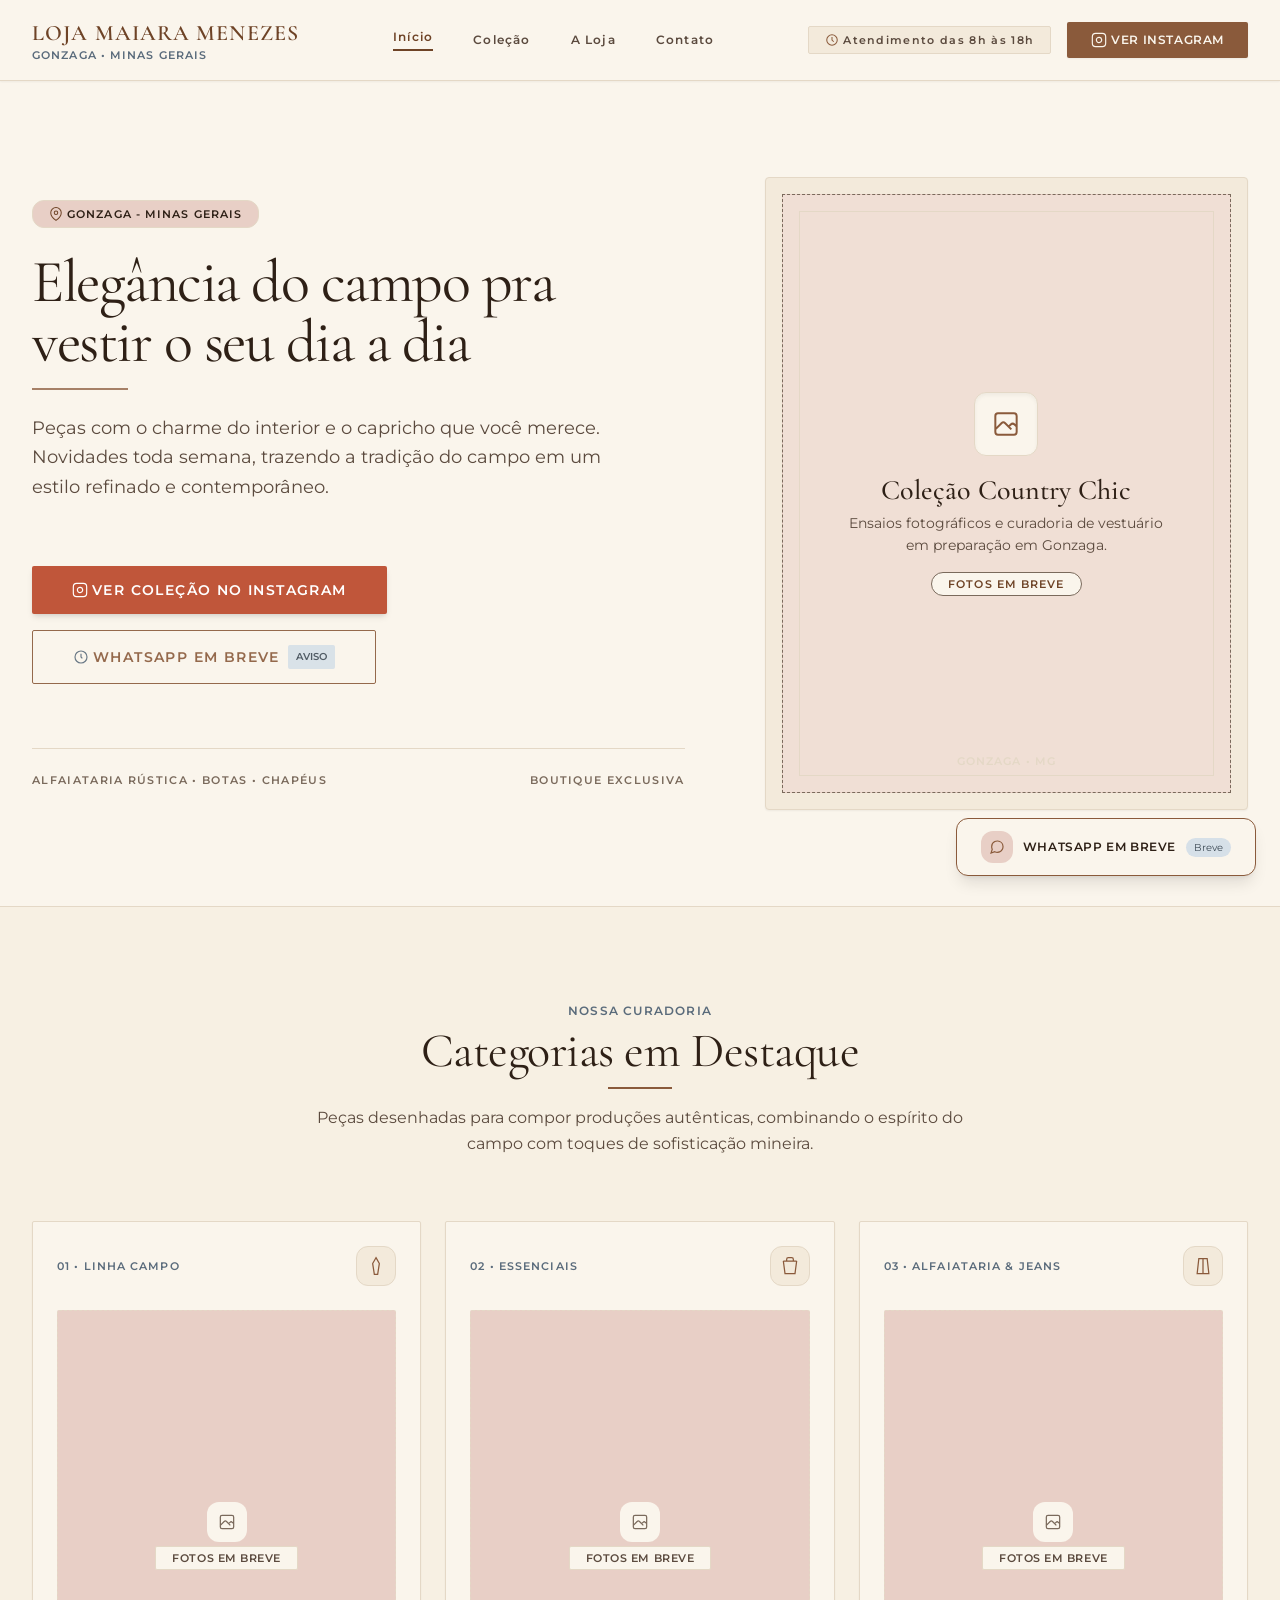
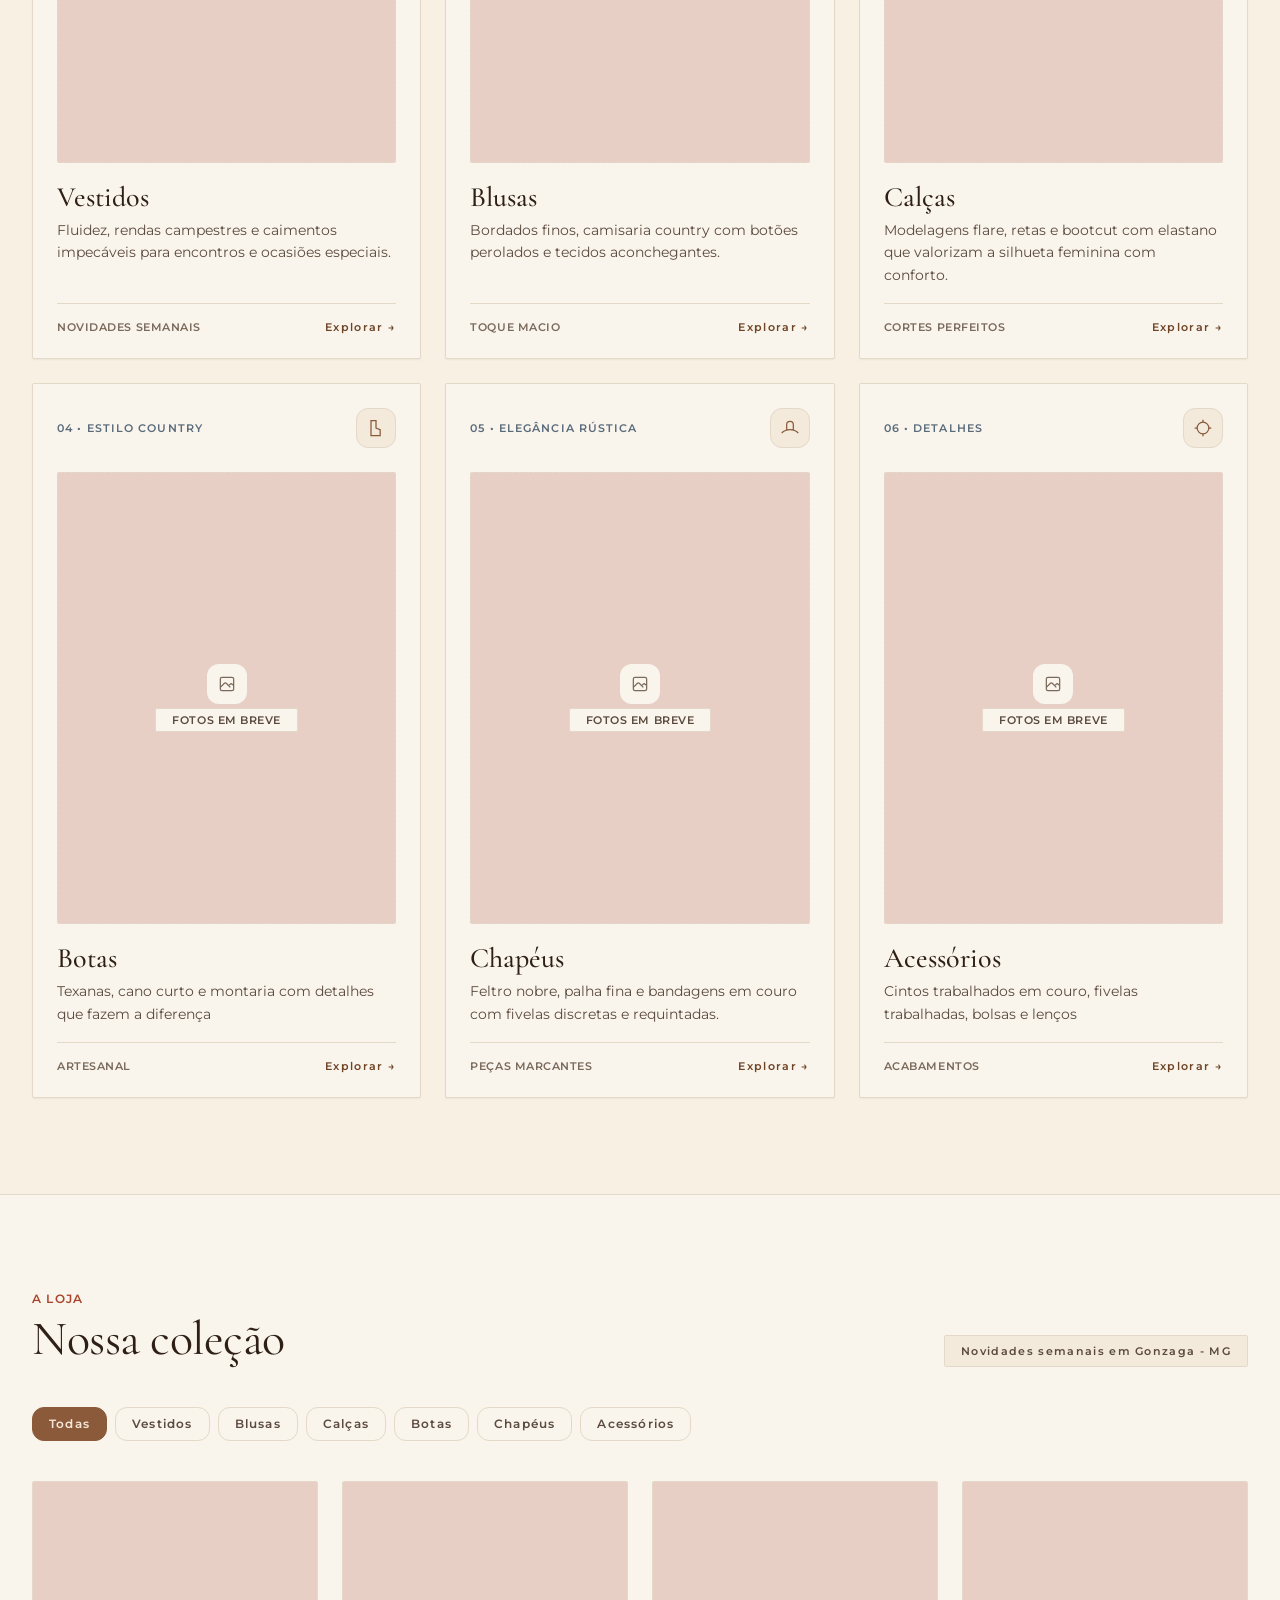
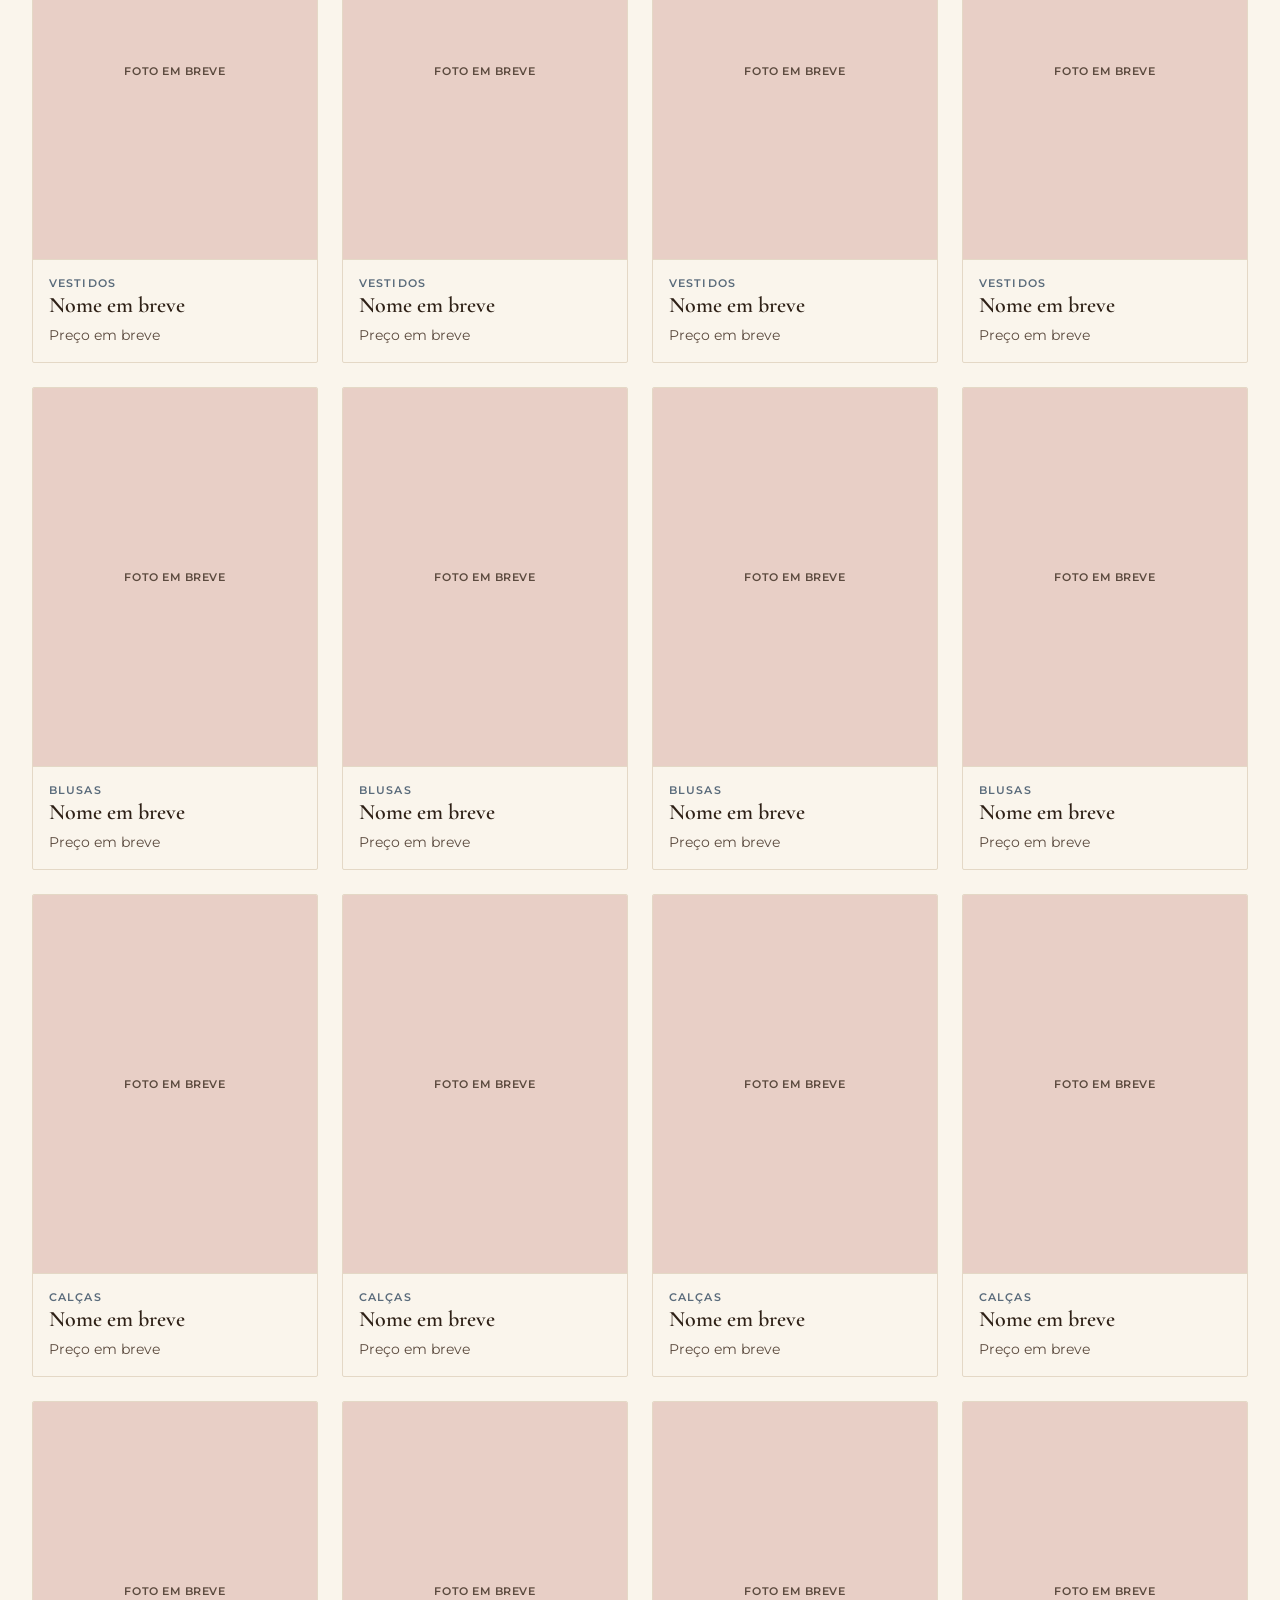
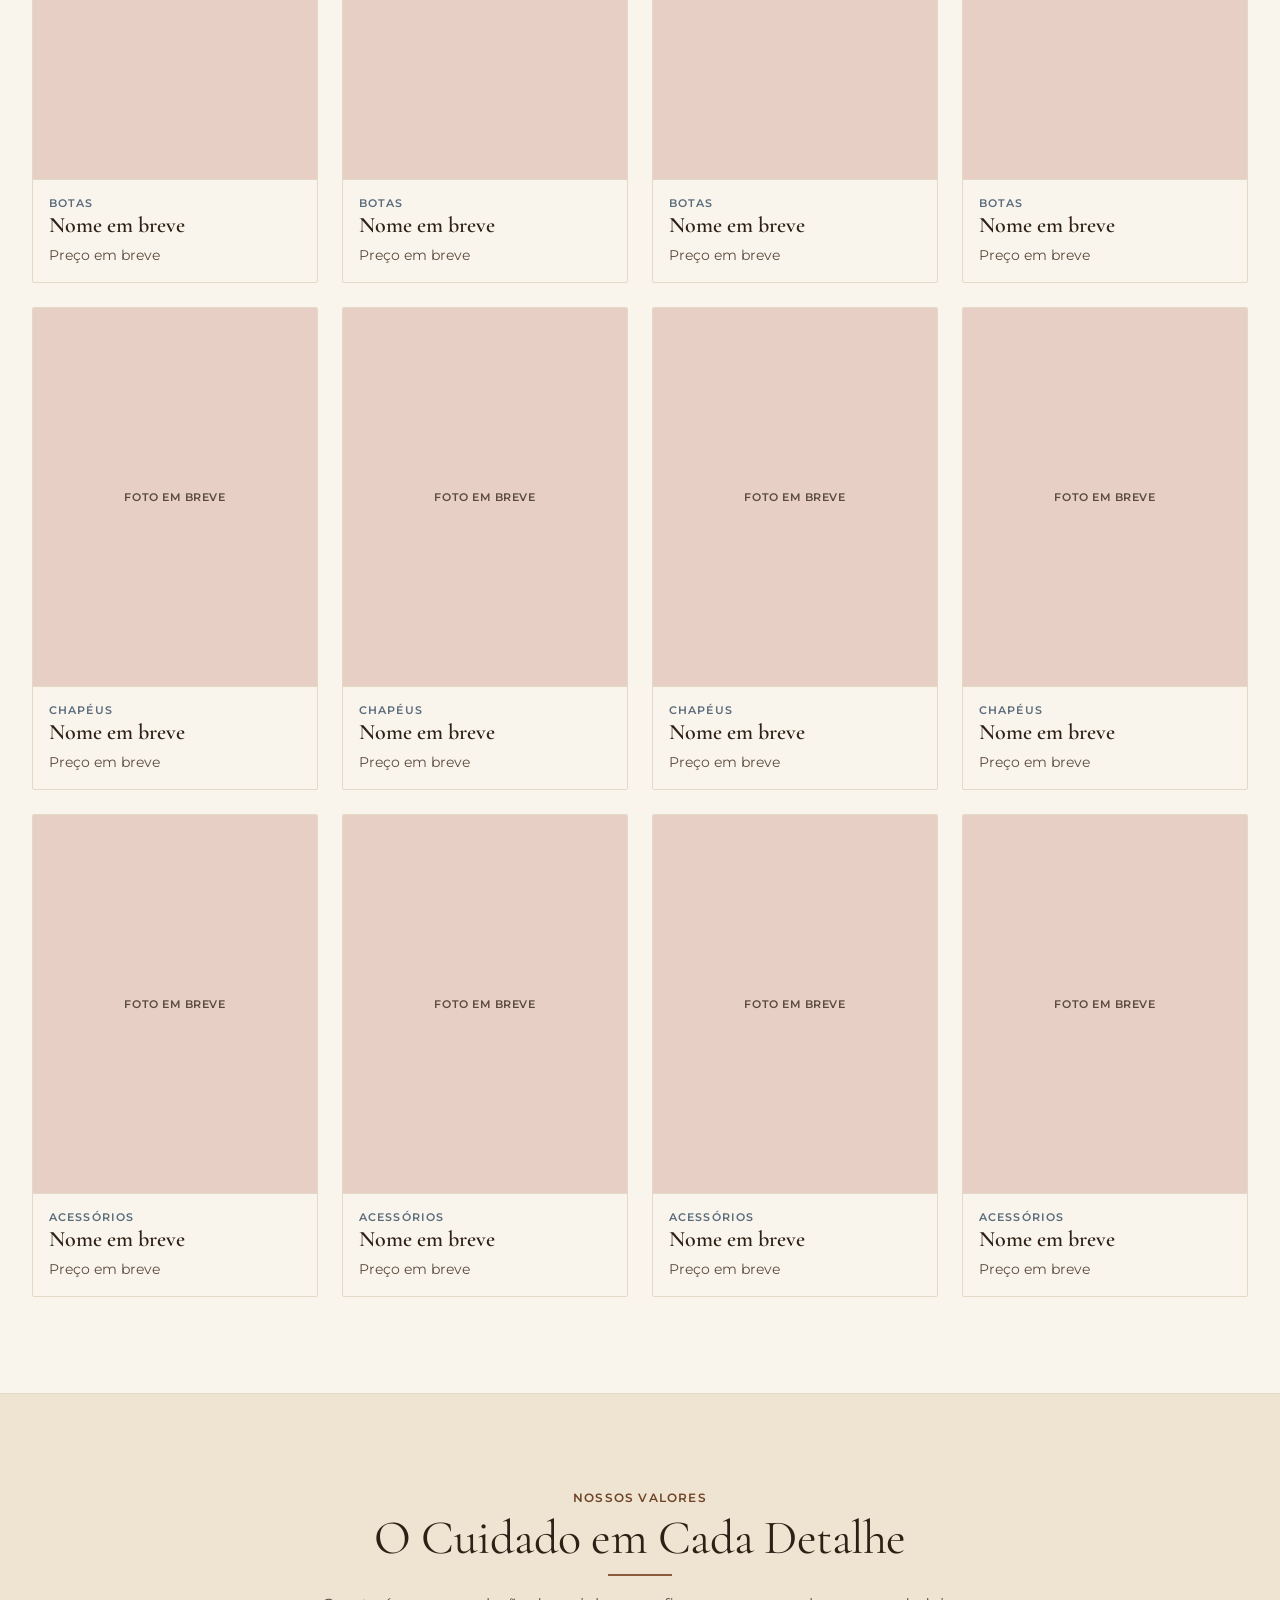
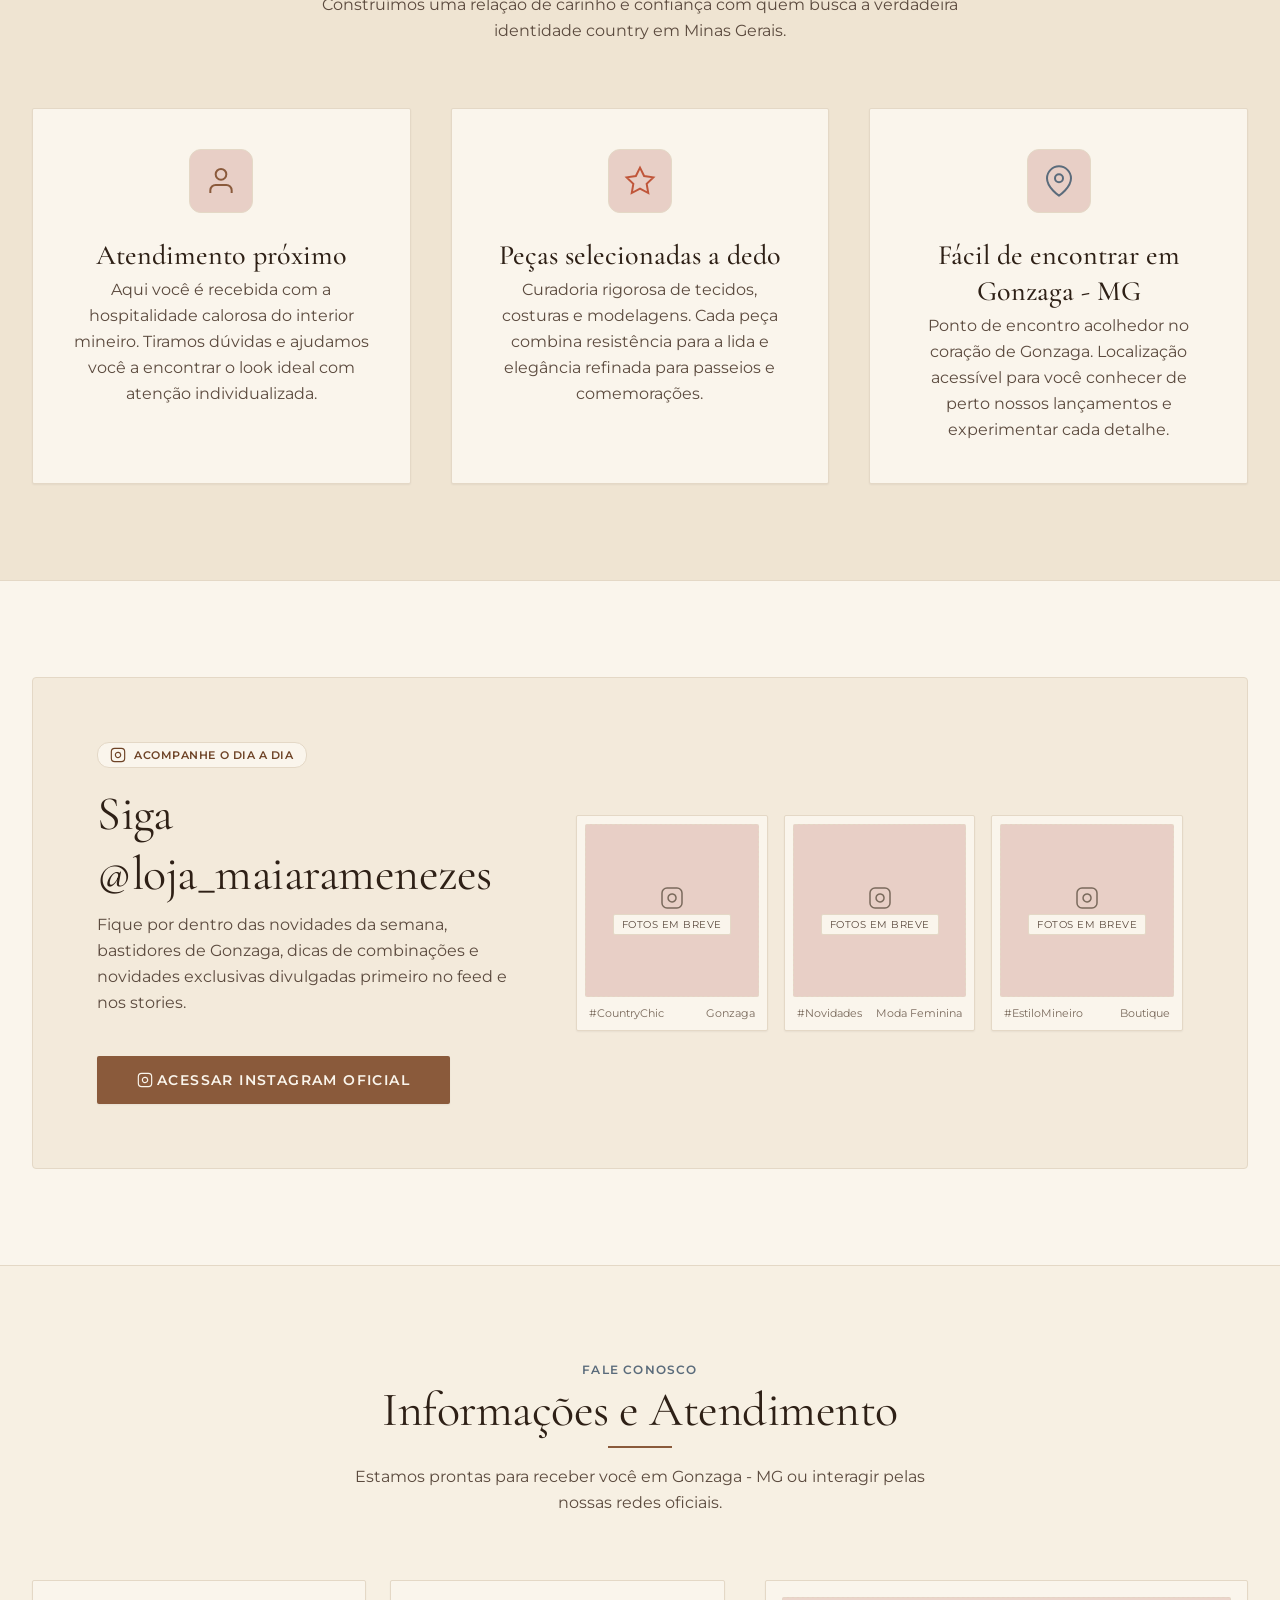
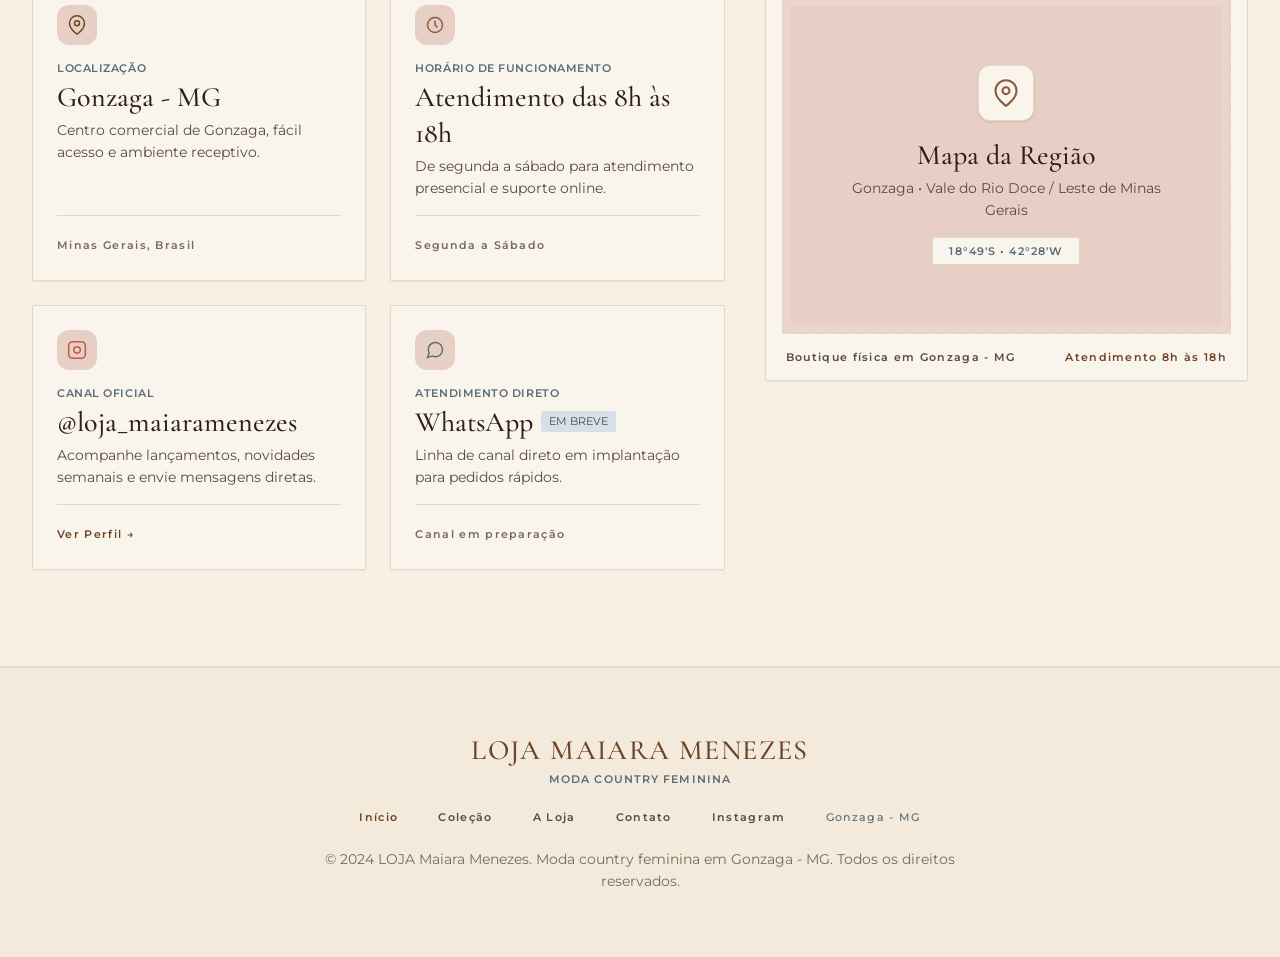
==== index.html @ e4a804a6 "feat: landing page + loja country da Loja Maiara Menezes" ====
<!DOCTYPE html>

<html class="scroll-smooth" lang="pt-BR"><head>
<meta charset="utf-8"/>
<meta content="width=device-width, initial-scale=1.0" name="viewport"/>
<title>LOJA Maiara Menezes | Moda Country Feminina em Gonzaga - MG</title>
  <meta name="description" content="Moda country feminina em Gonzaga, MG. Vestidos, blusas, calas, botas e acessorios com o charme do campo. Novidades toda semana no Instagram."/>
  <meta name="theme-color" content="#8A5A3B"/>
  <meta name="robots" content="noindex, nofollow"/>
  <meta property="og:type" content="website"/>
  <meta property="og:locale" content="pt_BR"/>
  <meta property="og:site_name" content="Loja Maiara Menezes"/>
  <meta property="og:title" content="Loja Maiara Menezes | Moda Country Feminina em Gonzaga - MG"/>
  <meta property="og:description" content="Roupas country femininas em Gonzaga, MG. Novidades toda semana no Instagram."/>
  <meta name="twitter:card" content="summary_large_image"/>
  <meta name="twitter:title" content="Loja Maiara Menezes | Moda Country Feminina"/>
  <meta name="twitter:description" content="Roupas country femininas em Gonzaga, MG."/>
  <link rel="icon" href="data:image/svg+xml,%3Csvg xmlns='http://www.w3.org/2000/svg' viewBox='0 0 64 64'%3E%3Crect width='64' height='64' rx='14' fill='%238A5A3B'/%3E%3Ctext x='32' y='43' font-family='Georgia,serif' font-size='34' fill='%23FAF5EC' text-anchor='middle'%3EM%3C/text%3E%3C/svg%3E"/>
  <script type="application/ld+json">{"@context":"https://schema.org","@type":"ClothingStore","name":"Loja Maiara Menezes","description":"Loja de roupas country feminina em Gonzaga, Minas Gerais.","address":{"@type":"PostalAddress","addressLocality":"Gonzaga","addressRegion":"MG","addressCountry":"BR"},"sameAs":["https://www.instagram.com/loja_maiaramenezes/"]}</script>
<!-- Google Fonts -->
<link href="https://fonts.googleapis.com" rel="preconnect"/>
<link crossorigin="" href="https://fonts.gstatic.com" rel="preconnect"/>
<link href="https://fonts.googleapis.com/css2?family=Cormorant+Garamond:ital,wght@0,400;0,500;0,600;0,700;1,400&amp;family=EB+Garamond:ital,wght@0,400;0,500;0,600;0,700;1,400&amp;family=Montserrat:wght@300;400;500;600;700&amp;display=swap" rel="stylesheet"/>
<link href="https://fonts.googleapis.com/css2?family=Material+Symbols+Outlined:wght,FILL@100..700,0..1&amp;display=swap" rel="stylesheet"/>
<link href="https://fonts.googleapis.com/css2?family=Material+Symbols+Outlined:wght,FILL@100..700,0..1&amp;display=swap" rel="stylesheet"/>
<!-- Tailwind CSS -->
<style>
    .material-symbols-outlined {
      font-variation-settings: 'FILL' 0, 'wght' 300, 'GRAD' 0, 'opsz' 24;
      display: inline-block;
      vertical-align: middle;
      line-height: 1;
    }
    .custom-editorial-border {
      border: 1px solid #E4D8C6;
    }
    .custom-delicate-divider {
      background: linear-gradient(90deg, transparent, #8a5a3b, transparent);
    }
  </style>
  <link rel="stylesheet" href="styles.css"/>
</head>
<body class="bg-surface text-on-surface antialiased selection:bg-surface-variant selection:text-primary">
<!-- TOP APP BAR -->
<header class="w-full sticky top-0 z-50 bg-surface border-b border-outline-variant shadow-sm backdrop-blur-md bg-opacity-95">
<div class="w-full px-gutter-desktop mx-auto max-w-[1440px] flex items-center justify-between h-20">
<!-- Brand Logo Anchor -->
<a class="flex flex-col group" href="#inicio">
<span class="text-headline-sm font-headline-sm tracking-wider uppercase text-primary transition-colors duration-200">
          LOJA Maiara Menezes
        </span>
<span class="text-label-sm font-label-sm text-secondary tracking-widest uppercase">
          Gonzaga • Minas Gerais
        </span>
</a>
<!-- Desktop Navigation Links -->
<nav class="hidden md:flex items-center gap-space-xl">
<a class="text-primary border-b-2 border-primary pb-1 font-label-md text-label-md transition-all duration-200" href="#inicio">
          Início
        </a>
<a class="text-on-surface-variant hover:text-primary font-label-md text-label-md transition-colors duration-200" href="#colecao">
          Coleção
        </a>
<a class="text-on-surface-variant hover:text-primary font-label-md text-label-md transition-colors duration-200" href="#a-loja">
          A Loja
        </a>
<a class="text-on-surface-variant hover:text-primary font-label-md text-label-md transition-colors duration-200" href="#contato">
          Contato
        </a>
</nav>
<!-- Trailing Badges and Actions -->
<div class="flex items-center gap-space-md">
<!-- Badge Atendimento -->
<div class="hidden lg:flex items-center gap-space-xs px-space-md py-1.5 bg-surface-container rounded border border-outline-variant text-on-surface-variant text-label-sm font-label-sm">
<svg class="w-3.5 h-3.5 text-primary-container" fill="none" stroke="currentColor" stroke-width="1.75" viewbox="0 0 24 24">
<circle cx="12" cy="12" r="9"></circle>
<polyline points="12 7 12 12 15 15"></polyline>
</svg>
<span>Atendimento das 8h às 18h</span>
</div>
<!-- Instagram CTA -->
<a class="inline-flex items-center gap-space-xs px-space-lg py-2.5 bg-primary-container text-surface hover:bg-primary transition-all duration-200 rounded text-label-md font-label-md tracking-wider uppercase shadow-sm active:scale-95" href="https://instagram.com" rel="noopener noreferrer" target="_blank">
<svg class="w-4 h-4 text-surface" fill="none" stroke="currentColor" stroke-width="1.75" viewbox="0 0 24 24">
<rect height="20" rx="5" ry="5" width="20" x="2" y="2"></rect>
<path d="M16 11.37A4 4 0 1 1 12.63 8 4 4 0 0 1 16 11.37z"></path>
<line x1="17.5" x2="17.51" y1="6.5" y2="6.5"></line>
</svg>
<span>Ver Instagram</span>
</a>
</div>
</div>
</header>
<!-- MAIN CANVAS -->
<main>
<!-- SECTION 2: HERO -->
<section class="relative overflow-hidden bg-surface py-space-3xl border-b border-outline-variant" id="inicio">
<div class="max-w-[1440px] mx-auto px-gutter-desktop">
<div class="grid grid-cols-12 gap-space-xl items-center">
<!-- Content Left (7 cols) -->
<div class="col-span-12 lg:col-span-7 flex flex-col items-start pr-0 lg:pr-space-xl">
<!-- Location Chip -->
<div class="inline-flex items-center gap-space-xs px-space-md py-1.5 bg-surface-variant text-on-surface rounded-full text-label-sm font-label-sm uppercase tracking-widest mb-space-lg border border-outline-variant">
<svg class="w-3.5 h-3.5 text-primary" fill="none" stroke="currentColor" stroke-width="1.75" viewbox="0 0 24 24">
<path d="M21 10c0 7-9 13-9 13s-9-6-9-13a9 9 0 0 1 18 0z"></path>
<circle cx="12" cy="10" r="3"></circle>
</svg>
<span>Gonzaga - Minas Gerais</span>
</div>
<!-- Imposing Editorial Headline -->
<h1 class="font-display-hero text-display-hero text-on-surface leading-none mb-space-md tracking-tight">
              Elegância do campo pra vestir o seu dia a dia
            </h1>
<div class="w-24 h-0.5 bg-primary-container mb-space-lg opacity-75"></div>
<!-- Support Text -->
<p class="font-body-lg text-body-lg text-on-surface-variant max-w-xl mb-space-2xl leading-relaxed">
              Peças com o charme do interior e o capricho que você merece. Novidades toda semana, trazendo a tradição do campo em um estilo refinado e contemporâneo.
            </p>
<!-- CTA Buttons Cluster -->
<div class="flex flex-wrap items-center gap-space-md">
<a class="px-space-xl py-3.5 bg-tertiary-container hover:bg-tertiary text-on-tertiary text-label-lg font-label-lg rounded transition-all duration-200 uppercase tracking-widest shadow-md inline-flex items-center gap-space-xs active:scale-95" href="https://instagram.com" rel="noopener noreferrer" target="_blank">
<svg class="w-4 h-4 text-on-tertiary" fill="none" stroke="currentColor" stroke-width="1.75" viewbox="0 0 24 24">
<rect height="20" rx="5" ry="5" width="20" x="2" y="2"></rect>
<path d="M16 11.37A4 4 0 1 1 12.63 8 4 4 0 0 1 16 11.37z"></path>
<line x1="17.5" x2="17.51" y1="6.5" y2="6.5"></line>
</svg>
<span>Ver coleção no Instagram</span>
</a>
<div class="relative group">
<button class="px-space-xl py-3.5 border border-primary-container text-primary-container bg-surface hover:bg-surface-container text-label-lg font-label-lg rounded transition-all duration-200 uppercase tracking-widest inline-flex items-center gap-space-xs cursor-not-allowed opacity-90">
<svg class="w-4 h-4 text-secondary" fill="none" stroke="currentColor" stroke-width="1.75" viewbox="0 0 24 24">
<circle cx="12" cy="12" r="9"></circle>
<polyline points="12 7 12 12 14 14"></polyline>
</svg>
<span>WhatsApp em breve</span>
<span class="ml-1 text-[10px] bg-secondary-container text-on-secondary-container px-2 py-0.5 rounded tracking-normal">Aviso</span>
</button>
</div>
</div>
<!-- Editorial Quote Footnote -->
<div class="mt-space-2xl pt-space-lg border-t border-outline-variant w-full flex items-center justify-between text-label-sm font-label-sm text-outline">
<span>ALFAIATARIA RÚSTICA • BOTAS • CHAPÉUS</span>
<span>BOUTIQUE EXCLUSIVA</span>
</div>
</div>
<!-- Editorial Visual Frame Right (5 cols) -->
<div class="col-span-12 lg:col-span-5">
<div class="relative p-space-md bg-surface-container border border-outline-variant rounded-lg shadow-sm">
<div class="aspect-[3/4] w-full bg-surface-variant flex flex-col items-center justify-center p-space-xl border border-dashed border-outline relative overflow-hidden group">
<!-- Artisan Texture Background -->
<div class="absolute inset-0 bg-surface opacity-40"></div>
<!-- Inner Graphic Frame -->
<div class="absolute inset-4 border border-outline-variant pointer-events-none"></div>
<div class="relative z-10 flex flex-col items-center text-center">
<div class="w-16 h-16 rounded-full bg-surface flex items-center justify-center text-primary-container mb-space-md border border-outline-variant shadow-inner">
<svg class="w-8 h-8" fill="none" stroke="currentColor" stroke-width="1.5" viewbox="0 0 24 24">
<path d="M4 16l4.586-4.586a2 2 0 012.828 0L16 16m-2-2l1.586-1.586a2 2 0 012.828 0L20 14m-6-6h.01M6 20h12a2 2 0 002-2V6a2 2 0 00-2-2H6a2 2 0 00-2 2v12a2 2 0 002 2z"></path>
</svg>
</div>
<h3 class="font-headline-md text-headline-md text-on-surface mb-space-xs">
                    Coleção Country Chic
                  </h3>
<p class="font-body-sm text-body-sm text-on-surface-variant mb-space-md max-w-xs">
                    Ensaios fotográficos e curadoria de vestuário em preparação em Gonzaga.
                  </p>
<!-- Mandatory Tag -->
<span class="inline-block px-space-md py-1 bg-surface text-primary border border-outline text-label-sm font-label-sm uppercase tracking-widest rounded-full">
                    Fotos em breve
                  </span>
</div>
<!-- Subtle Bottom Stamp -->
<div class="absolute bottom-6 text-label-sm font-label-sm text-outline-variant tracking-widest">
                  GONZAGA • MG
                </div>
</div>
</div>
</div>
</div>
</div>
</section>
<!-- SECTION 3: CATEGORIAS -->
<section class="py-space-3xl bg-surface-container-low border-b border-outline-variant" id="colecao">
<div class="max-w-[1440px] mx-auto px-gutter-desktop">
<!-- Section Header -->
<div class="flex flex-col items-center text-center mb-space-2xl">
<span class="text-label-md font-label-md text-secondary tracking-widest uppercase mb-space-xs">
            Nossa Curadoria
          </span>
<h2 class="font-headline-xl text-headline-xl text-on-surface mb-space-sm">
            Categorias em Destaque
          </h2>
<div class="w-16 h-0.5 bg-primary-container mb-space-md"></div>
<p class="font-body-md text-body-md text-on-surface-variant max-w-2xl">
            Peças desenhadas para compor produções autênticas, combinando o espírito do campo com toques de sofisticação mineira.
          </p>
</div>
<!-- 6 Categories Grid -->
<div class="grid grid-cols-1 md:grid-cols-2 lg:grid-cols-3 gap-space-lg">
<!-- Category 1: Vestidos -->
<div data-cat="vestidos" tabindex="0" role="button" class="cursor-pointer bg-surface border border-outline-variant rounded p-space-lg flex flex-col justify-between hover:border-primary-container transition-all duration-200 group shadow-sm hover:shadow-md">
<div>
<div class="flex items-center justify-between mb-space-lg">
<span class="text-label-sm font-label-sm text-secondary uppercase tracking-widest">01 • Linha Campo</span>
<div class="w-10 h-10 rounded-full bg-surface-container flex items-center justify-center text-primary-container border border-outline-variant group-hover:bg-primary-container group-hover:text-surface transition-colors">
<svg class="w-5 h-5" fill="none" stroke="currentColor" stroke-width="1.5" viewbox="0 0 24 24">
<path d="M12 2l4 7-2 13H10L8 9l4-7z"></path>
</svg>
</div>
</div>
<!-- Media Frame Placeholder -->
<div class="aspect-[3/4] w-full bg-surface-variant border border-dashed border-outline-variant rounded mb-space-md flex flex-col items-center justify-center p-space-md text-center relative overflow-hidden">
<div class="w-10 h-10 rounded-full bg-surface flex items-center justify-center text-outline mb-space-xs">
<svg class="w-5 h-5" fill="none" stroke="currentColor" stroke-width="1.5" viewbox="0 0 24 24">
<path d="M4 16l4.586-4.586a2 2 0 012.828 0L16 16m-2-2l1.586-1.586a2 2 0 012.828 0L20 14m-6-6h.01M6 20h12a2 2 0 002-2V6a2 2 0 00-2-2H6a2 2 0 00-2 2v12a2 2 0 002 2z"></path>
</svg>
</div>
<span class="text-label-sm font-label-sm text-on-surface-variant bg-surface px-space-md py-1 border border-outline-variant rounded uppercase tracking-wider">
                  Fotos em breve
                </span>
</div>
<h3 class="font-headline-md text-headline-md text-on-surface mb-space-xs">
                Vestidos
              </h3>
<p class="font-body-sm text-body-sm text-on-surface-variant leading-relaxed">
                Fluidez, rendas campestres e caimentos impecáveis para encontros e ocasiões especiais.
              </p>
</div>
<div class="pt-space-md mt-space-md border-t border-outline-variant flex items-center justify-between">
<span class="text-label-sm font-label-sm text-outline uppercase tracking-wider">Novidades Semanais</span>
<span class="text-primary text-label-sm font-label-sm font-semibold group-hover:translate-x-1 transition-transform inline-flex items-center gap-1">
                Explorar →
              </span>
</div>
</div>
<!-- Category 2: Blusas -->
<div data-cat="blusas" tabindex="0" role="button" class="cursor-pointer bg-surface border border-outline-variant rounded p-space-lg flex flex-col justify-between hover:border-primary-container transition-all duration-200 group shadow-sm hover:shadow-md">
<div>
<div class="flex items-center justify-between mb-space-lg">
<span class="text-label-sm font-label-sm text-secondary uppercase tracking-widest">02 • Essenciais</span>
<div class="w-10 h-10 rounded-full bg-surface-container flex items-center justify-center text-primary-container border border-outline-variant group-hover:bg-primary-container group-hover:text-surface transition-colors">
<svg class="w-5 h-5" fill="none" stroke="currentColor" stroke-width="1.5" viewbox="0 0 24 24">
<path d="M4 6h16M4 6l2 15h12l2-15M8 6V4a2 2 0 012-2h4a2 2 0 012 2v2"></path>
</svg>
</div>
</div>
<!-- Media Frame Placeholder -->
<div class="aspect-[3/4] w-full bg-surface-variant border border-dashed border-outline-variant rounded mb-space-md flex flex-col items-center justify-center p-space-md text-center relative overflow-hidden">
<div class="w-10 h-10 rounded-full bg-surface flex items-center justify-center text-outline mb-space-xs">
<svg class="w-5 h-5" fill="none" stroke="currentColor" stroke-width="1.5" viewbox="0 0 24 24">
<path d="M4 16l4.586-4.586a2 2 0 012.828 0L16 16m-2-2l1.586-1.586a2 2 0 012.828 0L20 14m-6-6h.01M6 20h12a2 2 0 002-2V6a2 2 0 00-2-2H6a2 2 0 00-2 2v12a2 2 0 002 2z"></path>
</svg>
</div>
<span class="text-label-sm font-label-sm text-on-surface-variant bg-surface px-space-md py-1 border border-outline-variant rounded uppercase tracking-wider">
                  Fotos em breve
                </span>
</div>
<h3 class="font-headline-md text-headline-md text-on-surface mb-space-xs">
                Blusas
              </h3>
<p class="font-body-sm text-body-sm text-on-surface-variant leading-relaxed">
                Bordados finos, camisaria country com botões perolados e tecidos aconchegantes.
              </p>
</div>
<div class="pt-space-md mt-space-md border-t border-outline-variant flex items-center justify-between">
<span class="text-label-sm font-label-sm text-outline uppercase tracking-wider">Toque Macio</span>
<span class="text-primary text-label-sm font-label-sm font-semibold group-hover:translate-x-1 transition-transform inline-flex items-center gap-1">
                Explorar →
              </span>
</div>
</div>
<!-- Category 3: Calças -->
<div data-cat="calcas" tabindex="0" role="button" class="cursor-pointer bg-surface border border-outline-variant rounded p-space-lg flex flex-col justify-between hover:border-primary-container transition-all duration-200 group shadow-sm hover:shadow-md">
<div>
<div class="flex items-center justify-between mb-space-lg">
<span class="text-label-sm font-label-sm text-secondary uppercase tracking-widest">03 • Alfaiataria &amp; Jeans</span>
<div class="w-10 h-10 rounded-full bg-surface-container flex items-center justify-center text-primary-container border border-outline-variant group-hover:bg-primary-container group-hover:text-surface transition-colors">
<svg class="w-5 h-5" fill="none" stroke="currentColor" stroke-width="1.5" viewbox="0 0 24 24">
<path d="M7 3h10l2 18H5L7 3zm5 0v18"></path>
</svg>
</div>
</div>
<!-- Media Frame Placeholder -->
<div class="aspect-[3/4] w-full bg-surface-variant border border-dashed border-outline-variant rounded mb-space-md flex flex-col items-center justify-center p-space-md text-center relative overflow-hidden">
<div class="w-10 h-10 rounded-full bg-surface flex items-center justify-center text-outline mb-space-xs">
<svg class="w-5 h-5" fill="none" stroke="currentColor" stroke-width="1.5" viewbox="0 0 24 24">
<path d="M4 16l4.586-4.586a2 2 0 012.828 0L16 16m-2-2l1.586-1.586a2 2 0 012.828 0L20 14m-6-6h.01M6 20h12a2 2 0 002-2V6a2 2 0 00-2-2H6a2 2 0 00-2 2v12a2 2 0 002 2z"></path>
</svg>
</div>
<span class="text-label-sm font-label-sm text-on-surface-variant bg-surface px-space-md py-1 border border-outline-variant rounded uppercase tracking-wider">
                  Fotos em breve
                </span>
</div>
<h3 class="font-headline-md text-headline-md text-on-surface mb-space-xs">
                Calças
              </h3>
<p class="font-body-sm text-body-sm text-on-surface-variant leading-relaxed">
                Modelagens flare, retas e bootcut com elastano que valorizam a silhueta feminina com conforto.
              </p>
</div>
<div class="pt-space-md mt-space-md border-t border-outline-variant flex items-center justify-between">
<span class="text-label-sm font-label-sm text-outline uppercase tracking-wider">Cortes Perfeitos</span>
<span class="text-primary text-label-sm font-label-sm font-semibold group-hover:translate-x-1 transition-transform inline-flex items-center gap-1">
                Explorar →
              </span>
</div>
</div>
<!-- Category 4: Botas -->
<div data-cat="botas" tabindex="0" role="button" class="cursor-pointer bg-surface border border-outline-variant rounded p-space-lg flex flex-col justify-between hover:border-primary-container transition-all duration-200 group shadow-sm hover:shadow-md">
<div>
<div class="flex items-center justify-between mb-space-lg">
<span class="text-label-sm font-label-sm text-secondary uppercase tracking-widest">04 • Estilo Country</span>
<div class="w-10 h-10 rounded-full bg-surface-container flex items-center justify-center text-primary-container border border-outline-variant group-hover:bg-primary-container group-hover:text-surface transition-colors">
<svg class="w-5 h-5" fill="none" stroke="currentColor" stroke-width="1.5" viewbox="0 0 24 24">
<path d="M6 3h6v9l5 2v7H6V3z"></path>
</svg>
</div>
</div>
<!-- Media Frame Placeholder -->
<div class="aspect-[3/4] w-full bg-surface-variant border border-dashed border-outline-variant rounded mb-space-md flex flex-col items-center justify-center p-space-md text-center relative overflow-hidden">
<div class="w-10 h-10 rounded-full bg-surface flex items-center justify-center text-outline mb-space-xs">
<svg class="w-5 h-5" fill="none" stroke="currentColor" stroke-width="1.5" viewbox="0 0 24 24">
<path d="M4 16l4.586-4.586a2 2 0 012.828 0L16 16m-2-2l1.586-1.586a2 2 0 012.828 0L20 14m-6-6h.01M6 20h12a2 2 0 002-2V6a2 2 0 00-2-2H6a2 2 0 00-2 2v12a2 2 0 002 2z"></path>
</svg>
</div>
<span class="text-label-sm font-label-sm text-on-surface-variant bg-surface px-space-md py-1 border border-outline-variant rounded uppercase tracking-wider">
                  Fotos em breve
                </span>
</div>
<h3 class="font-headline-md text-headline-md text-on-surface mb-space-xs">
                Botas
              </h3>
<p class="font-body-sm text-body-sm text-on-surface-variant leading-relaxed">
                Texanas, cano curto e montaria com detalhes que fazem a diferença</p>
</div>
<div class="pt-space-md mt-space-md border-t border-outline-variant flex items-center justify-between">
<span class="text-label-sm font-label-sm text-outline uppercase tracking-wider">Artesanal</span>
<span class="text-primary text-label-sm font-label-sm font-semibold group-hover:translate-x-1 transition-transform inline-flex items-center gap-1">
                Explorar →
              </span>
</div>
</div>
<!-- Category 5: Chapéus -->
<div data-cat="chapeus" tabindex="0" role="button" class="cursor-pointer bg-surface border border-outline-variant rounded p-space-lg flex flex-col justify-between hover:border-primary-container transition-all duration-200 group shadow-sm hover:shadow-md">
<div>
<div class="flex items-center justify-between mb-space-lg">
<span class="text-label-sm font-label-sm text-secondary uppercase tracking-widest">05 • Elegância Rústica</span>
<div class="w-10 h-10 rounded-full bg-surface-container flex items-center justify-center text-primary-container border border-outline-variant group-hover:bg-primary-container group-hover:text-surface transition-colors">
<svg class="w-5 h-5" fill="none" stroke="currentColor" stroke-width="1.5" viewbox="0 0 24 24">
<path d="M2 18c3-3 8-4 10-4s7 1 10 4M8 14V8c0-2.2 1.8-4 4-4s4 1.8 4 4v6"></path>
</svg>
</div>
</div>
<!-- Media Frame Placeholder -->
<div class="aspect-[3/4] w-full bg-surface-variant border border-dashed border-outline-variant rounded mb-space-md flex flex-col items-center justify-center p-space-md text-center relative overflow-hidden">
<div class="w-10 h-10 rounded-full bg-surface flex items-center justify-center text-outline mb-space-xs">
<svg class="w-5 h-5" fill="none" stroke="currentColor" stroke-width="1.5" viewbox="0 0 24 24">
<path d="M4 16l4.586-4.586a2 2 0 012.828 0L16 16m-2-2l1.586-1.586a2 2 0 012.828 0L20 14m-6-6h.01M6 20h12a2 2 0 002-2V6a2 2 0 00-2-2H6a2 2 0 00-2 2v12a2 2 0 002 2z"></path>
</svg>
</div>
<span class="text-label-sm font-label-sm text-on-surface-variant bg-surface px-space-md py-1 border border-outline-variant rounded uppercase tracking-wider">
                  Fotos em breve
                </span>
</div>
<h3 class="font-headline-md text-headline-md text-on-surface mb-space-xs">
                Chapéus
              </h3>
<p class="font-body-sm text-body-sm text-on-surface-variant leading-relaxed">
                Feltro nobre, palha fina e bandagens em couro com fivelas discretas e requintadas.
              </p>
</div>
<div class="pt-space-md mt-space-md border-t border-outline-variant flex items-center justify-between">
<span class="text-label-sm font-label-sm text-outline uppercase tracking-wider">Peças Marcantes</span>
<span class="text-primary text-label-sm font-label-sm font-semibold group-hover:translate-x-1 transition-transform inline-flex items-center gap-1">
                Explorar →
              </span>
</div>
</div>
<!-- Category 6: Acessórios -->
<div data-cat="acessorios" tabindex="0" role="button" class="cursor-pointer bg-surface border border-outline-variant rounded p-space-lg flex flex-col justify-between hover:border-primary-container transition-all duration-200 group shadow-sm hover:shadow-md">
<div>
<div class="flex items-center justify-between mb-space-lg">
<span class="text-label-sm font-label-sm text-secondary uppercase tracking-widest">06 • Detalhes</span>
<div class="w-10 h-10 rounded-full bg-surface-container flex items-center justify-center text-primary-container border border-outline-variant group-hover:bg-primary-container group-hover:text-surface transition-colors">
<svg class="w-5 h-5" fill="none" stroke="currentColor" stroke-width="1.5" viewbox="0 0 24 24">
<circle cx="12" cy="12" r="7"></circle>
<path d="M12 2v3m0 14v3M2 12h3m14 0h3"></path>
</svg>
</div>
</div>
<!-- Media Frame Placeholder -->
<div class="aspect-[3/4] w-full bg-surface-variant border border-dashed border-outline-variant rounded mb-space-md flex flex-col items-center justify-center p-space-md text-center relative overflow-hidden">
<div class="w-10 h-10 rounded-full bg-surface flex items-center justify-center text-outline mb-space-xs">
<svg class="w-5 h-5" fill="none" stroke="currentColor" stroke-width="1.5" viewbox="0 0 24 24">
<path d="M4 16l4.586-4.586a2 2 0 012.828 0L16 16m-2-2l1.586-1.586a2 2 0 012.828 0L20 14m-6-6h.01M6 20h12a2 2 0 002-2V6a2 2 0 00-2-2H6a2 2 0 00-2 2v12a2 2 0 002 2z"></path>
</svg>
</div>
<span class="text-label-sm font-label-sm text-on-surface-variant bg-surface px-space-md py-1 border border-outline-variant rounded uppercase tracking-wider">
                  Fotos em breve
                </span>
</div>
<h3 class="font-headline-md text-headline-md text-on-surface mb-space-xs">
                Acessórios
              </h3>
<p class="font-body-sm text-body-sm text-on-surface-variant leading-relaxed">
                Cintos trabalhados em couro, fivelas trabalhadas, bolsas e lenços</p>
</div>
<div class="pt-space-md mt-space-md border-t border-outline-variant flex items-center justify-between">
<span class="text-label-sm font-label-sm text-outline uppercase tracking-wider">Acabamentos</span>
<span class="text-primary text-label-sm font-label-sm font-semibold group-hover:translate-x-1 transition-transform inline-flex items-center gap-1">
                Explorar →
              </span>
</div>
</div>
</div>
</div>
</section>
<!-- SECTION 4: LOJA / CATALOGO -->
<section class="py-space-3xl bg-surface border-b border-outline-variant" id="loja">
<div class="max-w-[1440px] mx-auto px-gutter-desktop">
<div class="flex flex-col md:flex-row md:items-end justify-between mb-space-xl gap-space-md">
<div>
<span class="text-label-md font-label-md text-tertiary tracking-widest uppercase mb-space-xs block">
              A loja
            </span>
<h2 class="font-headline-xl text-headline-xl text-on-surface">
              Nossa coleção
            </h2>
</div>
<span class="text-label-sm font-label-sm text-on-surface-variant bg-surface-container px-space-md py-2 rounded border border-outline-variant">
            Novidades semanais em Gonzaga - MG
          </span>
</div>

<!-- Filtros de categoria -->
<div id="filtros" class="flex flex-wrap gap-space-sm mb-space-xl" role="group" aria-label="Filtrar por categoria"></div>

<!-- Grade de produtos -->
<div id="gradeProdutos" class="grid grid-cols-1 sm:grid-cols-2 lg:grid-cols-4 gap-space-lg"></div>
<p id="lojaVazio" class="hidden text-center font-body-md text-body-md text-on-surface-variant py-space-2xl">
            Novidades chegando. Em breve as peças desta categoria por aqui.
          </p>
</div>
</section>

<!-- MODAL DE PRODUTO -->
<div id="modalProduto" class="fixed inset-0 z-[60] hidden items-center justify-center p-space-md" role="dialog" aria-modal="true" aria-labelledby="modalTitulo">
<div id="modalFundo" class="absolute inset-0 bg-black/50"></div>
<div class="relative bg-surface border border-outline-variant rounded max-w-md w-full max-h-[90vh] overflow-auto p-space-lg shadow-lg">
<button id="modalFechar" type="button" class="absolute top-space-sm right-space-sm w-9 h-9 rounded-full bg-surface-container flex items-center justify-center text-on-surface-variant hover:bg-primary-container hover:text-surface transition-colors cursor-pointer" aria-label="Fechar">
<svg class="w-5 h-5" fill="none" stroke="currentColor" stroke-width="1.5" viewbox="0 0 24 24"><path d="M6 6l12 12M18 6L6 18"></path></svg>
</button>
<div id="modalMidia" class="aspect-[3/4] w-full bg-surface-variant border border-dashed border-outline-variant rounded mb-space-md flex items-center justify-center p-space-md text-center overflow-hidden">
<span class="text-label-sm font-label-sm text-on-surface-variant uppercase tracking-wider">Foto em breve</span>
</div>
<span id="modalCategoria" class="text-label-sm font-label-sm text-secondary uppercase tracking-widest block"></span>
<h3 id="modalTitulo" class="font-headline-md text-headline-md text-on-surface mb-space-xs"></h3>
<p id="modalDesc" class="font-body-md text-body-md text-on-surface-variant mb-space-md"></p>
<p id="modalPreco" class="font-headline-sm text-headline-sm text-primary mb-space-lg"></p>
<a id="modalCta" href="https://www.instagram.com/loja_maiaramenezes/" target="_blank" rel="noopener" class="inline-flex items-center gap-2 bg-primary-container text-on-primary-container font-label-lg text-label-lg px-space-lg py-space-sm rounded-full hover:opacity-90 transition-opacity">
            Ver no Instagram
          </a>
</div>
</div>
<!-- SECTION 5: CONFIANÇA (3 PILARES) -->
<section class="py-space-3xl bg-surface-container-high border-b border-outline-variant" id="a-loja">
<div class="max-w-[1440px] mx-auto px-gutter-desktop">
<div class="text-center max-w-2xl mx-auto mb-space-2xl">
<span class="text-label-md font-label-md text-primary tracking-widest uppercase block mb-space-xs">
            Nossos Valores
          </span>
<h2 class="font-headline-xl text-headline-xl text-on-surface mb-space-sm">
            O Cuidado em Cada Detalhe
          </h2>
<div class="w-16 h-0.5 bg-primary-container mx-auto mb-space-md"></div>
<p class="font-body-md text-body-md text-on-surface-variant">
            Construímos uma relação de carinho e confiança com quem busca a verdadeira identidade country em Minas Gerais.
          </p>
</div>
<!-- 3 Pillars Grid -->
<div class="grid grid-cols-1 md:grid-cols-3 gap-space-xl">
<!-- Pillar 1: Atendimento Próximo -->
<div class="bg-surface p-space-xl rounded border border-outline-variant shadow-sm flex flex-col items-center text-center">
<div class="w-16 h-16 rounded-full bg-surface-variant flex items-center justify-center text-primary-container mb-space-lg border border-outline-variant">
<svg class="w-8 h-8" fill="none" stroke="currentColor" stroke-width="1.5" viewbox="0 0 24 24">
<path d="M20 21v-2a4 4 0 0 0-4-4H8a4 4 0 0 0-4 4v2"></path>
<circle cx="12" cy="7" r="4"></circle>
</svg>
</div>
<h3 class="font-headline-md text-headline-md text-on-surface mb-space-xs">
              Atendimento próximo
            </h3>
<p class="font-body-md text-body-md text-on-surface-variant leading-relaxed">
              Aqui você é recebida com a hospitalidade calorosa do interior mineiro. Tiramos dúvidas e ajudamos você a encontrar o look ideal com atenção individualizada.
            </p>
</div>
<!-- Pillar 2: Peças Selecionadas a Dedo -->
<div class="bg-surface p-space-xl rounded border border-outline-variant shadow-sm flex flex-col items-center text-center">
<div class="w-16 h-16 rounded-full bg-surface-variant flex items-center justify-center text-tertiary-container mb-space-lg border border-outline-variant">
<svg class="w-8 h-8" fill="none" stroke="currentColor" stroke-width="1.5" viewbox="0 0 24 24">
<path d="M12 2l3.09 6.26L22 9.27l-5 4.87 1.18 6.88L12 17.77l-6.18 3.25L7 14.14 2 9.27l6.91-1.01L12 2z"></path>
</svg>
</div>
<h3 class="font-headline-md text-headline-md text-on-surface mb-space-xs">
              Peças selecionadas a dedo
            </h3>
<p class="font-body-md text-body-md text-on-surface-variant leading-relaxed">
              Curadoria rigorosa de tecidos, costuras e modelagens. Cada peça combina resistência para a lida e elegância refinada para passeios e comemorações.
            </p>
</div>
<!-- Pillar 3: Fácil de encontrar em Gonzaga - MG -->
<div class="bg-surface p-space-xl rounded border border-outline-variant shadow-sm flex flex-col items-center text-center">
<div class="w-16 h-16 rounded-full bg-surface-variant flex items-center justify-center text-secondary mb-space-lg border border-outline-variant">
<svg class="w-8 h-8" fill="none" stroke="currentColor" stroke-width="1.5" viewbox="0 0 24 24">
<path d="M21 10c0 7-9 13-9 13s-9-6-9-13a9 9 0 0 1 18 0z"></path>
<circle cx="12" cy="10" r="3"></circle>
</svg>
</div>
<h3 class="font-headline-md text-headline-md text-on-surface mb-space-xs">
              Fácil de encontrar em Gonzaga - MG
            </h3>
<p class="font-body-md text-body-md text-on-surface-variant leading-relaxed">
              Ponto de encontro acolhedor no coração de Gonzaga. Localização acessível para você conhecer de perto nossos lançamentos e experimentar cada detalhe.
            </p>
</div>
</div>
</div>
</section>
<!-- SECTION 6: INSTAGRAM -->
<section class="py-space-3xl bg-surface border-b border-outline-variant">
<div class="max-w-[1440px] mx-auto px-gutter-desktop">
<div class="bg-surface-container rounded-lg border border-outline-variant p-space-2xl">
<div class="grid grid-cols-1 lg:grid-cols-12 gap-space-2xl items-center">
<!-- Left Info (5 cols) -->
<div class="lg:col-span-5 flex flex-col items-start">
<div class="inline-flex items-center gap-2 px-3 py-1 bg-surface border border-outline-variant rounded-full text-label-sm font-label-sm text-primary mb-space-md uppercase tracking-wider">
<svg class="w-4 h-4" fill="none" stroke="currentColor" stroke-width="1.75" viewbox="0 0 24 24">
<rect height="20" rx="5" ry="5" width="20" x="2" y="2"></rect>
<path d="M16 11.37A4 4 0 1 1 12.63 8 4 4 0 0 1 16 11.37z"></path>
<line x1="17.5" x2="17.51" y1="6.5" y2="6.5"></line>
</svg>
<span>Acompanhe o dia a dia</span>
</div>
<h2 class="font-headline-xl text-headline-xl text-on-surface mb-space-sm leading-tight">
                Siga @loja_maiaramenezes
              </h2>
<p class="font-body-md text-body-md text-on-surface-variant mb-space-xl leading-relaxed">
                Fique por dentro das novidades da semana, bastidores de Gonzaga, dicas de combinações e novidades exclusivas divulgadas primeiro no feed e nos stories.
              </p>
<a class="px-space-xl py-3.5 bg-primary-container hover:bg-primary text-surface text-label-lg font-label-lg rounded uppercase tracking-widest transition-all duration-200 inline-flex items-center gap-space-xs shadow-sm" href="https://instagram.com" rel="noopener noreferrer" target="_blank">
<svg class="w-4 h-4" fill="none" stroke="currentColor" stroke-width="1.75" viewbox="0 0 24 24">
<rect height="20" rx="5" ry="5" width="20" x="2" y="2"></rect>
<path d="M16 11.37A4 4 0 1 1 12.63 8 4 4 0 0 1 16 11.37z"></path>
<line x1="17.5" x2="17.51" y1="6.5" y2="6.5"></line>
</svg>
<span>Acessar Instagram Oficial</span>
</a>
</div>
<!-- Right Visual Feed (7 cols) -->
<div class="lg:col-span-7">
<div class="grid grid-cols-3 gap-space-md">
<!-- Instagram Card Frame 1 -->
<div class="bg-surface p-2 border border-outline-variant rounded shadow-sm">
<div class="aspect-square bg-surface-variant rounded flex flex-col items-center justify-center p-2 text-center border border-dashed border-outline-variant">
<svg class="w-6 h-6 text-outline mb-1" fill="none" stroke="currentColor" stroke-width="1.5" viewbox="0 0 24 24">
<rect height="20" rx="5" ry="5" width="20" x="2" y="2"></rect>
<path d="M16 11.37A4 4 0 1 1 12.63 8 4 4 0 0 1 16 11.37z"></path>
</svg>
<span class="text-[10px] text-on-surface-variant font-label-sm uppercase tracking-wider bg-surface px-2 py-0.5 rounded border border-outline-variant">
                      Fotos em breve
                    </span>
</div>
<div class="mt-2 flex items-center justify-between text-outline text-[11px] px-1 font-label-sm">
<span>#CountryChic</span>
<span>Gonzaga</span>
</div>
</div>
<!-- Instagram Card Frame 2 -->
<div class="bg-surface p-2 border border-outline-variant rounded shadow-sm">
<div class="aspect-square bg-surface-variant rounded flex flex-col items-center justify-center p-2 text-center border border-dashed border-outline-variant">
<svg class="w-6 h-6 text-outline mb-1" fill="none" stroke="currentColor" stroke-width="1.5" viewbox="0 0 24 24">
<rect height="20" rx="5" ry="5" width="20" x="2" y="2"></rect>
<path d="M16 11.37A4 4 0 1 1 12.63 8 4 4 0 0 1 16 11.37z"></path>
</svg>
<span class="text-[10px] text-on-surface-variant font-label-sm uppercase tracking-wider bg-surface px-2 py-0.5 rounded border border-outline-variant">
                      Fotos em breve
                    </span>
</div>
<div class="mt-2 flex items-center justify-between text-outline text-[11px] px-1 font-label-sm">
<span>#Novidades</span>
<span>Moda Feminina</span>
</div>
</div>
<!-- Instagram Card Frame 3 -->
<div class="bg-surface p-2 border border-outline-variant rounded shadow-sm">
<div class="aspect-square bg-surface-variant rounded flex flex-col items-center justify-center p-2 text-center border border-dashed border-outline-variant">
<svg class="w-6 h-6 text-outline mb-1" fill="none" stroke="currentColor" stroke-width="1.5" viewbox="0 0 24 24">
<rect height="20" rx="5" ry="5" width="20" x="2" y="2"></rect>
<path d="M16 11.37A4 4 0 1 1 12.63 8 4 4 0 0 1 16 11.37z"></path>
</svg>
<span class="text-[10px] text-on-surface-variant font-label-sm uppercase tracking-wider bg-surface px-2 py-0.5 rounded border border-outline-variant">
                      Fotos em breve
                    </span>
</div>
<div class="mt-2 flex items-center justify-between text-outline text-[11px] px-1 font-label-sm">
<span>#EstiloMineiro</span>
<span>Boutique</span>
</div>
</div>
</div>
</div>
</div>
</div>
</div>
</section>
<!-- SECTION 7: CONTATO -->
<section class="py-space-3xl bg-surface-container-low border-b border-outline-variant" id="contato">
<div class="max-w-[1440px] mx-auto px-gutter-desktop">
<div class="text-center max-w-xl mx-auto mb-space-2xl">
<span class="text-label-md font-label-md text-secondary tracking-widest uppercase block mb-space-xs">
            Fale Conosco
          </span>
<h2 class="font-headline-xl text-headline-xl text-on-surface mb-space-sm">
            Informações e Atendimento
          </h2>
<div class="w-16 h-0.5 bg-primary-container mx-auto mb-space-md"></div>
<p class="font-body-md text-body-md text-on-surface-variant">
            Estamos prontas para receber você em Gonzaga - MG ou interagir pelas nossas redes oficiais.
          </p>
</div>
<div class="grid grid-cols-1 lg:grid-cols-12 gap-space-xl items-start">
<!-- 4 Contact Cards (7 cols) -->
<div class="lg:col-span-7 grid grid-cols-1 sm:grid-cols-2 gap-space-lg">
<!-- Item 1: Localização -->
<div class="bg-surface p-space-lg rounded border border-outline-variant shadow-sm flex flex-col justify-between">
<div>
<div class="w-10 h-10 rounded-full bg-surface-variant flex items-center justify-center text-primary mb-space-md">
<svg class="w-5 h-5" fill="none" stroke="currentColor" stroke-width="1.75" viewbox="0 0 24 24">
<path d="M21 10c0 7-9 13-9 13s-9-6-9-13a9 9 0 0 1 18 0z"></path>
<circle cx="12" cy="10" r="3"></circle>
</svg>
</div>
<span class="text-label-sm font-label-sm text-secondary uppercase tracking-wider block mb-1">Localização</span>
<h4 class="font-headline-md text-headline-md text-on-surface mb-space-xs">Gonzaga - MG</h4>
<p class="font-body-sm text-body-sm text-on-surface-variant">
                  Centro comercial de Gonzaga, fácil acesso e ambiente receptivo.
                </p>
</div>
<div class="pt-space-md mt-space-md border-t border-outline-variant">
<span class="text-label-sm font-label-sm text-outline">Minas Gerais, Brasil</span>
</div>
</div>
<!-- Item 2: Horário -->
<div class="bg-surface p-space-lg rounded border border-outline-variant shadow-sm flex flex-col justify-between">
<div>
<div class="w-10 h-10 rounded-full bg-surface-variant flex items-center justify-center text-primary-container mb-space-md">
<svg class="w-5 h-5" fill="none" stroke="currentColor" stroke-width="1.75" viewbox="0 0 24 24">
<circle cx="12" cy="12" r="9"></circle>
<polyline points="12 7 12 12 15 15"></polyline>
</svg>
</div>
<span class="text-label-sm font-label-sm text-secondary uppercase tracking-wider block mb-1">Horário de Funcionamento</span>
<h4 class="font-headline-md text-headline-md text-on-surface mb-space-xs">Atendimento das 8h às 18h</h4>
<p class="font-body-sm text-body-sm text-on-surface-variant">
                  De segunda a sábado para atendimento presencial e suporte online.
                </p>
</div>
<div class="pt-space-md mt-space-md border-t border-outline-variant">
<span class="text-label-sm font-label-sm text-outline">Segunda a Sábado</span>
</div>
</div>
<!-- Item 3: Instagram -->
<div class="bg-surface p-space-lg rounded border border-outline-variant shadow-sm flex flex-col justify-between">
<div>
<div class="w-10 h-10 rounded-full bg-surface-variant flex items-center justify-center text-tertiary-container mb-space-md">
<svg class="w-5 h-5" fill="none" stroke="currentColor" stroke-width="1.75" viewbox="0 0 24 24">
<rect height="20" rx="5" ry="5" width="20" x="2" y="2"></rect>
<path d="M16 11.37A4 4 0 1 1 12.63 8 4 4 0 0 1 16 11.37z"></path>
<line x1="17.5" x2="17.51" y1="6.5" y2="6.5"></line>
</svg>
</div>
<span class="text-label-sm font-label-sm text-secondary uppercase tracking-wider block mb-1">Canal Oficial</span>
<h4 class="font-headline-md text-headline-md text-on-surface mb-space-xs">@loja_maiaramenezes</h4>
<p class="font-body-sm text-body-sm text-on-surface-variant">
                  Acompanhe lançamentos, novidades semanais e envie mensagens diretas.
                </p>
</div>
<div class="pt-space-md mt-space-md border-t border-outline-variant">
<a class="text-label-sm font-label-sm text-primary font-semibold hover:underline" href="https://instagram.com" rel="noopener noreferrer" target="_blank">
                  Ver Perfil →
                </a>
</div>
</div>
<!-- Item 4: WhatsApp -->
<div class="bg-surface p-space-lg rounded border border-outline-variant shadow-sm flex flex-col justify-between">
<div>
<div class="w-10 h-10 rounded-full bg-surface-variant flex items-center justify-center text-secondary mb-space-md">
<svg class="w-5 h-5" fill="none" stroke="currentColor" stroke-width="1.75" viewbox="0 0 24 24">
<path d="M21 11.5a8.38 8.38 0 0 1-.9 3.8 8.5 8.5 0 0 1-7.6 4.7 8.38 8.38 0 0 1-3.8-.9L3 21l1.9-5.7a8.38 8.38 0 0 1-.9-3.8 8.5 8.5 0 0 1 4.7-7.6 8.38 8.38 0 0 1 3.8-.9h.5a8.48 8.48 0 0 1 8 8v.5z"></path>
</svg>
</div>
<span class="text-label-sm font-label-sm text-secondary uppercase tracking-wider block mb-1">Atendimento Direto</span>
<div class="flex items-center gap-2 mb-space-xs">
<h4 class="font-headline-md text-headline-md text-on-surface">WhatsApp</h4>
<span class="bg-secondary-container text-on-secondary-container text-[11px] font-label-sm px-2 py-0.5 rounded uppercase">Em breve</span>
</div>
<p class="font-body-sm text-body-sm text-on-surface-variant">
                  Linha de canal direto em implantação para pedidos rápidos.
                </p>
</div>
<div class="pt-space-md mt-space-md border-t border-outline-variant">
<span class="text-label-sm font-label-sm text-outline">Canal em preparação</span>
</div>
</div>
</div>
<!-- Interactive Styled Map Area Placeholder (5 cols) -->
<div class="lg:col-span-5 bg-surface border border-outline-variant rounded p-space-md shadow-sm">
<div class="aspect-[4/3] bg-surface-variant rounded border border-dashed border-outline-variant flex flex-col items-center justify-center p-space-xl text-center relative overflow-hidden" data-location="Gonzaga - MG" style="">
<!-- Map Stylized Compass / Pin Graphics -->
<div class="w-14 h-14 rounded-full bg-surface flex items-center justify-center text-primary-container mb-space-md border border-outline-variant shadow">
<svg class="w-7 h-7" fill="none" stroke="currentColor" stroke-width="1.75" viewbox="0 0 24 24">
<path d="M21 10c0 7-9 13-9 13s-9-6-9-13a9 9 0 0 1 18 0z"></path>
<circle cx="12" cy="10" r="3"></circle>
</svg>
</div>
<h4 class="font-headline-md text-headline-md text-on-surface mb-1">
                Mapa da Região
              </h4>
<p class="font-body-sm text-body-sm text-on-surface-variant max-w-xs mb-space-md">
                Gonzaga • Vale do Rio Doce / Leste de Minas Gerais
              </p>
<!-- Map Coordinates Styled Tag -->
<div class="bg-surface px-space-md py-1.5 rounded border border-outline-variant text-label-sm font-label-sm text-secondary tracking-widest uppercase">
                18°49'S • 42°28'W
              </div>
<!-- Decorative Cartographic Lines -->
<div class="absolute inset-0 pointer-events-none opacity-20 border-8 border-surface-container"></div>
</div>
<div class="pt-space-md px-space-xs flex items-center justify-between text-label-sm font-label-sm text-on-surface-variant">
<span>Boutique física em Gonzaga - MG</span>
<span class="text-primary font-semibold">Atendimento 8h às 18h</span>
</div>
</div>
</div>
</div>
</section>
</main>
<!-- FOOTER -->
<footer class="w-full bg-surface-container border-t border-outline-variant">
<div class="w-full py-space-2xl px-gutter-desktop mx-auto max-w-[1440px] flex flex-col items-center justify-between gap-space-lg text-center">
<!-- Logo in Footer -->
<div class="flex flex-col items-center">
<span class="text-headline-md font-headline-md text-primary tracking-wider uppercase">
          LOJA Maiara Menezes
        </span>
<span class="text-label-sm font-label-sm text-secondary uppercase tracking-widest mt-1">
          Moda Country Feminina
        </span>
</div>
<!-- Links Cluster -->
<nav class="flex flex-wrap items-center justify-center gap-x-space-xl gap-y-space-sm text-label-sm font-label-sm">
<a class="text-primary font-semibold" href="#inicio">Início</a>
<a class="text-on-surface-variant hover:text-primary transition-colors" href="#colecao">Coleção</a>
<a class="text-on-surface-variant hover:text-primary transition-colors" href="#a-loja">A Loja</a>
<a class="text-on-surface-variant hover:text-primary transition-colors" href="#contato">Contato</a>
<a class="text-on-surface-variant hover:text-primary transition-colors" href="https://instagram.com" rel="noopener noreferrer" target="_blank">Instagram</a>
<span class="text-secondary font-medium">Gonzaga - MG</span>
</nav>
<!-- Copyright Notice -->
<p class="text-body-sm font-body-sm text-outline max-w-2xl leading-relaxed">
        © 2024 LOJA Maiara Menezes. Moda country feminina em Gonzaga - MG. Todos os direitos reservados.
      </p>
</div>
</footer>
<!-- FLOATING ACTION BUTTON (WHATSAPP EM BREVE) -->
<div class="fixed bottom-6 right-6 z-50">
<div class="relative group">
<button aria-label="WhatsApp em breve" class="flex items-center gap-2.5 px-space-lg py-3 bg-surface border border-primary-container text-on-surface shadow-lg rounded-full hover:bg-surface-container transition-all duration-200 cursor-not-allowed" type="button">
<!-- WhatsApp SVG Icon -->
<span class="w-8 h-8 rounded-full bg-surface-variant flex items-center justify-center text-primary-container">
<svg class="w-4 h-4" fill="none" stroke="currentColor" stroke-width="1.75" viewbox="0 0 24 24">
<path d="M21 11.5a8.38 8.38 0 0 1-.9 3.8 8.5 8.5 0 0 1-7.6 4.7 8.38 8.38 0 0 1-3.8-.9L3 21l1.9-5.7a8.38 8.38 0 0 1-.9-3.8 8.5 8.5 0 0 1 4.7-7.6 8.38 8.38 0 0 1 3.8-.9h.5a8.48 8.48 0 0 1 8 8v.5z"></path>
</svg>
</span>
<span class="font-label-md text-label-md tracking-wider uppercase text-on-surface">
          WhatsApp em breve
        </span>
<span class="text-[10px] bg-secondary-container text-on-secondary-container px-2 py-0.5 rounded-full font-label-sm">
          Breve
        </span>
</button>
<!-- Atmospheric Hover Tooltip -->
<div class="absolute bottom-full right-0 mb-2 hidden group-hover:block whitespace-nowrap bg-inverse-surface text-inverse-on-surface text-label-sm font-label-sm px-3 py-1.5 rounded shadow-md">
        Canal de atendimento via WhatsApp em ativação!
      </div>
</div>
</div>
<script src="produtos.js"></script>
<script src="app.js"></script>
</body></html>
---- styles.css ----
*,:after,:before{--tw-border-spacing-x:0;--tw-border-spacing-y:0;--tw-translate-x:0;--tw-translate-y:0;--tw-rotate:0;--tw-skew-x:0;--tw-skew-y:0;--tw-scale-x:1;--tw-scale-y:1;--tw-pan-x: ;--tw-pan-y: ;--tw-pinch-zoom: ;--tw-scroll-snap-strictness:proximity;--tw-gradient-from-position: ;--tw-gradient-via-position: ;--tw-gradient-to-position: ;--tw-ordinal: ;--tw-slashed-zero: ;--tw-numeric-figure: ;--tw-numeric-spacing: ;--tw-numeric-fraction: ;--tw-ring-inset: ;--tw-ring-offset-width:0px;--tw-ring-offset-color:#fff;--tw-ring-color:rgba(59,130,246,.5);--tw-ring-offset-shadow:0 0 #0000;--tw-ring-shadow:0 0 #0000;--tw-shadow:0 0 #0000;--tw-shadow-colored:0 0 #0000;--tw-blur: ;--tw-brightness: ;--tw-contrast: ;--tw-grayscale: ;--tw-hue-rotate: ;--tw-invert: ;--tw-saturate: ;--tw-sepia: ;--tw-drop-shadow: ;--tw-backdrop-blur: ;--tw-backdrop-brightness: ;--tw-backdrop-contrast: ;--tw-backdrop-grayscale: ;--tw-backdrop-hue-rotate: ;--tw-backdrop-invert: ;--tw-backdrop-opacity: ;--tw-backdrop-saturate: ;--tw-backdrop-sepia: ;--tw-contain-size: ;--tw-contain-layout: ;--tw-contain-paint: ;--tw-contain-style: }::backdrop{--tw-border-spacing-x:0;--tw-border-spacing-y:0;--tw-translate-x:0;--tw-translate-y:0;--tw-rotate:0;--tw-skew-x:0;--tw-skew-y:0;--tw-scale-x:1;--tw-scale-y:1;--tw-pan-x: ;--tw-pan-y: ;--tw-pinch-zoom: ;--tw-scroll-snap-strictness:proximity;--tw-gradient-from-position: ;--tw-gradient-via-position: ;--tw-gradient-to-position: ;--tw-ordinal: ;--tw-slashed-zero: ;--tw-numeric-figure: ;--tw-numeric-spacing: ;--tw-numeric-fraction: ;--tw-ring-inset: ;--tw-ring-offset-width:0px;--tw-ring-offset-color:#fff;--tw-ring-color:rgba(59,130,246,.5);--tw-ring-offset-shadow:0 0 #0000;--tw-ring-shadow:0 0 #0000;--tw-shadow:0 0 #0000;--tw-shadow-colored:0 0 #0000;--tw-blur: ;--tw-brightness: ;--tw-contrast: ;--tw-grayscale: ;--tw-hue-rotate: ;--tw-invert: ;--tw-saturate: ;--tw-sepia: ;--tw-drop-shadow: ;--tw-backdrop-blur: ;--tw-backdrop-brightness: ;--tw-backdrop-contrast: ;--tw-backdrop-grayscale: ;--tw-backdrop-hue-rotate: ;--tw-backdrop-invert: ;--tw-backdrop-opacity: ;--tw-backdrop-saturate: ;--tw-backdrop-sepia: ;--tw-contain-size: ;--tw-contain-layout: ;--tw-contain-paint: ;--tw-contain-style: }/*! tailwindcss v3.4.17 | MIT License | https://tailwindcss.com*/*,:after,:before{box-sizing:border-box;border:0 solid #e5e7eb}:after,:before{--tw-content:""}:host,html{line-height:1.5;-webkit-text-size-adjust:100%;-moz-tab-size:4;-o-tab-size:4;tab-size:4;font-family:ui-sans-serif,system-ui,sans-serif,Apple Color Emoji,Segoe UI Emoji,Segoe UI Symbol,Noto Color Emoji;font-feature-settings:normal;font-variation-settings:normal;-webkit-tap-highlight-color:transparent}body{margin:0;line-height:inherit}hr{height:0;color:inherit;border-top-width:1px}abbr:where([title]){-webkit-text-decoration:underline dotted;text-decoration:underline dotted}h1,h2,h3,h4,h5,h6{font-size:inherit;font-weight:inherit}a{color:inherit;text-decoration:inherit}b,strong{font-weight:bolder}code,kbd,pre,samp{font-family:ui-monospace,SFMono-Regular,Menlo,Monaco,Consolas,Liberation Mono,Courier New,monospace;font-feature-settings:normal;font-variation-settings:normal;font-size:1em}small{font-size:80%}sub,sup{font-size:75%;line-height:0;position:relative;vertical-align:baseline}sub{bottom:-.25em}sup{top:-.5em}table{text-indent:0;border-color:inherit;border-collapse:collapse}button,input,optgroup,select,textarea{font-family:inherit;font-feature-settings:inherit;font-variation-settings:inherit;font-size:100%;font-weight:inherit;line-height:inherit;letter-spacing:inherit;color:inherit;margin:0;padding:0}button,select{text-transform:none}button,input:where([type=button]),input:where([type=reset]),input:where([type=submit]){-webkit-appearance:button;background-color:transparent;background-image:none}:-moz-focusring{outline:auto}:-moz-ui-invalid{box-shadow:none}progress{vertical-align:baseline}::-webkit-inner-spin-button,::-webkit-outer-spin-button{height:auto}[type=search]{-webkit-appearance:textfield;outline-offset:-2px}::-webkit-search-decoration{-webkit-appearance:none}::-webkit-file-upload-button{-webkit-appearance:button;font:inherit}summary{display:list-item}blockquote,dd,dl,figure,h1,h2,h3,h4,h5,h6,hr,p,pre{margin:0}fieldset{margin:0}fieldset,legend{padding:0}menu,ol,ul{list-style:none;margin:0;padding:0}dialog{padding:0}textarea{resize:vertical}input::-moz-placeholder,textarea::-moz-placeholder{opacity:1;color:#9ca3af}input::placeholder,textarea::placeholder{opacity:1;color:#9ca3af}[role=button],button{cursor:pointer}:disabled{cursor:default}audio,canvas,embed,iframe,img,object,svg,video{display:block;vertical-align:middle}img,video{max-width:100%;height:auto}[hidden]:where(:not([hidden=until-found])){display:none}.pointer-events-none{pointer-events:none}.fixed{position:fixed}.absolute{position:absolute}.relative{position:relative}.sticky{position:sticky}.inset-0{inset:0}.inset-4{inset:1rem}.bottom-6{bottom:1.5rem}.bottom-full{bottom:100%}.right-0{right:0}.right-6{right:1.5rem}.right-space-sm{right:.5rem}.top-0{top:0}.top-space-sm{top:.5rem}.z-10{z-index:10}.z-50{z-index:50}.z-\[60\]{z-index:60}.col-span-12{grid-column:span 12/span 12}.mx-auto{margin-left:auto;margin-right:auto}.mb-1{margin-bottom:.25rem}.mb-2{margin-bottom:.5rem}.mb-space-2xl{margin-bottom:4rem}.mb-space-lg{margin-bottom:1.5rem}.mb-space-md{margin-bottom:1rem}.mb-space-sm{margin-bottom:.5rem}.mb-space-xl{margin-bottom:2.5rem}.mb-space-xs{margin-bottom:.25rem}.ml-1{margin-left:.25rem}.mt-1{margin-top:.25rem}.mt-2{margin-top:.5rem}.mt-space-2xl{margin-top:4rem}.mt-space-md{margin-top:1rem}.block{display:block}.inline-block{display:inline-block}.flex{display:flex}.inline-flex{display:inline-flex}.grid{display:grid}.hidden{display:none}.aspect-\[3\/4\]{aspect-ratio:3/4}.aspect-\[4\/3\]{aspect-ratio:4/3}.aspect-square{aspect-ratio:1/1}.h-0\.5{height:.125rem}.h-10{height:2.5rem}.h-14{height:3.5rem}.h-16{height:4rem}.h-20{height:5rem}.h-3\.5{height:.875rem}.h-4{height:1rem}.h-5{height:1.25rem}.h-6{height:1.5rem}.h-7{height:1.75rem}.h-8{height:2rem}.h-9{height:2.25rem}.h-full{height:100%}.max-h-\[90vh\]{max-height:90vh}.w-10{width:2.5rem}.w-14{width:3.5rem}.w-16{width:4rem}.w-24{width:6rem}.w-3\.5{width:.875rem}.w-4{width:1rem}.w-5{width:1.25rem}.w-6{width:1.5rem}.w-7{width:1.75rem}.w-8{width:2rem}.w-9{width:2.25rem}.w-full{width:100%}.max-w-2xl{max-width:42rem}.max-w-\[1440px\]{max-width:1440px}.max-w-md{max-width:28rem}.max-w-xl{max-width:36rem}.max-w-xs{max-width:20rem}.cursor-not-allowed{cursor:not-allowed}.cursor-pointer{cursor:pointer}.grid-cols-1{grid-template-columns:repeat(1,minmax(0,1fr))}.grid-cols-12{grid-template-columns:repeat(12,minmax(0,1fr))}.grid-cols-3{grid-template-columns:repeat(3,minmax(0,1fr))}.flex-col{flex-direction:column}.flex-wrap{flex-wrap:wrap}.items-start{align-items:flex-start}.items-center{align-items:center}.justify-center{justify-content:center}.justify-between{justify-content:space-between}.gap-1{gap:.25rem}.gap-2{gap:.5rem}.gap-2\.5{gap:.625rem}.gap-space-2xl{gap:4rem}.gap-space-lg{gap:1.5rem}.gap-space-md{gap:1rem}.gap-space-sm{gap:.5rem}.gap-space-xl{gap:2.5rem}.gap-space-xs{gap:.25rem}.gap-x-space-xl{-moz-column-gap:2.5rem;column-gap:2.5rem}.gap-y-space-sm{row-gap:.5rem}.overflow-auto{overflow:auto}.overflow-hidden{overflow:hidden}.scroll-smooth{scroll-behavior:smooth}.whitespace-nowrap{white-space:nowrap}.rounded{border-radius:.125rem}.rounded-full{border-radius:.75rem}.rounded-lg{border-radius:.25rem}.border{border-width:1px}.border-8{border-width:8px}.border-b{border-bottom-width:1px}.border-b-2{border-bottom-width:2px}.border-t{border-top-width:1px}.border-dashed{border-style:dashed}.border-outline{--tw-border-opacity:1;border-color:rgb(122 106 92/var(--tw-border-opacity,1))}.border-outline-variant{--tw-border-opacity:1;border-color:rgb(228 216 198/var(--tw-border-opacity,1))}.border-primary{--tw-border-opacity:1;border-color:rgb(110 67 38/var(--tw-border-opacity,1))}.border-primary-container{--tw-border-opacity:1;border-color:rgb(138 90 59/var(--tw-border-opacity,1))}.border-surface-container{--tw-border-opacity:1;border-color:rgb(243 234 219/var(--tw-border-opacity,1))}.bg-black\/50{background-color:rgba(0,0,0,.5)}.bg-inverse-surface{--tw-bg-opacity:1;background-color:rgb(61 45 35/var(--tw-bg-opacity,1))}.bg-primary-container{--tw-bg-opacity:1;background-color:rgb(138 90 59/var(--tw-bg-opacity,1))}.bg-secondary-container{--tw-bg-opacity:1;background-color:rgb(214 224 232/var(--tw-bg-opacity,1))}.bg-surface{--tw-bg-opacity:1;background-color:rgb(250 245 236/var(--tw-bg-opacity,1))}.bg-surface-container{--tw-bg-opacity:1;background-color:rgb(243 234 219/var(--tw-bg-opacity,1))}.bg-surface-container-high{--tw-bg-opacity:1;background-color:rgb(239 228 210/var(--tw-bg-opacity,1))}.bg-surface-container-low{--tw-bg-opacity:1;background-color:rgb(247 240 227/var(--tw-bg-opacity,1))}.bg-surface-variant{--tw-bg-opacity:1;background-color:rgb(232 207 198/var(--tw-bg-opacity,1))}.bg-tertiary-container{--tw-bg-opacity:1;background-color:rgb(192 86 58/var(--tw-bg-opacity,1))}.bg-opacity-95{--tw-bg-opacity:0.95}.object-cover{-o-object-fit:cover;object-fit:cover}.p-2{padding:.5rem}.p-space-2xl{padding:4rem}.p-space-lg{padding:1.5rem}.p-space-md{padding:1rem}.p-space-xl{padding:2.5rem}.px-1{padding-left:.25rem;padding-right:.25rem}.px-2{padding-left:.5rem;padding-right:.5rem}.px-3{padding-left:.75rem;padding-right:.75rem}.px-gutter-desktop{padding-left:2rem;padding-right:2rem}.px-space-lg{padding-left:1.5rem;padding-right:1.5rem}.px-space-md{padding-left:1rem;padding-right:1rem}.px-space-xl{padding-left:2.5rem;padding-right:2.5rem}.px-space-xs{padding-left:.25rem;padding-right:.25rem}.py-0\.5{padding-top:.125rem;padding-bottom:.125rem}.py-1{padding-top:.25rem;padding-bottom:.25rem}.py-1\.5{padding-top:.375rem;padding-bottom:.375rem}.py-2{padding-top:.5rem;padding-bottom:.5rem}.py-2\.5{padding-top:.625rem;padding-bottom:.625rem}.py-3{padding-top:.75rem;padding-bottom:.75rem}.py-3\.5{padding-top:.875rem;padding-bottom:.875rem}.py-space-2xl{padding-top:4rem;padding-bottom:4rem}.py-space-3xl{padding-top:6rem;padding-bottom:6rem}.py-space-sm{padding-top:.5rem;padding-bottom:.5rem}.pb-1{padding-bottom:.25rem}.pr-0{padding-right:0}.pt-space-lg{padding-top:1.5rem}.pt-space-md{padding-top:1rem}.text-left{text-align:left}.text-center{text-align:center}.font-body-lg,.font-body-md,.font-body-sm{font-family:Montserrat,sans-serif}.font-display-hero,.font-headline-md,.font-headline-sm,.font-headline-xl{font-family:Cormorant Garamond,EB Garamond,serif}.font-label-lg,.font-label-md,.font-label-sm{font-family:Montserrat,sans-serif}.text-\[10px\]{font-size:10px}.text-\[11px\]{font-size:11px}.text-body-lg{font-size:1.125rem;line-height:1.75rem;font-weight:400}.text-body-md{font-size:1rem;line-height:1.625rem;font-weight:400}.text-body-sm{font-size:.875rem;line-height:1.375rem;font-weight:400}.text-display-hero{font-size:3.75rem;line-height:4.25rem;letter-spacing:-.01em;font-weight:400}.text-headline-md{font-size:1.75rem;line-height:2.25rem;font-weight:500}.text-headline-sm{font-size:1.375rem;line-height:1.875rem;font-weight:600}.text-headline-xl{font-size:3rem;line-height:3.5rem;letter-spacing:-.01em;font-weight:400}.text-label-lg{font-size:.875rem;line-height:1.25rem;letter-spacing:.08em;font-weight:600}.text-label-md{font-size:.75rem;line-height:1rem;letter-spacing:.1em;font-weight:600}.text-label-sm{font-size:.6875rem;line-height:.875rem;letter-spacing:.12em;font-weight:600}.font-medium{font-weight:500}.font-semibold{font-weight:600}.uppercase{text-transform:uppercase}.leading-none{line-height:1}.leading-relaxed{line-height:1.625}.leading-tight{line-height:1.25}.tracking-normal{letter-spacing:0}.tracking-tight{letter-spacing:-.025em}.tracking-wider{letter-spacing:.05em}.tracking-widest{letter-spacing:.1em}.text-inverse-on-surface{--tw-text-opacity:1;color:rgb(255 248 242/var(--tw-text-opacity,1))}.text-on-primary-container{--tw-text-opacity:1;color:rgb(247 231 216/var(--tw-text-opacity,1))}.text-on-secondary-container{--tw-text-opacity:1;color:rgb(63 76 87/var(--tw-text-opacity,1))}.text-on-surface{--tw-text-opacity:1;color:rgb(46 32 22/var(--tw-text-opacity,1))}.text-on-surface-variant{--tw-text-opacity:1;color:rgb(91 74 62/var(--tw-text-opacity,1))}.text-on-tertiary{--tw-text-opacity:1;color:rgb(255 255 255/var(--tw-text-opacity,1))}.text-outline{--tw-text-opacity:1;color:rgb(122 106 92/var(--tw-text-opacity,1))}.text-outline-variant{--tw-text-opacity:1;color:rgb(228 216 198/var(--tw-text-opacity,1))}.text-primary{--tw-text-opacity:1;color:rgb(110 67 38/var(--tw-text-opacity,1))}.text-primary-container{--tw-text-opacity:1;color:rgb(138 90 59/var(--tw-text-opacity,1))}.text-secondary{--tw-text-opacity:1;color:rgb(90 107 123/var(--tw-text-opacity,1))}.text-surface{--tw-text-opacity:1;color:rgb(250 245 236/var(--tw-text-opacity,1))}.text-tertiary{--tw-text-opacity:1;color:rgb(169 69 45/var(--tw-text-opacity,1))}.text-tertiary-container{--tw-text-opacity:1;color:rgb(192 86 58/var(--tw-text-opacity,1))}.antialiased{-webkit-font-smoothing:antialiased;-moz-osx-font-smoothing:grayscale}.opacity-20{opacity:.2}.opacity-40{opacity:.4}.opacity-75{opacity:.75}.opacity-90{opacity:.9}.shadow{--tw-shadow:0 1px 3px 0 rgba(0,0,0,.1),0 1px 2px -1px rgba(0,0,0,.1);--tw-shadow-colored:0 1px 3px 0 var(--tw-shadow-color),0 1px 2px -1px var(--tw-shadow-color)}.shadow,.shadow-inner{box-shadow:var(--tw-ring-offset-shadow,0 0 #0000),var(--tw-ring-shadow,0 0 #0000),var(--tw-shadow)}.shadow-inner{--tw-shadow:inset 0 2px 4px 0 rgba(0,0,0,.05);--tw-shadow-colored:inset 0 2px 4px 0 var(--tw-shadow-color)}.shadow-lg{--tw-shadow:0 10px 15px -3px rgba(0,0,0,.1),0 4px 6px -4px rgba(0,0,0,.1);--tw-shadow-colored:0 10px 15px -3px var(--tw-shadow-color),0 4px 6px -4px var(--tw-shadow-color)}.shadow-lg,.shadow-md{box-shadow:var(--tw-ring-offset-shadow,0 0 #0000),var(--tw-ring-shadow,0 0 #0000),var(--tw-shadow)}.shadow-md{--tw-shadow:0 4px 6px -1px rgba(0,0,0,.1),0 2px 4px -2px rgba(0,0,0,.1);--tw-shadow-colored:0 4px 6px -1px var(--tw-shadow-color),0 2px 4px -2px var(--tw-shadow-color)}.shadow-sm{--tw-shadow:0 1px 2px 0 rgba(0,0,0,.05);--tw-shadow-colored:0 1px 2px 0 var(--tw-shadow-color);box-shadow:var(--tw-ring-offset-shadow,0 0 #0000),var(--tw-ring-shadow,0 0 #0000),var(--tw-shadow)}.filter{filter:var(--tw-blur) var(--tw-brightness) var(--tw-contrast) var(--tw-grayscale) var(--tw-hue-rotate) var(--tw-invert) var(--tw-saturate) var(--tw-sepia) var(--tw-drop-shadow)}.backdrop-blur-md{--tw-backdrop-blur:blur(12px);-webkit-backdrop-filter:var(--tw-backdrop-blur) var(--tw-backdrop-brightness) var(--tw-backdrop-contrast) var(--tw-backdrop-grayscale) var(--tw-backdrop-hue-rotate) var(--tw-backdrop-invert) var(--tw-backdrop-opacity) var(--tw-backdrop-saturate) var(--tw-backdrop-sepia);backdrop-filter:var(--tw-backdrop-blur) var(--tw-backdrop-brightness) var(--tw-backdrop-contrast) var(--tw-backdrop-grayscale) var(--tw-backdrop-hue-rotate) var(--tw-backdrop-invert) var(--tw-backdrop-opacity) var(--tw-backdrop-saturate) var(--tw-backdrop-sepia)}.transition-all{transition-property:all;transition-timing-function:cubic-bezier(.4,0,.2,1);transition-duration:.15s}.transition-colors{transition-property:color,background-color,border-color,text-decoration-color,fill,stroke;transition-timing-function:cubic-bezier(.4,0,.2,1);transition-duration:.15s}.transition-opacity{transition-property:opacity;transition-timing-function:cubic-bezier(.4,0,.2,1);transition-duration:.15s}.transition-transform{transition-property:transform;transition-timing-function:cubic-bezier(.4,0,.2,1);transition-duration:.15s}.duration-200{transition-duration:.2s}.selection\:bg-surface-variant ::-moz-selection{--tw-bg-opacity:1;background-color:rgb(232 207 198/var(--tw-bg-opacity,1))}.selection\:bg-surface-variant ::selection{--tw-bg-opacity:1;background-color:rgb(232 207 198/var(--tw-bg-opacity,1))}.selection\:text-primary ::-moz-selection{--tw-text-opacity:1;color:rgb(110 67 38/var(--tw-text-opacity,1))}.selection\:text-primary ::selection{--tw-text-opacity:1;color:rgb(110 67 38/var(--tw-text-opacity,1))}.selection\:bg-surface-variant::-moz-selection{--tw-bg-opacity:1;background-color:rgb(232 207 198/var(--tw-bg-opacity,1))}.selection\:bg-surface-variant::selection{--tw-bg-opacity:1;background-color:rgb(232 207 198/var(--tw-bg-opacity,1))}.selection\:text-primary::-moz-selection{--tw-text-opacity:1;color:rgb(110 67 38/var(--tw-text-opacity,1))}.selection\:text-primary::selection{--tw-text-opacity:1;color:rgb(110 67 38/var(--tw-text-opacity,1))}.hover\:border-primary-container:hover{--tw-border-opacity:1;border-color:rgb(138 90 59/var(--tw-border-opacity,1))}.hover\:bg-primary:hover{--tw-bg-opacity:1;background-color:rgb(110 67 38/var(--tw-bg-opacity,1))}.hover\:bg-primary-container:hover{--tw-bg-opacity:1;background-color:rgb(138 90 59/var(--tw-bg-opacity,1))}.hover\:bg-surface-container:hover{--tw-bg-opacity:1;background-color:rgb(243 234 219/var(--tw-bg-opacity,1))}.hover\:bg-tertiary:hover{--tw-bg-opacity:1;background-color:rgb(169 69 45/var(--tw-bg-opacity,1))}.hover\:text-primary:hover{--tw-text-opacity:1;color:rgb(110 67 38/var(--tw-text-opacity,1))}.hover\:text-surface:hover{--tw-text-opacity:1;color:rgb(250 245 236/var(--tw-text-opacity,1))}.hover\:underline:hover{text-decoration-line:underline}.hover\:opacity-90:hover{opacity:.9}.hover\:shadow-md:hover{--tw-shadow:0 4px 6px -1px rgba(0,0,0,.1),0 2px 4px -2px rgba(0,0,0,.1);--tw-shadow-colored:0 4px 6px -1px var(--tw-shadow-color),0 2px 4px -2px var(--tw-shadow-color);box-shadow:var(--tw-ring-offset-shadow,0 0 #0000),var(--tw-ring-shadow,0 0 #0000),var(--tw-shadow)}.active\:scale-95:active{--tw-scale-x:.95;--tw-scale-y:.95;transform:translate(var(--tw-translate-x),var(--tw-translate-y)) rotate(var(--tw-rotate)) skewX(var(--tw-skew-x)) skewY(var(--tw-skew-y)) scaleX(var(--tw-scale-x)) scaleY(var(--tw-scale-y))}.group:hover .group-hover\:block{display:block}.group:hover .group-hover\:translate-x-1{--tw-translate-x:0.25rem;transform:translate(var(--tw-translate-x),var(--tw-translate-y)) rotate(var(--tw-rotate)) skewX(var(--tw-skew-x)) skewY(var(--tw-skew-y)) scaleX(var(--tw-scale-x)) scaleY(var(--tw-scale-y))}.group:hover .group-hover\:bg-primary-container{--tw-bg-opacity:1;background-color:rgb(138 90 59/var(--tw-bg-opacity,1))}.group:hover .group-hover\:text-surface{--tw-text-opacity:1;color:rgb(250 245 236/var(--tw-text-opacity,1))}@media (min-width:640px){.sm\:grid-cols-2{grid-template-columns:repeat(2,minmax(0,1fr))}}@media (min-width:768px){.md\:flex{display:flex}.md\:grid-cols-2{grid-template-columns:repeat(2,minmax(0,1fr))}.md\:grid-cols-3{grid-template-columns:repeat(3,minmax(0,1fr))}.md\:flex-row{flex-direction:row}.md\:items-end{align-items:flex-end}}@media (min-width:1024px){.lg\:col-span-5{grid-column:span 5/span 5}.lg\:col-span-7{grid-column:span 7/span 7}.lg\:flex{display:flex}.lg\:grid-cols-12{grid-template-columns:repeat(12,minmax(0,1fr))}.lg\:grid-cols-3{grid-template-columns:repeat(3,minmax(0,1fr))}.lg\:grid-cols-4{grid-template-columns:repeat(4,minmax(0,1fr))}.lg\:pr-space-xl{padding-right:2.5rem}}
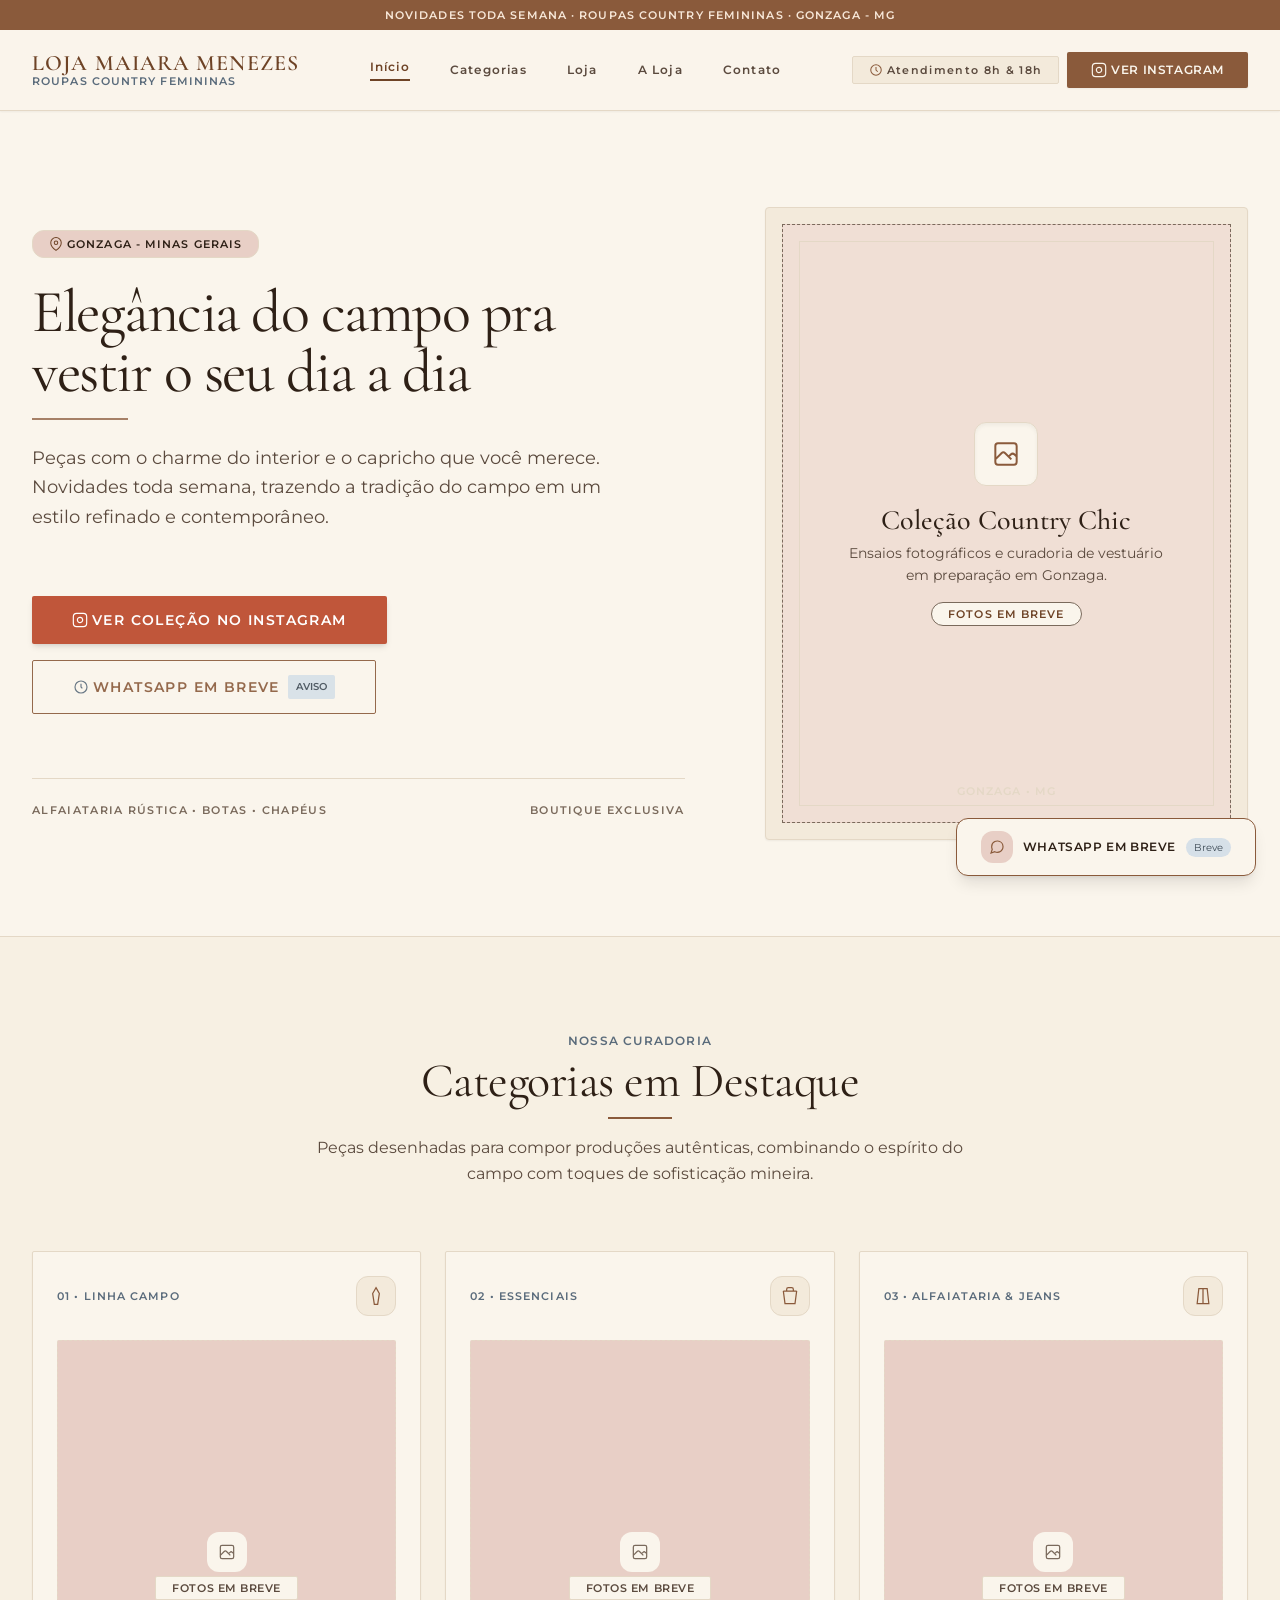
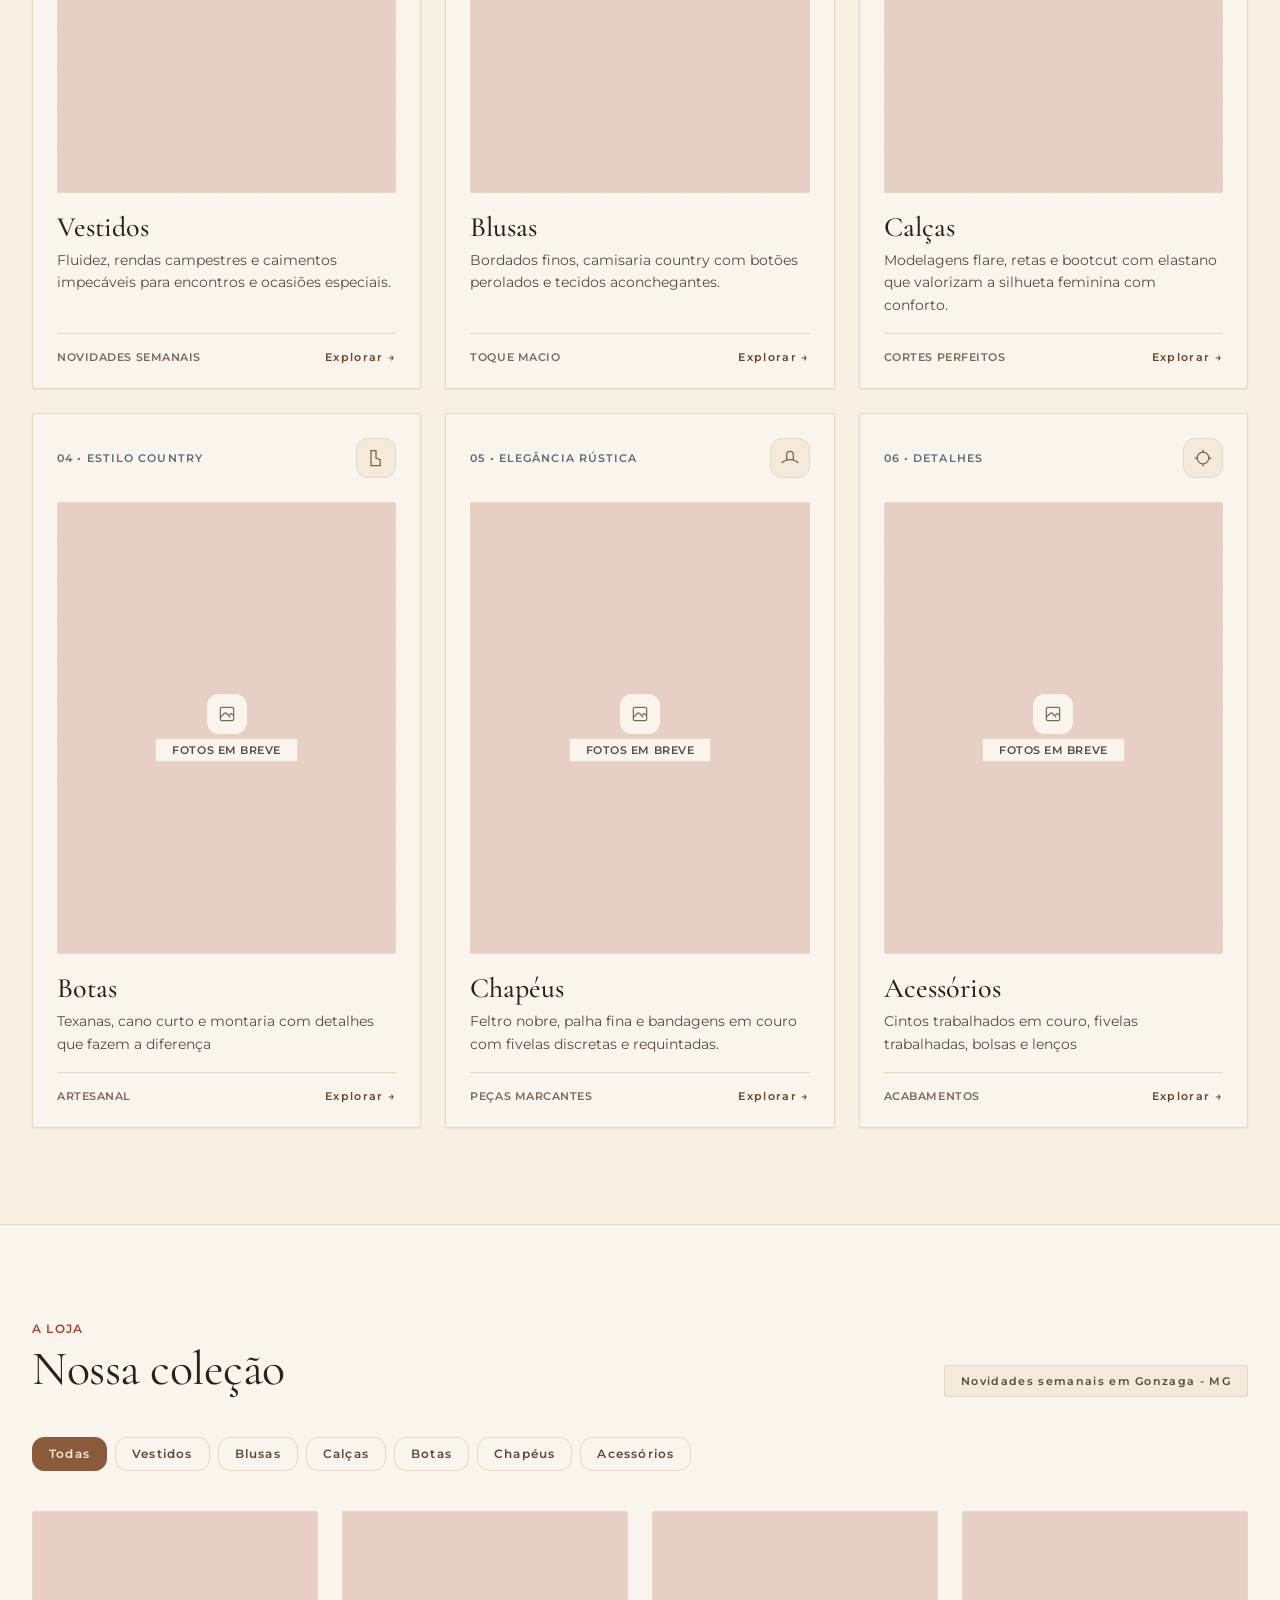
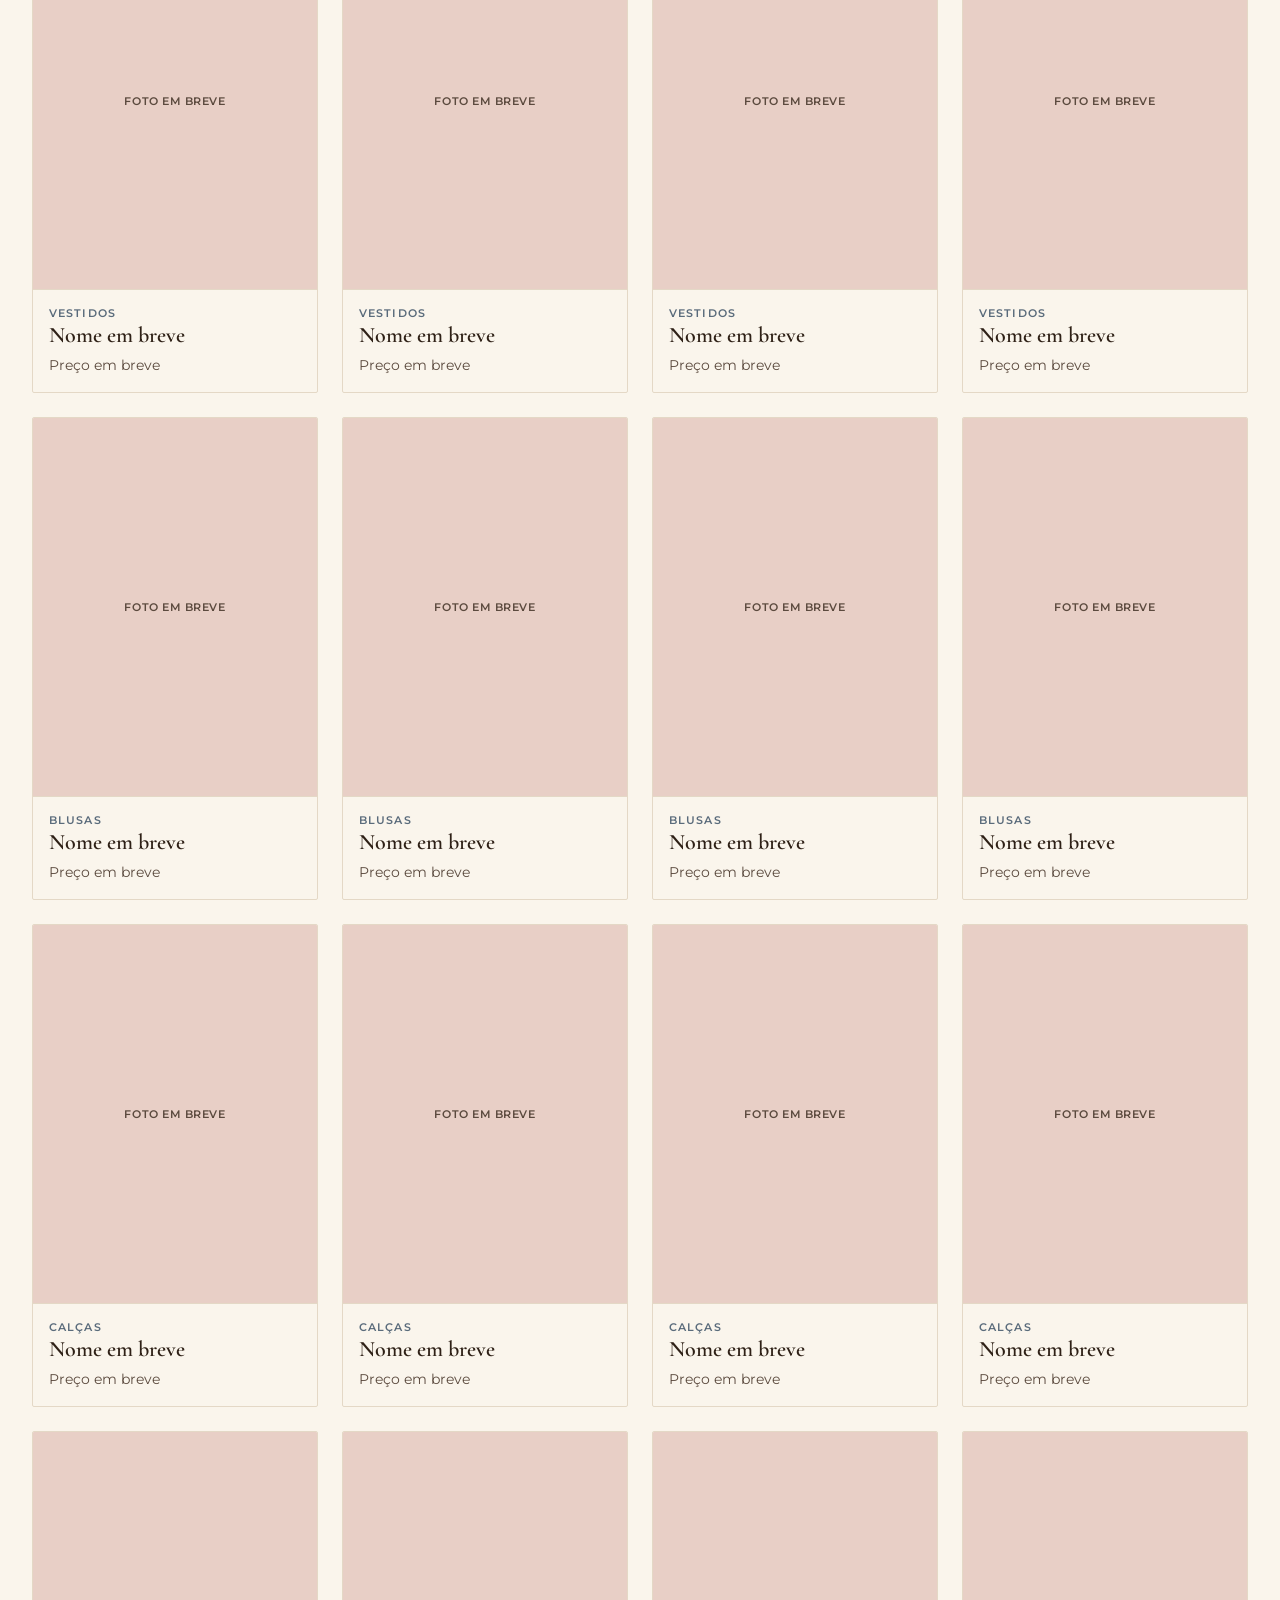
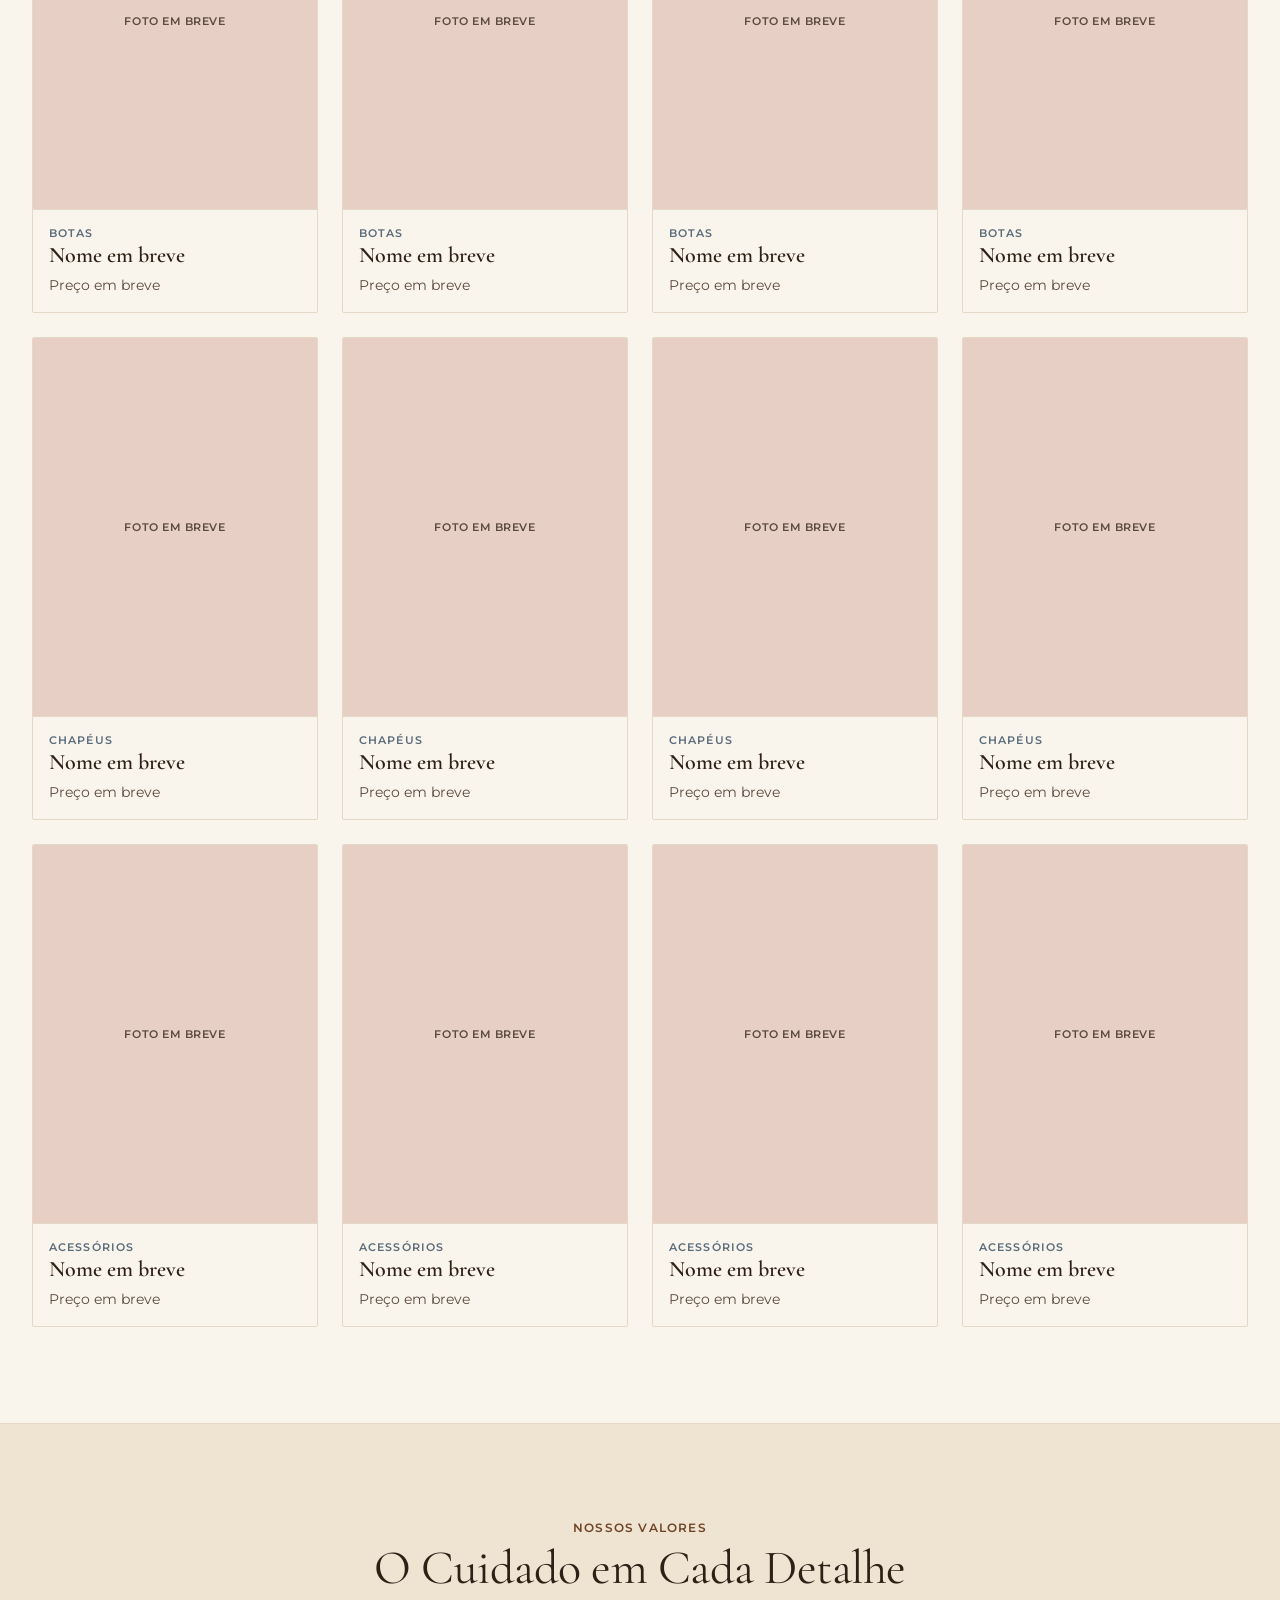
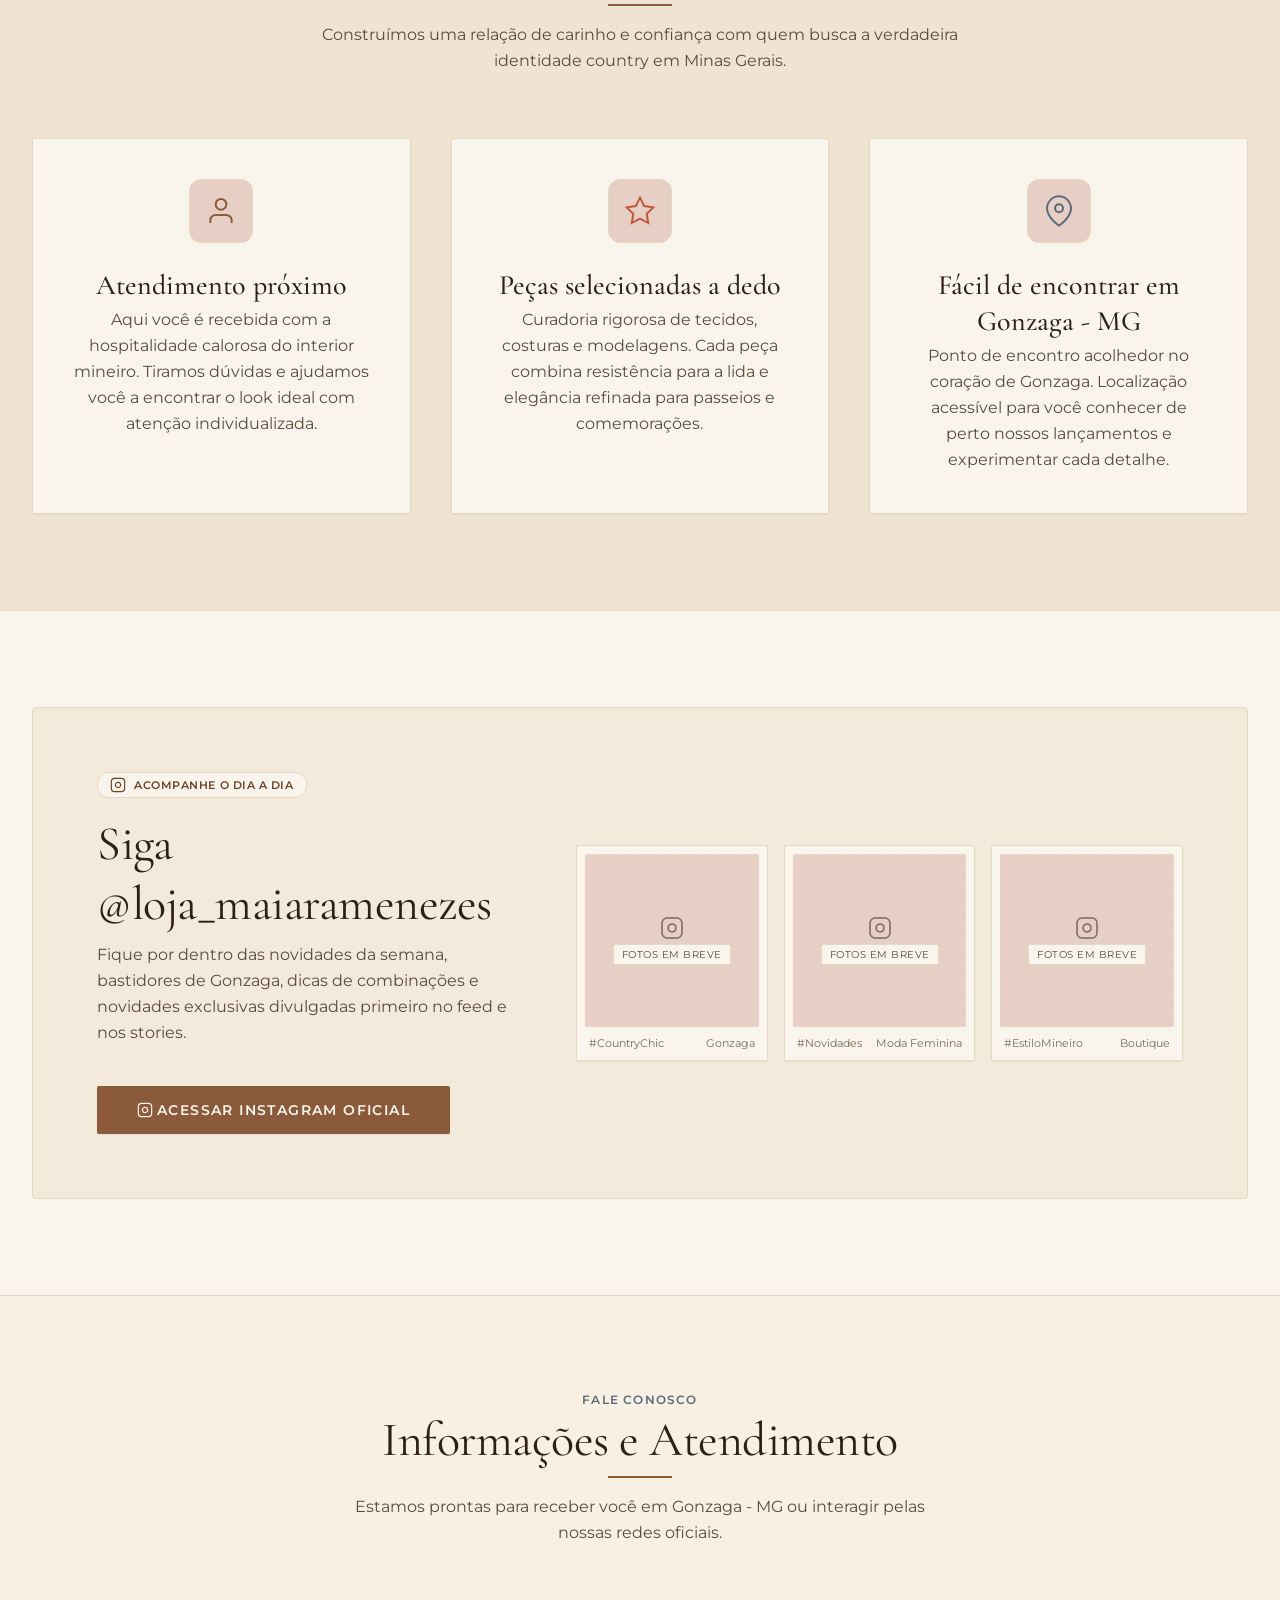
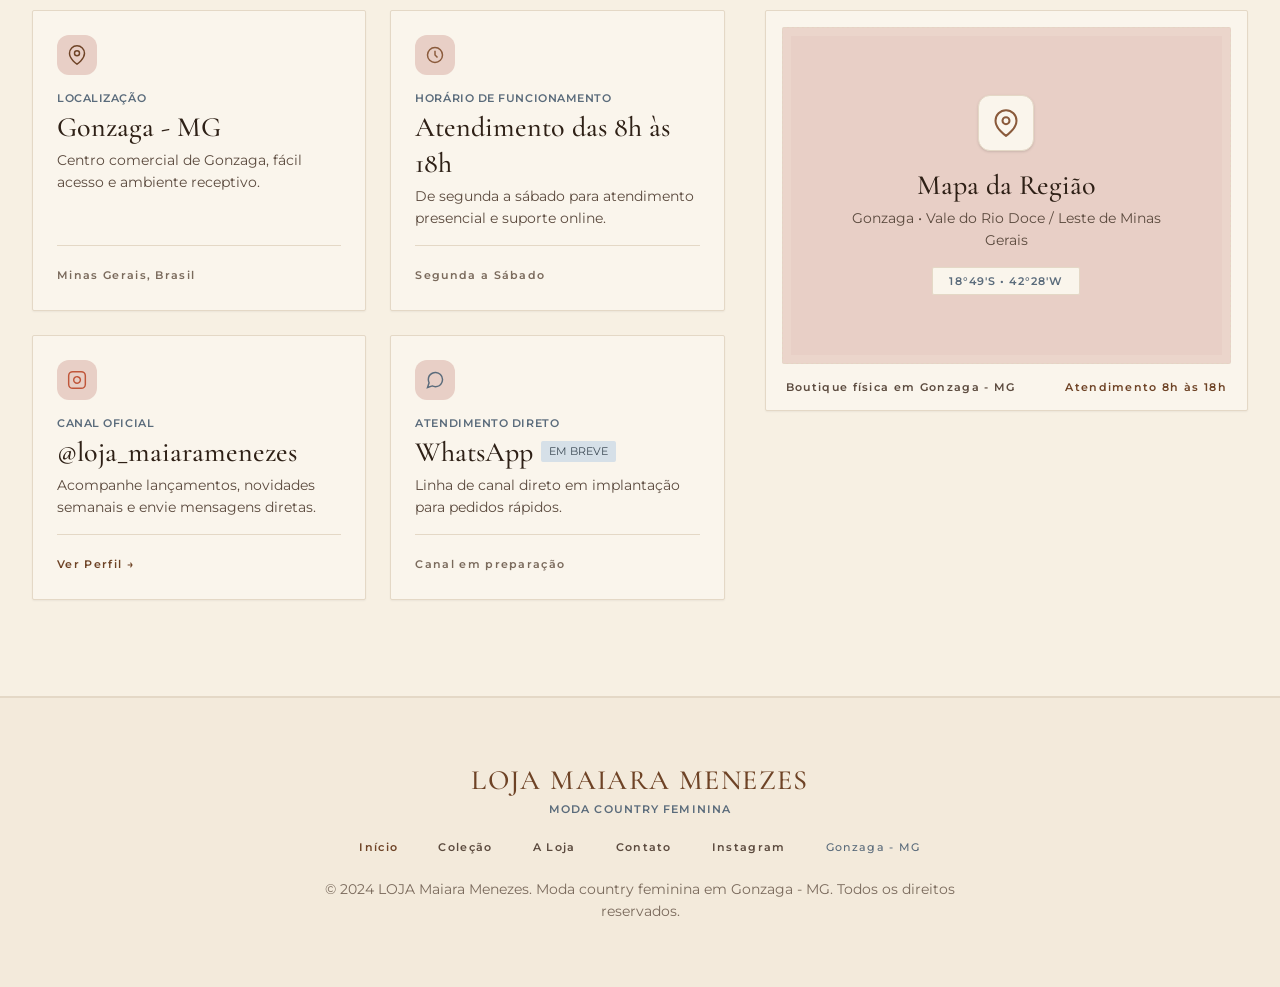
==== commit 3281abcd: "feat: header e menu mobile completos + categorias compactas no mobile" ====
--- a/index.html
+++ b/index.html
@@ -41,55 +41,80 @@
   <link rel="stylesheet" href="styles.css"/>
 </head>
 <body class="bg-surface text-on-surface antialiased selection:bg-surface-variant selection:text-primary">
+<!-- ANNOUNCEMENT BAR -->
+<div class="w-full bg-primary-container text-on-primary-container">
+<div class="mx-auto max-w-[1440px] px-gutter lg:px-gutter-desktop py-2 text-center text-label-sm font-label-sm tracking-widest uppercase">
+      Novidades toda semana &middot; Roupas country femininas &middot; Gonzaga - MG
+    </div>
+</div>
 <!-- TOP APP BAR -->
-<header class="w-full sticky top-0 z-50 bg-surface border-b border-outline-variant shadow-sm backdrop-blur-md bg-opacity-95">
-<div class="w-full px-gutter-desktop mx-auto max-w-[1440px] flex items-center justify-between h-20">
-<!-- Brand Logo Anchor -->
-<a class="flex flex-col group" href="#inicio">
-<span class="text-headline-sm font-headline-sm tracking-wider uppercase text-primary transition-colors duration-200">
-          LOJA Maiara Menezes
-        </span>
-<span class="text-label-sm font-label-sm text-secondary tracking-widest uppercase">
-          Gonzaga • Minas Gerais
-        </span>
+<header class="w-full sticky top-0 z-50 bg-surface/95 backdrop-blur-md border-b border-outline-variant shadow-sm">
+<div class="mx-auto max-w-[1440px] px-gutter lg:px-gutter-desktop flex items-center justify-between gap-space-md h-16 lg:h-20">
+<!-- Brand -->
+<a class="flex flex-col shrink-0" href="#inicio">
+<span class="text-headline-sm font-headline-sm tracking-wider uppercase text-primary leading-none">LOJA Maiara Menezes</span>
+<span class="hidden sm:block text-label-sm font-label-sm text-secondary tracking-widest uppercase">Roupas Country Femininas</span>
 </a>
-<!-- Desktop Navigation Links -->
-<nav class="hidden md:flex items-center gap-space-xl">
-<a class="text-primary border-b-2 border-primary pb-1 font-label-md text-label-md transition-all duration-200" href="#inicio">
-          Início
-        </a>
-<a class="text-on-surface-variant hover:text-primary font-label-md text-label-md transition-colors duration-200" href="#colecao">
-          Coleção
-        </a>
-<a class="text-on-surface-variant hover:text-primary font-label-md text-label-md transition-colors duration-200" href="#a-loja">
-          A Loja
-        </a>
-<a class="text-on-surface-variant hover:text-primary font-label-md text-label-md transition-colors duration-200" href="#contato">
-          Contato
-        </a>
+<!-- Desktop Nav -->
+<nav class="hidden lg:flex items-center gap-space-lg xl:gap-space-xl">
+<a class="text-primary border-b-2 border-primary pb-1 font-label-md text-label-md" href="#inicio">Início</a>
+<a class="text-on-surface-variant hover:text-primary font-label-md text-label-md transition-colors" href="#colecao">Categorias</a>
+<a class="text-on-surface-variant hover:text-primary font-label-md text-label-md transition-colors" href="#loja">Loja</a>
+<a class="text-on-surface-variant hover:text-primary font-label-md text-label-md transition-colors" href="#a-loja">A Loja</a>
+<a class="text-on-surface-variant hover:text-primary font-label-md text-label-md transition-colors" href="#contato">Contato</a>
 </nav>
-<!-- Trailing Badges and Actions -->
-<div class="flex items-center gap-space-md">
-<!-- Badge Atendimento -->
-<div class="hidden lg:flex items-center gap-space-xs px-space-md py-1.5 bg-surface-container rounded border border-outline-variant text-on-surface-variant text-label-sm font-label-sm">
-<svg class="w-3.5 h-3.5 text-primary-container" fill="none" stroke="currentColor" stroke-width="1.75" viewbox="0 0 24 24">
-<circle cx="12" cy="12" r="9"></circle>
-<polyline points="12 7 12 12 15 15"></polyline>
-</svg>
-<span>Atendimento das 8h às 18h</span>
-</div>
-<!-- Instagram CTA -->
-<a class="inline-flex items-center gap-space-xs px-space-lg py-2.5 bg-primary-container text-surface hover:bg-primary transition-all duration-200 rounded text-label-md font-label-md tracking-wider uppercase shadow-sm active:scale-95" href="https://instagram.com" rel="noopener noreferrer" target="_blank">
-<svg class="w-4 h-4 text-surface" fill="none" stroke="currentColor" stroke-width="1.75" viewbox="0 0 24 24">
-<rect height="20" rx="5" ry="5" width="20" x="2" y="2"></rect>
-<path d="M16 11.37A4 4 0 1 1 12.63 8 4 4 0 0 1 16 11.37z"></path>
-<line x1="17.5" x2="17.51" y1="6.5" y2="6.5"></line>
-</svg>
+<!-- Actions -->
+<div class="flex items-center gap-space-sm">
+<div class="hidden xl:flex items-center gap-space-xs px-space-md py-1.5 bg-surface-container rounded border border-outline-variant text-on-surface-variant text-label-sm font-label-sm">
+<svg class="w-3.5 h-3.5 text-primary-container" fill="none" stroke="currentColor" stroke-width="1.75" viewbox="0 0 24 24"><circle cx="12" cy="12" r="9"></circle><polyline points="12 7 12 12 15 15"></polyline></svg>
+<span>Atendimento 8h &amp; 18h</span>
+</div>
+<a class="hidden lg:inline-flex items-center gap-space-xs px-space-lg py-2.5 bg-primary-container text-surface hover:bg-primary transition-all duration-200 rounded text-label-md font-label-md tracking-wider uppercase shadow-sm active:scale-95" href="https://www.instagram.com/loja_maiaramenezes/" rel="noopener" target="_blank">
+<svg class="w-4 h-4 text-surface" fill="none" stroke="currentColor" stroke-width="1.75" viewbox="0 0 24 24"><rect height="20" rx="5" ry="5" width="20" x="2" y="2"></rect><path d="M16 11.37A4 4 0 1 1 12.63 8 4 4 0 0 1 16 11.37z"></path><line x1="17.5" x2="17.51" y1="6.5" y2="6.5"></line></svg>
 <span>Ver Instagram</span>
 </a>
-</div>
+<a class="lg:hidden inline-flex items-center justify-center w-10 h-10 rounded border border-outline-variant text-primary-container hover:bg-surface-container transition-colors" href="https://www.instagram.com/loja_maiaramenezes/" rel="noopener" target="_blank" aria-label="Instagram da loja">
+<svg class="w-5 h-5" fill="none" stroke="currentColor" stroke-width="1.75" viewbox="0 0 24 24"><rect height="20" rx="5" ry="5" width="20" x="2" y="2"></rect><path d="M16 11.37A4 4 0 1 1 12.63 8 4 4 0 0 1 16 11.37z"></path><line x1="17.5" x2="17.51" y1="6.5" y2="6.5"></line></svg>
+</a>
+<button id="menuToggle" type="button" class="lg:hidden inline-flex items-center justify-center w-10 h-10 rounded border border-outline-variant text-primary-container hover:bg-surface-container transition-colors cursor-pointer" aria-label="Abrir menu" aria-expanded="false" aria-controls="menuMobile">
+<svg class="w-6 h-6" fill="none" stroke="currentColor" stroke-width="1.75" viewbox="0 0 24 24"><path d="M4 7h16M4 12h16M4 17h16"></path></svg>
+</button>
+</div>
+</div>
+<!-- MOBILE MENU -->
+<div id="menuMobile" class="lg:hidden hidden border-t border-outline-variant bg-surface max-h-[calc(100vh-4rem)] overflow-y-auto">
+<nav class="px-gutter py-space-lg flex flex-col gap-space-lg">
+<div class="flex flex-col">
+<a class="py-space-sm border-b border-outline-variant text-on-surface font-label-lg text-label-lg" href="#inicio">Início</a>
+<a class="py-space-sm border-b border-outline-variant text-on-surface font-label-lg text-label-lg" href="#colecao">Categorias</a>
+<a class="py-space-sm border-b border-outline-variant text-on-surface font-label-lg text-label-lg" href="#loja">Loja</a>
+<a class="py-space-sm border-b border-outline-variant text-on-surface font-label-lg text-label-lg" href="#a-loja">A Loja</a>
+<a class="py-space-sm border-b border-outline-variant text-on-surface font-label-lg text-label-lg" href="#contato">Contato</a>
+</div>
+<div>
+<span class="text-label-sm font-label-sm text-secondary uppercase tracking-widest block mb-space-sm">Comprar por categoria</span>
+<div class="flex flex-wrap gap-space-sm">
+<a class="px-space-md py-1.5 rounded-full border border-outline-variant text-label-md font-label-md text-on-surface-variant hover:border-primary-container hover:text-primary transition-colors" href="#loja" data-cat="vestidos">Vestidos</a>
+<a class="px-space-md py-1.5 rounded-full border border-outline-variant text-label-md font-label-md text-on-surface-variant hover:border-primary-container hover:text-primary transition-colors" href="#loja" data-cat="blusas">Blusas</a>
+<a class="px-space-md py-1.5 rounded-full border border-outline-variant text-label-md font-label-md text-on-surface-variant hover:border-primary-container hover:text-primary transition-colors" href="#loja" data-cat="calcas">Calças</a>
+<a class="px-space-md py-1.5 rounded-full border border-outline-variant text-label-md font-label-md text-on-surface-variant hover:border-primary-container hover:text-primary transition-colors" href="#loja" data-cat="botas">Botas</a>
+<a class="px-space-md py-1.5 rounded-full border border-outline-variant text-label-md font-label-md text-on-surface-variant hover:border-primary-container hover:text-primary transition-colors" href="#loja" data-cat="chapeus">Chapéus</a>
+<a class="px-space-md py-1.5 rounded-full border border-outline-variant text-label-md font-label-md text-on-surface-variant hover:border-primary-container hover:text-primary transition-colors" href="#loja" data-cat="acessorios">Acessórios</a>
+</div>
+</div>
+<div class="flex flex-col gap-space-xs pt-space-md border-t border-outline-variant text-label-md font-label-md text-on-surface-variant">
+<span class="inline-flex items-center gap-space-xs"><svg class="w-4 h-4 text-primary-container" fill="none" stroke="currentColor" stroke-width="1.75" viewbox="0 0 24 24"><circle cx="12" cy="12" r="9"></circle><polyline points="12 7 12 12 15 15"></polyline></svg> Atendimento das 8h &amp; 18h</span>
+<span class="inline-flex items-center gap-space-xs"><svg class="w-4 h-4 text-primary-container" fill="none" stroke="currentColor" stroke-width="1.75" viewbox="0 0 24 24"><path d="M21 10c0 7-9 13-9 13s-9-6-9-13a9 9 0 0 1 18 0z"></path><circle cx="12" cy="10" r="3"></circle></svg> Gonzaga - Minas Gerais</span>
+<span class="inline-flex items-center gap-space-xs"><svg class="w-4 h-4 text-primary-container" fill="none" stroke="currentColor" stroke-width="1.75" viewbox="0 0 24 24"><rect height="20" rx="5" ry="5" width="20" x="2" y="2"></rect><path d="M16 11.37A4 4 0 1 1 12.63 8 4 4 0 0 1 16 11.37z"></path><line x1="17.5" x2="17.51" y1="6.5" y2="6.5"></line></svg> @loja_maiaramenezes</span>
+</div>
+<a class="inline-flex items-center justify-center gap-space-xs px-space-xl py-3 bg-primary-container text-surface rounded-full text-label-lg font-label-lg uppercase tracking-wider active:scale-95" href="https://www.instagram.com/loja_maiaramenezes/" rel="noopener" target="_blank">
+<svg class="w-4 h-4 text-surface" fill="none" stroke="currentColor" stroke-width="1.75" viewbox="0 0 24 24"><rect height="20" rx="5" ry="5" width="20" x="2" y="2"></rect><path d="M16 11.37A4 4 0 1 1 12.63 8 4 4 0 0 1 16 11.37z"></path><line x1="17.5" x2="17.51" y1="6.5" y2="6.5"></line></svg>
+      Ver no Instagram
+    </a>
+</nav>
 </div>
 </header>
+
 <!-- MAIN CANVAS -->
 <main>
 <!-- SECTION 2: HERO -->
@@ -117,7 +142,7 @@
             </p>
 <!-- CTA Buttons Cluster -->
 <div class="flex flex-wrap items-center gap-space-md">
-<a class="px-space-xl py-3.5 bg-tertiary-container hover:bg-tertiary text-on-tertiary text-label-lg font-label-lg rounded transition-all duration-200 uppercase tracking-widest shadow-md inline-flex items-center gap-space-xs active:scale-95" href="https://instagram.com" rel="noopener noreferrer" target="_blank">
+<a class="px-space-xl py-3.5 bg-tertiary-container hover:bg-tertiary text-on-tertiary text-label-lg font-label-lg rounded transition-all duration-200 uppercase tracking-widest shadow-md inline-flex items-center gap-space-xs active:scale-95" href="https://www.instagram.com/loja_maiaramenezes/" rel="noopener noreferrer" target="_blank">
 <svg class="w-4 h-4 text-on-tertiary" fill="none" stroke="currentColor" stroke-width="1.75" viewbox="0 0 24 24">
 <rect height="20" rx="5" ry="5" width="20" x="2" y="2"></rect>
 <path d="M16 11.37A4 4 0 1 1 12.63 8 4 4 0 0 1 16 11.37z"></path>
@@ -194,7 +219,7 @@
           </p>
 </div>
 <!-- 6 Categories Grid -->
-<div class="grid grid-cols-1 md:grid-cols-2 lg:grid-cols-3 gap-space-lg">
+<div class="grid grid-cols-2 lg:grid-cols-3 gap-space-sm md:gap-space-lg">
 <!-- Category 1: Vestidos -->
 <div data-cat="vestidos" tabindex="0" role="button" class="cursor-pointer bg-surface border border-outline-variant rounded p-space-lg flex flex-col justify-between hover:border-primary-container transition-all duration-200 group shadow-sm hover:shadow-md">
 <div>
@@ -545,7 +570,7 @@
 <p class="font-body-md text-body-md text-on-surface-variant mb-space-xl leading-relaxed">
                 Fique por dentro das novidades da semana, bastidores de Gonzaga, dicas de combinações e novidades exclusivas divulgadas primeiro no feed e nos stories.
               </p>
-<a class="px-space-xl py-3.5 bg-primary-container hover:bg-primary text-surface text-label-lg font-label-lg rounded uppercase tracking-widest transition-all duration-200 inline-flex items-center gap-space-xs shadow-sm" href="https://instagram.com" rel="noopener noreferrer" target="_blank">
+<a class="px-space-xl py-3.5 bg-primary-container hover:bg-primary text-surface text-label-lg font-label-lg rounded uppercase tracking-widest transition-all duration-200 inline-flex items-center gap-space-xs shadow-sm" href="https://www.instagram.com/loja_maiaramenezes/" rel="noopener noreferrer" target="_blank">
 <svg class="w-4 h-4" fill="none" stroke="currentColor" stroke-width="1.75" viewbox="0 0 24 24">
 <rect height="20" rx="5" ry="5" width="20" x="2" y="2"></rect>
 <path d="M16 11.37A4 4 0 1 1 12.63 8 4 4 0 0 1 16 11.37z"></path>
@@ -684,7 +709,7 @@
                 </p>
 </div>
 <div class="pt-space-md mt-space-md border-t border-outline-variant">
-<a class="text-label-sm font-label-sm text-primary font-semibold hover:underline" href="https://instagram.com" rel="noopener noreferrer" target="_blank">
+<a class="text-label-sm font-label-sm text-primary font-semibold hover:underline" href="https://www.instagram.com/loja_maiaramenezes/" rel="noopener noreferrer" target="_blank">
                   Ver Perfil →
                 </a>
 </div>
@@ -761,7 +786,7 @@
 <a class="text-on-surface-variant hover:text-primary transition-colors" href="#colecao">Coleção</a>
 <a class="text-on-surface-variant hover:text-primary transition-colors" href="#a-loja">A Loja</a>
 <a class="text-on-surface-variant hover:text-primary transition-colors" href="#contato">Contato</a>
-<a class="text-on-surface-variant hover:text-primary transition-colors" href="https://instagram.com" rel="noopener noreferrer" target="_blank">Instagram</a>
+<a class="text-on-surface-variant hover:text-primary transition-colors" href="https://www.instagram.com/loja_maiaramenezes/" rel="noopener noreferrer" target="_blank">Instagram</a>
 <span class="text-secondary font-medium">Gonzaga - MG</span>
 </nav>
 <!-- Copyright Notice -->
--- a/styles.css
+++ b/styles.css
@@ -1 +1 @@
-*,:after,:before{--tw-border-spacing-x:0;--tw-border-spacing-y:0;--tw-translate-x:0;--tw-translate-y:0;--tw-rotate:0;--tw-skew-x:0;--tw-skew-y:0;--tw-scale-x:1;--tw-scale-y:1;--tw-pan-x: ;--tw-pan-y: ;--tw-pinch-zoom: ;--tw-scroll-snap-strictness:proximity;--tw-gradient-from-position: ;--tw-gradient-via-position: ;--tw-gradient-to-position: ;--tw-ordinal: ;--tw-slashed-zero: ;--tw-numeric-figure: ;--tw-numeric-spacing: ;--tw-numeric-fraction: ;--tw-ring-inset: ;--tw-ring-offset-width:0px;--tw-ring-offset-color:#fff;--tw-ring-color:rgba(59,130,246,.5);--tw-ring-offset-shadow:0 0 #0000;--tw-ring-shadow:0 0 #0000;--tw-shadow:0 0 #0000;--tw-shadow-colored:0 0 #0000;--tw-blur: ;--tw-brightness: ;--tw-contrast: ;--tw-grayscale: ;--tw-hue-rotate: ;--tw-invert: ;--tw-saturate: ;--tw-sepia: ;--tw-drop-shadow: ;--tw-backdrop-blur: ;--tw-backdrop-brightness: ;--tw-backdrop-contrast: ;--tw-backdrop-grayscale: ;--tw-backdrop-hue-rotate: ;--tw-backdrop-invert: ;--tw-backdrop-opacity: ;--tw-backdrop-saturate: ;--tw-backdrop-sepia: ;--tw-contain-size: ;--tw-contain-layout: ;--tw-contain-paint: ;--tw-contain-style: }::backdrop{--tw-border-spacing-x:0;--tw-border-spacing-y:0;--tw-translate-x:0;--tw-translate-y:0;--tw-rotate:0;--tw-skew-x:0;--tw-skew-y:0;--tw-scale-x:1;--tw-scale-y:1;--tw-pan-x: ;--tw-pan-y: ;--tw-pinch-zoom: ;--tw-scroll-snap-strictness:proximity;--tw-gradient-from-position: ;--tw-gradient-via-position: ;--tw-gradient-to-position: ;--tw-ordinal: ;--tw-slashed-zero: ;--tw-numeric-figure: ;--tw-numeric-spacing: ;--tw-numeric-fraction: ;--tw-ring-inset: ;--tw-ring-offset-width:0px;--tw-ring-offset-color:#fff;--tw-ring-color:rgba(59,130,246,.5);--tw-ring-offset-shadow:0 0 #0000;--tw-ring-shadow:0 0 #0000;--tw-shadow:0 0 #0000;--tw-shadow-colored:0 0 #0000;--tw-blur: ;--tw-brightness: ;--tw-contrast: ;--tw-grayscale: ;--tw-hue-rotate: ;--tw-invert: ;--tw-saturate: ;--tw-sepia: ;--tw-drop-shadow: ;--tw-backdrop-blur: ;--tw-backdrop-brightness: ;--tw-backdrop-contrast: ;--tw-backdrop-grayscale: ;--tw-backdrop-hue-rotate: ;--tw-backdrop-invert: ;--tw-backdrop-opacity: ;--tw-backdrop-saturate: ;--tw-backdrop-sepia: ;--tw-contain-size: ;--tw-contain-layout: ;--tw-contain-paint: ;--tw-contain-style: }/*! tailwindcss v3.4.17 | MIT License | https://tailwindcss.com*/*,:after,:before{box-sizing:border-box;border:0 solid #e5e7eb}:after,:before{--tw-content:""}:host,html{line-height:1.5;-webkit-text-size-adjust:100%;-moz-tab-size:4;-o-tab-size:4;tab-size:4;font-family:ui-sans-serif,system-ui,sans-serif,Apple Color Emoji,Segoe UI Emoji,Segoe UI Symbol,Noto Color Emoji;font-feature-settings:normal;font-variation-settings:normal;-webkit-tap-highlight-color:transparent}body{margin:0;line-height:inherit}hr{height:0;color:inherit;border-top-width:1px}abbr:where([title]){-webkit-text-decoration:underline dotted;text-decoration:underline dotted}h1,h2,h3,h4,h5,h6{font-size:inherit;font-weight:inherit}a{color:inherit;text-decoration:inherit}b,strong{font-weight:bolder}code,kbd,pre,samp{font-family:ui-monospace,SFMono-Regular,Menlo,Monaco,Consolas,Liberation Mono,Courier New,monospace;font-feature-settings:normal;font-variation-settings:normal;font-size:1em}small{font-size:80%}sub,sup{font-size:75%;line-height:0;position:relative;vertical-align:baseline}sub{bottom:-.25em}sup{top:-.5em}table{text-indent:0;border-color:inherit;border-collapse:collapse}button,input,optgroup,select,textarea{font-family:inherit;font-feature-settings:inherit;font-variation-settings:inherit;font-size:100%;font-weight:inherit;line-height:inherit;letter-spacing:inherit;color:inherit;margin:0;padding:0}button,select{text-transform:none}button,input:where([type=button]),input:where([type=reset]),input:where([type=submit]){-webkit-appearance:button;background-color:transparent;background-image:none}:-moz-focusring{outline:auto}:-moz-ui-invalid{box-shadow:none}progress{vertical-align:baseline}::-webkit-inner-spin-button,::-webkit-outer-spin-button{height:auto}[type=search]{-webkit-appearance:textfield;outline-offset:-2px}::-webkit-search-decoration{-webkit-appearance:none}::-webkit-file-upload-button{-webkit-appearance:button;font:inherit}summary{display:list-item}blockquote,dd,dl,figure,h1,h2,h3,h4,h5,h6,hr,p,pre{margin:0}fieldset{margin:0}fieldset,legend{padding:0}menu,ol,ul{list-style:none;margin:0;padding:0}dialog{padding:0}textarea{resize:vertical}input::-moz-placeholder,textarea::-moz-placeholder{opacity:1;color:#9ca3af}input::placeholder,textarea::placeholder{opacity:1;color:#9ca3af}[role=button],button{cursor:pointer}:disabled{cursor:default}audio,canvas,embed,iframe,img,object,svg,video{display:block;vertical-align:middle}img,video{max-width:100%;height:auto}[hidden]:where(:not([hidden=until-found])){display:none}.pointer-events-none{pointer-events:none}.fixed{position:fixed}.absolute{position:absolute}.relative{position:relative}.sticky{position:sticky}.inset-0{inset:0}.inset-4{inset:1rem}.bottom-6{bottom:1.5rem}.bottom-full{bottom:100%}.right-0{right:0}.right-6{right:1.5rem}.right-space-sm{right:.5rem}.top-0{top:0}.top-space-sm{top:.5rem}.z-10{z-index:10}.z-50{z-index:50}.z-\[60\]{z-index:60}.col-span-12{grid-column:span 12/span 12}.mx-auto{margin-left:auto;margin-right:auto}.mb-1{margin-bottom:.25rem}.mb-2{margin-bottom:.5rem}.mb-space-2xl{margin-bottom:4rem}.mb-space-lg{margin-bottom:1.5rem}.mb-space-md{margin-bottom:1rem}.mb-space-sm{margin-bottom:.5rem}.mb-space-xl{margin-bottom:2.5rem}.mb-space-xs{margin-bottom:.25rem}.ml-1{margin-left:.25rem}.mt-1{margin-top:.25rem}.mt-2{margin-top:.5rem}.mt-space-2xl{margin-top:4rem}.mt-space-md{margin-top:1rem}.block{display:block}.inline-block{display:inline-block}.flex{display:flex}.inline-flex{display:inline-flex}.grid{display:grid}.hidden{display:none}.aspect-\[3\/4\]{aspect-ratio:3/4}.aspect-\[4\/3\]{aspect-ratio:4/3}.aspect-square{aspect-ratio:1/1}.h-0\.5{height:.125rem}.h-10{height:2.5rem}.h-14{height:3.5rem}.h-16{height:4rem}.h-20{height:5rem}.h-3\.5{height:.875rem}.h-4{height:1rem}.h-5{height:1.25rem}.h-6{height:1.5rem}.h-7{height:1.75rem}.h-8{height:2rem}.h-9{height:2.25rem}.h-full{height:100%}.max-h-\[90vh\]{max-height:90vh}.w-10{width:2.5rem}.w-14{width:3.5rem}.w-16{width:4rem}.w-24{width:6rem}.w-3\.5{width:.875rem}.w-4{width:1rem}.w-5{width:1.25rem}.w-6{width:1.5rem}.w-7{width:1.75rem}.w-8{width:2rem}.w-9{width:2.25rem}.w-full{width:100%}.max-w-2xl{max-width:42rem}.max-w-\[1440px\]{max-width:1440px}.max-w-md{max-width:28rem}.max-w-xl{max-width:36rem}.max-w-xs{max-width:20rem}.cursor-not-allowed{cursor:not-allowed}.cursor-pointer{cursor:pointer}.grid-cols-1{grid-template-columns:repeat(1,minmax(0,1fr))}.grid-cols-12{grid-template-columns:repeat(12,minmax(0,1fr))}.grid-cols-3{grid-template-columns:repeat(3,minmax(0,1fr))}.flex-col{flex-direction:column}.flex-wrap{flex-wrap:wrap}.items-start{align-items:flex-start}.items-center{align-items:center}.justify-center{justify-content:center}.justify-between{justify-content:space-between}.gap-1{gap:.25rem}.gap-2{gap:.5rem}.gap-2\.5{gap:.625rem}.gap-space-2xl{gap:4rem}.gap-space-lg{gap:1.5rem}.gap-space-md{gap:1rem}.gap-space-sm{gap:.5rem}.gap-space-xl{gap:2.5rem}.gap-space-xs{gap:.25rem}.gap-x-space-xl{-moz-column-gap:2.5rem;column-gap:2.5rem}.gap-y-space-sm{row-gap:.5rem}.overflow-auto{overflow:auto}.overflow-hidden{overflow:hidden}.scroll-smooth{scroll-behavior:smooth}.whitespace-nowrap{white-space:nowrap}.rounded{border-radius:.125rem}.rounded-full{border-radius:.75rem}.rounded-lg{border-radius:.25rem}.border{border-width:1px}.border-8{border-width:8px}.border-b{border-bottom-width:1px}.border-b-2{border-bottom-width:2px}.border-t{border-top-width:1px}.border-dashed{border-style:dashed}.border-outline{--tw-border-opacity:1;border-color:rgb(122 106 92/var(--tw-border-opacity,1))}.border-outline-variant{--tw-border-opacity:1;border-color:rgb(228 216 198/var(--tw-border-opacity,1))}.border-primary{--tw-border-opacity:1;border-color:rgb(110 67 38/var(--tw-border-opacity,1))}.border-primary-container{--tw-border-opacity:1;border-color:rgb(138 90 59/var(--tw-border-opacity,1))}.border-surface-container{--tw-border-opacity:1;border-color:rgb(243 234 219/var(--tw-border-opacity,1))}.bg-black\/50{background-color:rgba(0,0,0,.5)}.bg-inverse-surface{--tw-bg-opacity:1;background-color:rgb(61 45 35/var(--tw-bg-opacity,1))}.bg-primary-container{--tw-bg-opacity:1;background-color:rgb(138 90 59/var(--tw-bg-opacity,1))}.bg-secondary-container{--tw-bg-opacity:1;background-color:rgb(214 224 232/var(--tw-bg-opacity,1))}.bg-surface{--tw-bg-opacity:1;background-color:rgb(250 245 236/var(--tw-bg-opacity,1))}.bg-surface-container{--tw-bg-opacity:1;background-color:rgb(243 234 219/var(--tw-bg-opacity,1))}.bg-surface-container-high{--tw-bg-opacity:1;background-color:rgb(239 228 210/var(--tw-bg-opacity,1))}.bg-surface-container-low{--tw-bg-opacity:1;background-color:rgb(247 240 227/var(--tw-bg-opacity,1))}.bg-surface-variant{--tw-bg-opacity:1;background-color:rgb(232 207 198/var(--tw-bg-opacity,1))}.bg-tertiary-container{--tw-bg-opacity:1;background-color:rgb(192 86 58/var(--tw-bg-opacity,1))}.bg-opacity-95{--tw-bg-opacity:0.95}.object-cover{-o-object-fit:cover;object-fit:cover}.p-2{padding:.5rem}.p-space-2xl{padding:4rem}.p-space-lg{padding:1.5rem}.p-space-md{padding:1rem}.p-space-xl{padding:2.5rem}.px-1{padding-left:.25rem;padding-right:.25rem}.px-2{padding-left:.5rem;padding-right:.5rem}.px-3{padding-left:.75rem;padding-right:.75rem}.px-gutter-desktop{padding-left:2rem;padding-right:2rem}.px-space-lg{padding-left:1.5rem;padding-right:1.5rem}.px-space-md{padding-left:1rem;padding-right:1rem}.px-space-xl{padding-left:2.5rem;padding-right:2.5rem}.px-space-xs{padding-left:.25rem;padding-right:.25rem}.py-0\.5{padding-top:.125rem;padding-bottom:.125rem}.py-1{padding-top:.25rem;padding-bottom:.25rem}.py-1\.5{padding-top:.375rem;padding-bottom:.375rem}.py-2{padding-top:.5rem;padding-bottom:.5rem}.py-2\.5{padding-top:.625rem;padding-bottom:.625rem}.py-3{padding-top:.75rem;padding-bottom:.75rem}.py-3\.5{padding-top:.875rem;padding-bottom:.875rem}.py-space-2xl{padding-top:4rem;padding-bottom:4rem}.py-space-3xl{padding-top:6rem;padding-bottom:6rem}.py-space-sm{padding-top:.5rem;padding-bottom:.5rem}.pb-1{padding-bottom:.25rem}.pr-0{padding-right:0}.pt-space-lg{padding-top:1.5rem}.pt-space-md{padding-top:1rem}.text-left{text-align:left}.text-center{text-align:center}.font-body-lg,.font-body-md,.font-body-sm{font-family:Montserrat,sans-serif}.font-display-hero,.font-headline-md,.font-headline-sm,.font-headline-xl{font-family:Cormorant Garamond,EB Garamond,serif}.font-label-lg,.font-label-md,.font-label-sm{font-family:Montserrat,sans-serif}.text-\[10px\]{font-size:10px}.text-\[11px\]{font-size:11px}.text-body-lg{font-size:1.125rem;line-height:1.75rem;font-weight:400}.text-body-md{font-size:1rem;line-height:1.625rem;font-weight:400}.text-body-sm{font-size:.875rem;line-height:1.375rem;font-weight:400}.text-display-hero{font-size:3.75rem;line-height:4.25rem;letter-spacing:-.01em;font-weight:400}.text-headline-md{font-size:1.75rem;line-height:2.25rem;font-weight:500}.text-headline-sm{font-size:1.375rem;line-height:1.875rem;font-weight:600}.text-headline-xl{font-size:3rem;line-height:3.5rem;letter-spacing:-.01em;font-weight:400}.text-label-lg{font-size:.875rem;line-height:1.25rem;letter-spacing:.08em;font-weight:600}.text-label-md{font-size:.75rem;line-height:1rem;letter-spacing:.1em;font-weight:600}.text-label-sm{font-size:.6875rem;line-height:.875rem;letter-spacing:.12em;font-weight:600}.font-medium{font-weight:500}.font-semibold{font-weight:600}.uppercase{text-transform:uppercase}.leading-none{line-height:1}.leading-relaxed{line-height:1.625}.leading-tight{line-height:1.25}.tracking-normal{letter-spacing:0}.tracking-tight{letter-spacing:-.025em}.tracking-wider{letter-spacing:.05em}.tracking-widest{letter-spacing:.1em}.text-inverse-on-surface{--tw-text-opacity:1;color:rgb(255 248 242/var(--tw-text-opacity,1))}.text-on-primary-container{--tw-text-opacity:1;color:rgb(247 231 216/var(--tw-text-opacity,1))}.text-on-secondary-container{--tw-text-opacity:1;color:rgb(63 76 87/var(--tw-text-opacity,1))}.text-on-surface{--tw-text-opacity:1;color:rgb(46 32 22/var(--tw-text-opacity,1))}.text-on-surface-variant{--tw-text-opacity:1;color:rgb(91 74 62/var(--tw-text-opacity,1))}.text-on-tertiary{--tw-text-opacity:1;color:rgb(255 255 255/var(--tw-text-opacity,1))}.text-outline{--tw-text-opacity:1;color:rgb(122 106 92/var(--tw-text-opacity,1))}.text-outline-variant{--tw-text-opacity:1;color:rgb(228 216 198/var(--tw-text-opacity,1))}.text-primary{--tw-text-opacity:1;color:rgb(110 67 38/var(--tw-text-opacity,1))}.text-primary-container{--tw-text-opacity:1;color:rgb(138 90 59/var(--tw-text-opacity,1))}.text-secondary{--tw-text-opacity:1;color:rgb(90 107 123/var(--tw-text-opacity,1))}.text-surface{--tw-text-opacity:1;color:rgb(250 245 236/var(--tw-text-opacity,1))}.text-tertiary{--tw-text-opacity:1;color:rgb(169 69 45/var(--tw-text-opacity,1))}.text-tertiary-container{--tw-text-opacity:1;color:rgb(192 86 58/var(--tw-text-opacity,1))}.antialiased{-webkit-font-smoothing:antialiased;-moz-osx-font-smoothing:grayscale}.opacity-20{opacity:.2}.opacity-40{opacity:.4}.opacity-75{opacity:.75}.opacity-90{opacity:.9}.shadow{--tw-shadow:0 1px 3px 0 rgba(0,0,0,.1),0 1px 2px -1px rgba(0,0,0,.1);--tw-shadow-colored:0 1px 3px 0 var(--tw-shadow-color),0 1px 2px -1px var(--tw-shadow-color)}.shadow,.shadow-inner{box-shadow:var(--tw-ring-offset-shadow,0 0 #0000),var(--tw-ring-shadow,0 0 #0000),var(--tw-shadow)}.shadow-inner{--tw-shadow:inset 0 2px 4px 0 rgba(0,0,0,.05);--tw-shadow-colored:inset 0 2px 4px 0 var(--tw-shadow-color)}.shadow-lg{--tw-shadow:0 10px 15px -3px rgba(0,0,0,.1),0 4px 6px -4px rgba(0,0,0,.1);--tw-shadow-colored:0 10px 15px -3px var(--tw-shadow-color),0 4px 6px -4px var(--tw-shadow-color)}.shadow-lg,.shadow-md{box-shadow:var(--tw-ring-offset-shadow,0 0 #0000),var(--tw-ring-shadow,0 0 #0000),var(--tw-shadow)}.shadow-md{--tw-shadow:0 4px 6px -1px rgba(0,0,0,.1),0 2px 4px -2px rgba(0,0,0,.1);--tw-shadow-colored:0 4px 6px -1px var(--tw-shadow-color),0 2px 4px -2px var(--tw-shadow-color)}.shadow-sm{--tw-shadow:0 1px 2px 0 rgba(0,0,0,.05);--tw-shadow-colored:0 1px 2px 0 var(--tw-shadow-color);box-shadow:var(--tw-ring-offset-shadow,0 0 #0000),var(--tw-ring-shadow,0 0 #0000),var(--tw-shadow)}.filter{filter:var(--tw-blur) var(--tw-brightness) var(--tw-contrast) var(--tw-grayscale) var(--tw-hue-rotate) var(--tw-invert) var(--tw-saturate) var(--tw-sepia) var(--tw-drop-shadow)}.backdrop-blur-md{--tw-backdrop-blur:blur(12px);-webkit-backdrop-filter:var(--tw-backdrop-blur) var(--tw-backdrop-brightness) var(--tw-backdrop-contrast) var(--tw-backdrop-grayscale) var(--tw-backdrop-hue-rotate) var(--tw-backdrop-invert) var(--tw-backdrop-opacity) var(--tw-backdrop-saturate) var(--tw-backdrop-sepia);backdrop-filter:var(--tw-backdrop-blur) var(--tw-backdrop-brightness) var(--tw-backdrop-contrast) var(--tw-backdrop-grayscale) var(--tw-backdrop-hue-rotate) var(--tw-backdrop-invert) var(--tw-backdrop-opacity) var(--tw-backdrop-saturate) var(--tw-backdrop-sepia)}.transition-all{transition-property:all;transition-timing-function:cubic-bezier(.4,0,.2,1);transition-duration:.15s}.transition-colors{transition-property:color,background-color,border-color,text-decoration-color,fill,stroke;transition-timing-function:cubic-bezier(.4,0,.2,1);transition-duration:.15s}.transition-opacity{transition-property:opacity;transition-timing-function:cubic-bezier(.4,0,.2,1);transition-duration:.15s}.transition-transform{transition-property:transform;transition-timing-function:cubic-bezier(.4,0,.2,1);transition-duration:.15s}.duration-200{transition-duration:.2s}.selection\:bg-surface-variant ::-moz-selection{--tw-bg-opacity:1;background-color:rgb(232 207 198/var(--tw-bg-opacity,1))}.selection\:bg-surface-variant ::selection{--tw-bg-opacity:1;background-color:rgb(232 207 198/var(--tw-bg-opacity,1))}.selection\:text-primary ::-moz-selection{--tw-text-opacity:1;color:rgb(110 67 38/var(--tw-text-opacity,1))}.selection\:text-primary ::selection{--tw-text-opacity:1;color:rgb(110 67 38/var(--tw-text-opacity,1))}.selection\:bg-surface-variant::-moz-selection{--tw-bg-opacity:1;background-color:rgb(232 207 198/var(--tw-bg-opacity,1))}.selection\:bg-surface-variant::selection{--tw-bg-opacity:1;background-color:rgb(232 207 198/var(--tw-bg-opacity,1))}.selection\:text-primary::-moz-selection{--tw-text-opacity:1;color:rgb(110 67 38/var(--tw-text-opacity,1))}.selection\:text-primary::selection{--tw-text-opacity:1;color:rgb(110 67 38/var(--tw-text-opacity,1))}.hover\:border-primary-container:hover{--tw-border-opacity:1;border-color:rgb(138 90 59/var(--tw-border-opacity,1))}.hover\:bg-primary:hover{--tw-bg-opacity:1;background-color:rgb(110 67 38/var(--tw-bg-opacity,1))}.hover\:bg-primary-container:hover{--tw-bg-opacity:1;background-color:rgb(138 90 59/var(--tw-bg-opacity,1))}.hover\:bg-surface-container:hover{--tw-bg-opacity:1;background-color:rgb(243 234 219/var(--tw-bg-opacity,1))}.hover\:bg-tertiary:hover{--tw-bg-opacity:1;background-color:rgb(169 69 45/var(--tw-bg-opacity,1))}.hover\:text-primary:hover{--tw-text-opacity:1;color:rgb(110 67 38/var(--tw-text-opacity,1))}.hover\:text-surface:hover{--tw-text-opacity:1;color:rgb(250 245 236/var(--tw-text-opacity,1))}.hover\:underline:hover{text-decoration-line:underline}.hover\:opacity-90:hover{opacity:.9}.hover\:shadow-md:hover{--tw-shadow:0 4px 6px -1px rgba(0,0,0,.1),0 2px 4px -2px rgba(0,0,0,.1);--tw-shadow-colored:0 4px 6px -1px var(--tw-shadow-color),0 2px 4px -2px var(--tw-shadow-color);box-shadow:var(--tw-ring-offset-shadow,0 0 #0000),var(--tw-ring-shadow,0 0 #0000),var(--tw-shadow)}.active\:scale-95:active{--tw-scale-x:.95;--tw-scale-y:.95;transform:translate(var(--tw-translate-x),var(--tw-translate-y)) rotate(var(--tw-rotate)) skewX(var(--tw-skew-x)) skewY(var(--tw-skew-y)) scaleX(var(--tw-scale-x)) scaleY(var(--tw-scale-y))}.group:hover .group-hover\:block{display:block}.group:hover .group-hover\:translate-x-1{--tw-translate-x:0.25rem;transform:translate(var(--tw-translate-x),var(--tw-translate-y)) rotate(var(--tw-rotate)) skewX(var(--tw-skew-x)) skewY(var(--tw-skew-y)) scaleX(var(--tw-scale-x)) scaleY(var(--tw-scale-y))}.group:hover .group-hover\:bg-primary-container{--tw-bg-opacity:1;background-color:rgb(138 90 59/var(--tw-bg-opacity,1))}.group:hover .group-hover\:text-surface{--tw-text-opacity:1;color:rgb(250 245 236/var(--tw-text-opacity,1))}@media (min-width:640px){.sm\:grid-cols-2{grid-template-columns:repeat(2,minmax(0,1fr))}}@media (min-width:768px){.md\:flex{display:flex}.md\:grid-cols-2{grid-template-columns:repeat(2,minmax(0,1fr))}.md\:grid-cols-3{grid-template-columns:repeat(3,minmax(0,1fr))}.md\:flex-row{flex-direction:row}.md\:items-end{align-items:flex-end}}@media (min-width:1024px){.lg\:col-span-5{grid-column:span 5/span 5}.lg\:col-span-7{grid-column:span 7/span 7}.lg\:flex{display:flex}.lg\:grid-cols-12{grid-template-columns:repeat(12,minmax(0,1fr))}.lg\:grid-cols-3{grid-template-columns:repeat(3,minmax(0,1fr))}.lg\:grid-cols-4{grid-template-columns:repeat(4,minmax(0,1fr))}.lg\:pr-space-xl{padding-right:2.5rem}}+*,:after,:before{--tw-border-spacing-x:0;--tw-border-spacing-y:0;--tw-translate-x:0;--tw-translate-y:0;--tw-rotate:0;--tw-skew-x:0;--tw-skew-y:0;--tw-scale-x:1;--tw-scale-y:1;--tw-pan-x: ;--tw-pan-y: ;--tw-pinch-zoom: ;--tw-scroll-snap-strictness:proximity;--tw-gradient-from-position: ;--tw-gradient-via-position: ;--tw-gradient-to-position: ;--tw-ordinal: ;--tw-slashed-zero: ;--tw-numeric-figure: ;--tw-numeric-spacing: ;--tw-numeric-fraction: ;--tw-ring-inset: ;--tw-ring-offset-width:0px;--tw-ring-offset-color:#fff;--tw-ring-color:rgba(59,130,246,.5);--tw-ring-offset-shadow:0 0 #0000;--tw-ring-shadow:0 0 #0000;--tw-shadow:0 0 #0000;--tw-shadow-colored:0 0 #0000;--tw-blur: ;--tw-brightness: ;--tw-contrast: ;--tw-grayscale: ;--tw-hue-rotate: ;--tw-invert: ;--tw-saturate: ;--tw-sepia: ;--tw-drop-shadow: ;--tw-backdrop-blur: ;--tw-backdrop-brightness: ;--tw-backdrop-contrast: ;--tw-backdrop-grayscale: ;--tw-backdrop-hue-rotate: ;--tw-backdrop-invert: ;--tw-backdrop-opacity: ;--tw-backdrop-saturate: ;--tw-backdrop-sepia: ;--tw-contain-size: ;--tw-contain-layout: ;--tw-contain-paint: ;--tw-contain-style: }::backdrop{--tw-border-spacing-x:0;--tw-border-spacing-y:0;--tw-translate-x:0;--tw-translate-y:0;--tw-rotate:0;--tw-skew-x:0;--tw-skew-y:0;--tw-scale-x:1;--tw-scale-y:1;--tw-pan-x: ;--tw-pan-y: ;--tw-pinch-zoom: ;--tw-scroll-snap-strictness:proximity;--tw-gradient-from-position: ;--tw-gradient-via-position: ;--tw-gradient-to-position: ;--tw-ordinal: ;--tw-slashed-zero: ;--tw-numeric-figure: ;--tw-numeric-spacing: ;--tw-numeric-fraction: ;--tw-ring-inset: ;--tw-ring-offset-width:0px;--tw-ring-offset-color:#fff;--tw-ring-color:rgba(59,130,246,.5);--tw-ring-offset-shadow:0 0 #0000;--tw-ring-shadow:0 0 #0000;--tw-shadow:0 0 #0000;--tw-shadow-colored:0 0 #0000;--tw-blur: ;--tw-brightness: ;--tw-contrast: ;--tw-grayscale: ;--tw-hue-rotate: ;--tw-invert: ;--tw-saturate: ;--tw-sepia: ;--tw-drop-shadow: ;--tw-backdrop-blur: ;--tw-backdrop-brightness: ;--tw-backdrop-contrast: ;--tw-backdrop-grayscale: ;--tw-backdrop-hue-rotate: ;--tw-backdrop-invert: ;--tw-backdrop-opacity: ;--tw-backdrop-saturate: ;--tw-backdrop-sepia: ;--tw-contain-size: ;--tw-contain-layout: ;--tw-contain-paint: ;--tw-contain-style: }/*! tailwindcss v3.4.17 | MIT License | https://tailwindcss.com*/*,:after,:before{box-sizing:border-box;border:0 solid #e5e7eb}:after,:before{--tw-content:""}:host,html{line-height:1.5;-webkit-text-size-adjust:100%;-moz-tab-size:4;-o-tab-size:4;tab-size:4;font-family:ui-sans-serif,system-ui,sans-serif,Apple Color Emoji,Segoe UI Emoji,Segoe UI Symbol,Noto Color Emoji;font-feature-settings:normal;font-variation-settings:normal;-webkit-tap-highlight-color:transparent}body{margin:0;line-height:inherit}hr{height:0;color:inherit;border-top-width:1px}abbr:where([title]){-webkit-text-decoration:underline dotted;text-decoration:underline dotted}h1,h2,h3,h4,h5,h6{font-size:inherit;font-weight:inherit}a{color:inherit;text-decoration:inherit}b,strong{font-weight:bolder}code,kbd,pre,samp{font-family:ui-monospace,SFMono-Regular,Menlo,Monaco,Consolas,Liberation Mono,Courier New,monospace;font-feature-settings:normal;font-variation-settings:normal;font-size:1em}small{font-size:80%}sub,sup{font-size:75%;line-height:0;position:relative;vertical-align:baseline}sub{bottom:-.25em}sup{top:-.5em}table{text-indent:0;border-color:inherit;border-collapse:collapse}button,input,optgroup,select,textarea{font-family:inherit;font-feature-settings:inherit;font-variation-settings:inherit;font-size:100%;font-weight:inherit;line-height:inherit;letter-spacing:inherit;color:inherit;margin:0;padding:0}button,select{text-transform:none}button,input:where([type=button]),input:where([type=reset]),input:where([type=submit]){-webkit-appearance:button;background-color:transparent;background-image:none}:-moz-focusring{outline:auto}:-moz-ui-invalid{box-shadow:none}progress{vertical-align:baseline}::-webkit-inner-spin-button,::-webkit-outer-spin-button{height:auto}[type=search]{-webkit-appearance:textfield;outline-offset:-2px}::-webkit-search-decoration{-webkit-appearance:none}::-webkit-file-upload-button{-webkit-appearance:button;font:inherit}summary{display:list-item}blockquote,dd,dl,figure,h1,h2,h3,h4,h5,h6,hr,p,pre{margin:0}fieldset{margin:0}fieldset,legend{padding:0}menu,ol,ul{list-style:none;margin:0;padding:0}dialog{padding:0}textarea{resize:vertical}input::-moz-placeholder,textarea::-moz-placeholder{opacity:1;color:#9ca3af}input::placeholder,textarea::placeholder{opacity:1;color:#9ca3af}[role=button],button{cursor:pointer}:disabled{cursor:default}audio,canvas,embed,iframe,img,object,svg,video{display:block;vertical-align:middle}img,video{max-width:100%;height:auto}[hidden]:where(:not([hidden=until-found])){display:none}.pointer-events-none{pointer-events:none}.fixed{position:fixed}.absolute{position:absolute}.relative{position:relative}.sticky{position:sticky}.inset-0{inset:0}.inset-4{inset:1rem}.bottom-6{bottom:1.5rem}.bottom-full{bottom:100%}.right-0{right:0}.right-6{right:1.5rem}.right-space-sm{right:.5rem}.top-0{top:0}.top-space-sm{top:.5rem}.z-10{z-index:10}.z-50{z-index:50}.z-\[60\]{z-index:60}.col-span-12{grid-column:span 12/span 12}.mx-auto{margin-left:auto;margin-right:auto}.mb-1{margin-bottom:.25rem}.mb-2{margin-bottom:.5rem}.mb-space-2xl{margin-bottom:4rem}.mb-space-lg{margin-bottom:1.5rem}.mb-space-md{margin-bottom:1rem}.mb-space-sm{margin-bottom:.5rem}.mb-space-xl{margin-bottom:2.5rem}.mb-space-xs{margin-bottom:.25rem}.ml-1{margin-left:.25rem}.mt-1{margin-top:.25rem}.mt-2{margin-top:.5rem}.mt-space-2xl{margin-top:4rem}.mt-space-md{margin-top:1rem}.block{display:block}.inline-block{display:inline-block}.flex{display:flex}.inline-flex{display:inline-flex}.grid{display:grid}.hidden{display:none}.aspect-\[3\/4\]{aspect-ratio:3/4}.aspect-\[4\/3\]{aspect-ratio:4/3}.aspect-square{aspect-ratio:1/1}.h-0\.5{height:.125rem}.h-10{height:2.5rem}.h-14{height:3.5rem}.h-16{height:4rem}.h-3\.5{height:.875rem}.h-4{height:1rem}.h-5{height:1.25rem}.h-6{height:1.5rem}.h-7{height:1.75rem}.h-8{height:2rem}.h-9{height:2.25rem}.h-full{height:100%}.max-h-\[90vh\]{max-height:90vh}.max-h-\[calc\(100vh-4rem\)\]{max-height:calc(100vh - 4rem)}.w-10{width:2.5rem}.w-14{width:3.5rem}.w-16{width:4rem}.w-24{width:6rem}.w-3\.5{width:.875rem}.w-4{width:1rem}.w-5{width:1.25rem}.w-6{width:1.5rem}.w-7{width:1.75rem}.w-8{width:2rem}.w-9{width:2.25rem}.w-full{width:100%}.max-w-2xl{max-width:42rem}.max-w-\[1440px\]{max-width:1440px}.max-w-md{max-width:28rem}.max-w-xl{max-width:36rem}.max-w-xs{max-width:20rem}.shrink-0{flex-shrink:0}.cursor-not-allowed{cursor:not-allowed}.cursor-pointer{cursor:pointer}.resize{resize:both}.grid-cols-1{grid-template-columns:repeat(1,minmax(0,1fr))}.grid-cols-12{grid-template-columns:repeat(12,minmax(0,1fr))}.grid-cols-2{grid-template-columns:repeat(2,minmax(0,1fr))}.grid-cols-3{grid-template-columns:repeat(3,minmax(0,1fr))}.flex-col{flex-direction:column}.flex-wrap{flex-wrap:wrap}.items-start{align-items:flex-start}.items-center{align-items:center}.justify-center{justify-content:center}.justify-between{justify-content:space-between}.gap-1{gap:.25rem}.gap-2{gap:.5rem}.gap-2\.5{gap:.625rem}.gap-space-2xl{gap:4rem}.gap-space-lg{gap:1.5rem}.gap-space-md{gap:1rem}.gap-space-sm{gap:.5rem}.gap-space-xl{gap:2.5rem}.gap-space-xs{gap:.25rem}.gap-x-space-xl{-moz-column-gap:2.5rem;column-gap:2.5rem}.gap-y-space-sm{row-gap:.5rem}.overflow-auto{overflow:auto}.overflow-hidden{overflow:hidden}.overflow-y-auto{overflow-y:auto}.scroll-smooth{scroll-behavior:smooth}.whitespace-nowrap{white-space:nowrap}.rounded{border-radius:.125rem}.rounded-full{border-radius:.75rem}.rounded-lg{border-radius:.25rem}.border{border-width:1px}.border-8{border-width:8px}.border-b{border-bottom-width:1px}.border-b-2{border-bottom-width:2px}.border-t{border-top-width:1px}.border-dashed{border-style:dashed}.border-outline{--tw-border-opacity:1;border-color:rgb(122 106 92/var(--tw-border-opacity,1))}.border-outline-variant{--tw-border-opacity:1;border-color:rgb(228 216 198/var(--tw-border-opacity,1))}.border-primary{--tw-border-opacity:1;border-color:rgb(110 67 38/var(--tw-border-opacity,1))}.border-primary-container{--tw-border-opacity:1;border-color:rgb(138 90 59/var(--tw-border-opacity,1))}.border-surface-container{--tw-border-opacity:1;border-color:rgb(243 234 219/var(--tw-border-opacity,1))}.bg-black\/50{background-color:rgba(0,0,0,.5)}.bg-inverse-surface{--tw-bg-opacity:1;background-color:rgb(61 45 35/var(--tw-bg-opacity,1))}.bg-primary-container{--tw-bg-opacity:1;background-color:rgb(138 90 59/var(--tw-bg-opacity,1))}.bg-secondary-container{--tw-bg-opacity:1;background-color:rgb(214 224 232/var(--tw-bg-opacity,1))}.bg-surface{--tw-bg-opacity:1;background-color:rgb(250 245 236/var(--tw-bg-opacity,1))}.bg-surface-container{--tw-bg-opacity:1;background-color:rgb(243 234 219/var(--tw-bg-opacity,1))}.bg-surface-container-high{--tw-bg-opacity:1;background-color:rgb(239 228 210/var(--tw-bg-opacity,1))}.bg-surface-container-low{--tw-bg-opacity:1;background-color:rgb(247 240 227/var(--tw-bg-opacity,1))}.bg-surface-variant{--tw-bg-opacity:1;background-color:rgb(232 207 198/var(--tw-bg-opacity,1))}.bg-surface\/95{background-color:hsla(39,58%,95%,.95)}.bg-tertiary-container{--tw-bg-opacity:1;background-color:rgb(192 86 58/var(--tw-bg-opacity,1))}.object-cover{-o-object-fit:cover;object-fit:cover}.p-2{padding:.5rem}.p-space-2xl{padding:4rem}.p-space-lg{padding:1.5rem}.p-space-md{padding:1rem}.p-space-xl{padding:2.5rem}.px-1{padding-left:.25rem;padding-right:.25rem}.px-2{padding-left:.5rem;padding-right:.5rem}.px-3{padding-left:.75rem;padding-right:.75rem}.px-gutter{padding-left:1.5rem;padding-right:1.5rem}.px-gutter-desktop{padding-left:2rem;padding-right:2rem}.px-space-lg{padding-left:1.5rem;padding-right:1.5rem}.px-space-md{padding-left:1rem;padding-right:1rem}.px-space-xl{padding-left:2.5rem;padding-right:2.5rem}.px-space-xs{padding-left:.25rem;padding-right:.25rem}.py-0\.5{padding-top:.125rem;padding-bottom:.125rem}.py-1{padding-top:.25rem;padding-bottom:.25rem}.py-1\.5{padding-top:.375rem;padding-bottom:.375rem}.py-2{padding-top:.5rem;padding-bottom:.5rem}.py-2\.5{padding-top:.625rem;padding-bottom:.625rem}.py-3{padding-top:.75rem;padding-bottom:.75rem}.py-3\.5{padding-top:.875rem;padding-bottom:.875rem}.py-space-2xl{padding-top:4rem;padding-bottom:4rem}.py-space-3xl{padding-top:6rem;padding-bottom:6rem}.py-space-lg{padding-top:1.5rem;padding-bottom:1.5rem}.py-space-sm{padding-top:.5rem;padding-bottom:.5rem}.pb-1{padding-bottom:.25rem}.pr-0{padding-right:0}.pt-space-lg{padding-top:1.5rem}.pt-space-md{padding-top:1rem}.text-left{text-align:left}.text-center{text-align:center}.font-body-lg,.font-body-md,.font-body-sm{font-family:Montserrat,sans-serif}.font-display-hero,.font-headline-md,.font-headline-sm,.font-headline-xl{font-family:Cormorant Garamond,EB Garamond,serif}.font-label-lg,.font-label-md,.font-label-sm{font-family:Montserrat,sans-serif}.text-\[10px\]{font-size:10px}.text-\[11px\]{font-size:11px}.text-body-lg{font-size:1.125rem;line-height:1.75rem;font-weight:400}.text-body-md{font-size:1rem;line-height:1.625rem;font-weight:400}.text-body-sm{font-size:.875rem;line-height:1.375rem;font-weight:400}.text-display-hero{font-size:3.75rem;line-height:4.25rem;letter-spacing:-.01em;font-weight:400}.text-headline-md{font-size:1.75rem;line-height:2.25rem;font-weight:500}.text-headline-sm{font-size:1.375rem;line-height:1.875rem;font-weight:600}.text-headline-xl{font-size:3rem;line-height:3.5rem;letter-spacing:-.01em;font-weight:400}.text-label-lg{font-size:.875rem;line-height:1.25rem;letter-spacing:.08em;font-weight:600}.text-label-md{font-size:.75rem;line-height:1rem;letter-spacing:.1em;font-weight:600}.text-label-sm{font-size:.6875rem;line-height:.875rem;letter-spacing:.12em;font-weight:600}.font-medium{font-weight:500}.font-semibold{font-weight:600}.uppercase{text-transform:uppercase}.leading-none{line-height:1}.leading-relaxed{line-height:1.625}.leading-tight{line-height:1.25}.tracking-normal{letter-spacing:0}.tracking-tight{letter-spacing:-.025em}.tracking-wider{letter-spacing:.05em}.tracking-widest{letter-spacing:.1em}.text-inverse-on-surface{--tw-text-opacity:1;color:rgb(255 248 242/var(--tw-text-opacity,1))}.text-on-primary-container{--tw-text-opacity:1;color:rgb(247 231 216/var(--tw-text-opacity,1))}.text-on-secondary-container{--tw-text-opacity:1;color:rgb(63 76 87/var(--tw-text-opacity,1))}.text-on-surface{--tw-text-opacity:1;color:rgb(46 32 22/var(--tw-text-opacity,1))}.text-on-surface-variant{--tw-text-opacity:1;color:rgb(91 74 62/var(--tw-text-opacity,1))}.text-on-tertiary{--tw-text-opacity:1;color:rgb(255 255 255/var(--tw-text-opacity,1))}.text-outline{--tw-text-opacity:1;color:rgb(122 106 92/var(--tw-text-opacity,1))}.text-outline-variant{--tw-text-opacity:1;color:rgb(228 216 198/var(--tw-text-opacity,1))}.text-primary{--tw-text-opacity:1;color:rgb(110 67 38/var(--tw-text-opacity,1))}.text-primary-container{--tw-text-opacity:1;color:rgb(138 90 59/var(--tw-text-opacity,1))}.text-secondary{--tw-text-opacity:1;color:rgb(90 107 123/var(--tw-text-opacity,1))}.text-surface{--tw-text-opacity:1;color:rgb(250 245 236/var(--tw-text-opacity,1))}.text-tertiary{--tw-text-opacity:1;color:rgb(169 69 45/var(--tw-text-opacity,1))}.text-tertiary-container{--tw-text-opacity:1;color:rgb(192 86 58/var(--tw-text-opacity,1))}.antialiased{-webkit-font-smoothing:antialiased;-moz-osx-font-smoothing:grayscale}.opacity-20{opacity:.2}.opacity-40{opacity:.4}.opacity-75{opacity:.75}.opacity-90{opacity:.9}.shadow{--tw-shadow:0 1px 3px 0 rgba(0,0,0,.1),0 1px 2px -1px rgba(0,0,0,.1);--tw-shadow-colored:0 1px 3px 0 var(--tw-shadow-color),0 1px 2px -1px var(--tw-shadow-color)}.shadow,.shadow-inner{box-shadow:var(--tw-ring-offset-shadow,0 0 #0000),var(--tw-ring-shadow,0 0 #0000),var(--tw-shadow)}.shadow-inner{--tw-shadow:inset 0 2px 4px 0 rgba(0,0,0,.05);--tw-shadow-colored:inset 0 2px 4px 0 var(--tw-shadow-color)}.shadow-lg{--tw-shadow:0 10px 15px -3px rgba(0,0,0,.1),0 4px 6px -4px rgba(0,0,0,.1);--tw-shadow-colored:0 10px 15px -3px var(--tw-shadow-color),0 4px 6px -4px var(--tw-shadow-color)}.shadow-lg,.shadow-md{box-shadow:var(--tw-ring-offset-shadow,0 0 #0000),var(--tw-ring-shadow,0 0 #0000),var(--tw-shadow)}.shadow-md{--tw-shadow:0 4px 6px -1px rgba(0,0,0,.1),0 2px 4px -2px rgba(0,0,0,.1);--tw-shadow-colored:0 4px 6px -1px var(--tw-shadow-color),0 2px 4px -2px var(--tw-shadow-color)}.shadow-sm{--tw-shadow:0 1px 2px 0 rgba(0,0,0,.05);--tw-shadow-colored:0 1px 2px 0 var(--tw-shadow-color);box-shadow:var(--tw-ring-offset-shadow,0 0 #0000),var(--tw-ring-shadow,0 0 #0000),var(--tw-shadow)}.filter{filter:var(--tw-blur) var(--tw-brightness) var(--tw-contrast) var(--tw-grayscale) var(--tw-hue-rotate) var(--tw-invert) var(--tw-saturate) var(--tw-sepia) var(--tw-drop-shadow)}.backdrop-blur-md{--tw-backdrop-blur:blur(12px);-webkit-backdrop-filter:var(--tw-backdrop-blur) var(--tw-backdrop-brightness) var(--tw-backdrop-contrast) var(--tw-backdrop-grayscale) var(--tw-backdrop-hue-rotate) var(--tw-backdrop-invert) var(--tw-backdrop-opacity) var(--tw-backdrop-saturate) var(--tw-backdrop-sepia);backdrop-filter:var(--tw-backdrop-blur) var(--tw-backdrop-brightness) var(--tw-backdrop-contrast) var(--tw-backdrop-grayscale) var(--tw-backdrop-hue-rotate) var(--tw-backdrop-invert) var(--tw-backdrop-opacity) var(--tw-backdrop-saturate) var(--tw-backdrop-sepia)}.transition-all{transition-property:all;transition-timing-function:cubic-bezier(.4,0,.2,1);transition-duration:.15s}.transition-colors{transition-property:color,background-color,border-color,text-decoration-color,fill,stroke;transition-timing-function:cubic-bezier(.4,0,.2,1);transition-duration:.15s}.transition-opacity{transition-property:opacity;transition-timing-function:cubic-bezier(.4,0,.2,1);transition-duration:.15s}.transition-transform{transition-property:transform;transition-timing-function:cubic-bezier(.4,0,.2,1);transition-duration:.15s}.duration-200{transition-duration:.2s}body,html{overflow-x:hidden}@media (max-width:1023px){.px-gutter-desktop{padding-left:1.25rem!important;padding-right:1.25rem!important}}@media (max-width:767px){.py-space-3xl{padding-top:3.25rem!important;padding-bottom:3.25rem!important}.mb-space-2xl{margin-bottom:2.25rem!important}.text-display-hero{font-size:2.4rem!important;line-height:1.08!important;letter-spacing:-.01em!important}.text-headline-xl{font-size:1.9rem!important;line-height:2.3rem!important}.text-headline-lg{font-size:1.6rem!important;line-height:2.1rem!important}[data-cat]{padding:.75rem!important}[data-cat] .aspect-\[3\/4\]{aspect-ratio:1/1!important}[data-cat] h3{font-size:1.1rem!important;line-height:1.3!important;margin-bottom:.1rem!important}[data-cat] p{display:none!important}[data-cat] .pt-space-md{padding-top:.5rem!important}[data-cat] .mt-space-md{margin-top:.5rem!important}[data-cat] .mb-space-lg,[data-cat] .mb-space-md{margin-bottom:.6rem!important}[data-cat] .mb-space-xs{margin-bottom:.1rem!important}#filtros{gap:.4rem!important}#filtros button{padding:.35rem .7rem!important}#gradeProdutos{grid-template-columns:repeat(2,minmax(0,1fr))!important;gap:.75rem!important}}.selection\:bg-surface-variant ::-moz-selection{--tw-bg-opacity:1;background-color:rgb(232 207 198/var(--tw-bg-opacity,1))}.selection\:bg-surface-variant ::selection{--tw-bg-opacity:1;background-color:rgb(232 207 198/var(--tw-bg-opacity,1))}.selection\:text-primary ::-moz-selection{--tw-text-opacity:1;color:rgb(110 67 38/var(--tw-text-opacity,1))}.selection\:text-primary ::selection{--tw-text-opacity:1;color:rgb(110 67 38/var(--tw-text-opacity,1))}.selection\:bg-surface-variant::-moz-selection{--tw-bg-opacity:1;background-color:rgb(232 207 198/var(--tw-bg-opacity,1))}.selection\:bg-surface-variant::selection{--tw-bg-opacity:1;background-color:rgb(232 207 198/var(--tw-bg-opacity,1))}.selection\:text-primary::-moz-selection{--tw-text-opacity:1;color:rgb(110 67 38/var(--tw-text-opacity,1))}.selection\:text-primary::selection{--tw-text-opacity:1;color:rgb(110 67 38/var(--tw-text-opacity,1))}.hover\:border-primary-container:hover{--tw-border-opacity:1;border-color:rgb(138 90 59/var(--tw-border-opacity,1))}.hover\:bg-primary:hover{--tw-bg-opacity:1;background-color:rgb(110 67 38/var(--tw-bg-opacity,1))}.hover\:bg-primary-container:hover{--tw-bg-opacity:1;background-color:rgb(138 90 59/var(--tw-bg-opacity,1))}.hover\:bg-surface-container:hover{--tw-bg-opacity:1;background-color:rgb(243 234 219/var(--tw-bg-opacity,1))}.hover\:bg-tertiary:hover{--tw-bg-opacity:1;background-color:rgb(169 69 45/var(--tw-bg-opacity,1))}.hover\:text-primary:hover{--tw-text-opacity:1;color:rgb(110 67 38/var(--tw-text-opacity,1))}.hover\:text-surface:hover{--tw-text-opacity:1;color:rgb(250 245 236/var(--tw-text-opacity,1))}.hover\:underline:hover{text-decoration-line:underline}.hover\:opacity-90:hover{opacity:.9}.hover\:shadow-md:hover{--tw-shadow:0 4px 6px -1px rgba(0,0,0,.1),0 2px 4px -2px rgba(0,0,0,.1);--tw-shadow-colored:0 4px 6px -1px var(--tw-shadow-color),0 2px 4px -2px var(--tw-shadow-color);box-shadow:var(--tw-ring-offset-shadow,0 0 #0000),var(--tw-ring-shadow,0 0 #0000),var(--tw-shadow)}.active\:scale-95:active{--tw-scale-x:.95;--tw-scale-y:.95;transform:translate(var(--tw-translate-x),var(--tw-translate-y)) rotate(var(--tw-rotate)) skewX(var(--tw-skew-x)) skewY(var(--tw-skew-y)) scaleX(var(--tw-scale-x)) scaleY(var(--tw-scale-y))}.group:hover .group-hover\:block{display:block}.group:hover .group-hover\:translate-x-1{--tw-translate-x:0.25rem;transform:translate(var(--tw-translate-x),var(--tw-translate-y)) rotate(var(--tw-rotate)) skewX(var(--tw-skew-x)) skewY(var(--tw-skew-y)) scaleX(var(--tw-scale-x)) scaleY(var(--tw-scale-y))}.group:hover .group-hover\:bg-primary-container{--tw-bg-opacity:1;background-color:rgb(138 90 59/var(--tw-bg-opacity,1))}.group:hover .group-hover\:text-surface{--tw-text-opacity:1;color:rgb(250 245 236/var(--tw-text-opacity,1))}@media (min-width:640px){.sm\:block{display:block}.sm\:grid-cols-2{grid-template-columns:repeat(2,minmax(0,1fr))}}@media (min-width:768px){.md\:grid-cols-3{grid-template-columns:repeat(3,minmax(0,1fr))}.md\:flex-row{flex-direction:row}.md\:items-end{align-items:flex-end}.md\:gap-space-lg{gap:1.5rem}}@media (min-width:1024px){.lg\:col-span-5{grid-column:span 5/span 5}.lg\:col-span-7{grid-column:span 7/span 7}.lg\:flex{display:flex}.lg\:inline-flex{display:inline-flex}.lg\:hidden{display:none}.lg\:h-20{height:5rem}.lg\:grid-cols-12{grid-template-columns:repeat(12,minmax(0,1fr))}.lg\:grid-cols-3{grid-template-columns:repeat(3,minmax(0,1fr))}.lg\:grid-cols-4{grid-template-columns:repeat(4,minmax(0,1fr))}.lg\:px-gutter-desktop{padding-left:2rem;padding-right:2rem}.lg\:pr-space-xl{padding-right:2.5rem}}@media (min-width:1280px){.xl\:flex{display:flex}.xl\:gap-space-xl{gap:2.5rem}}
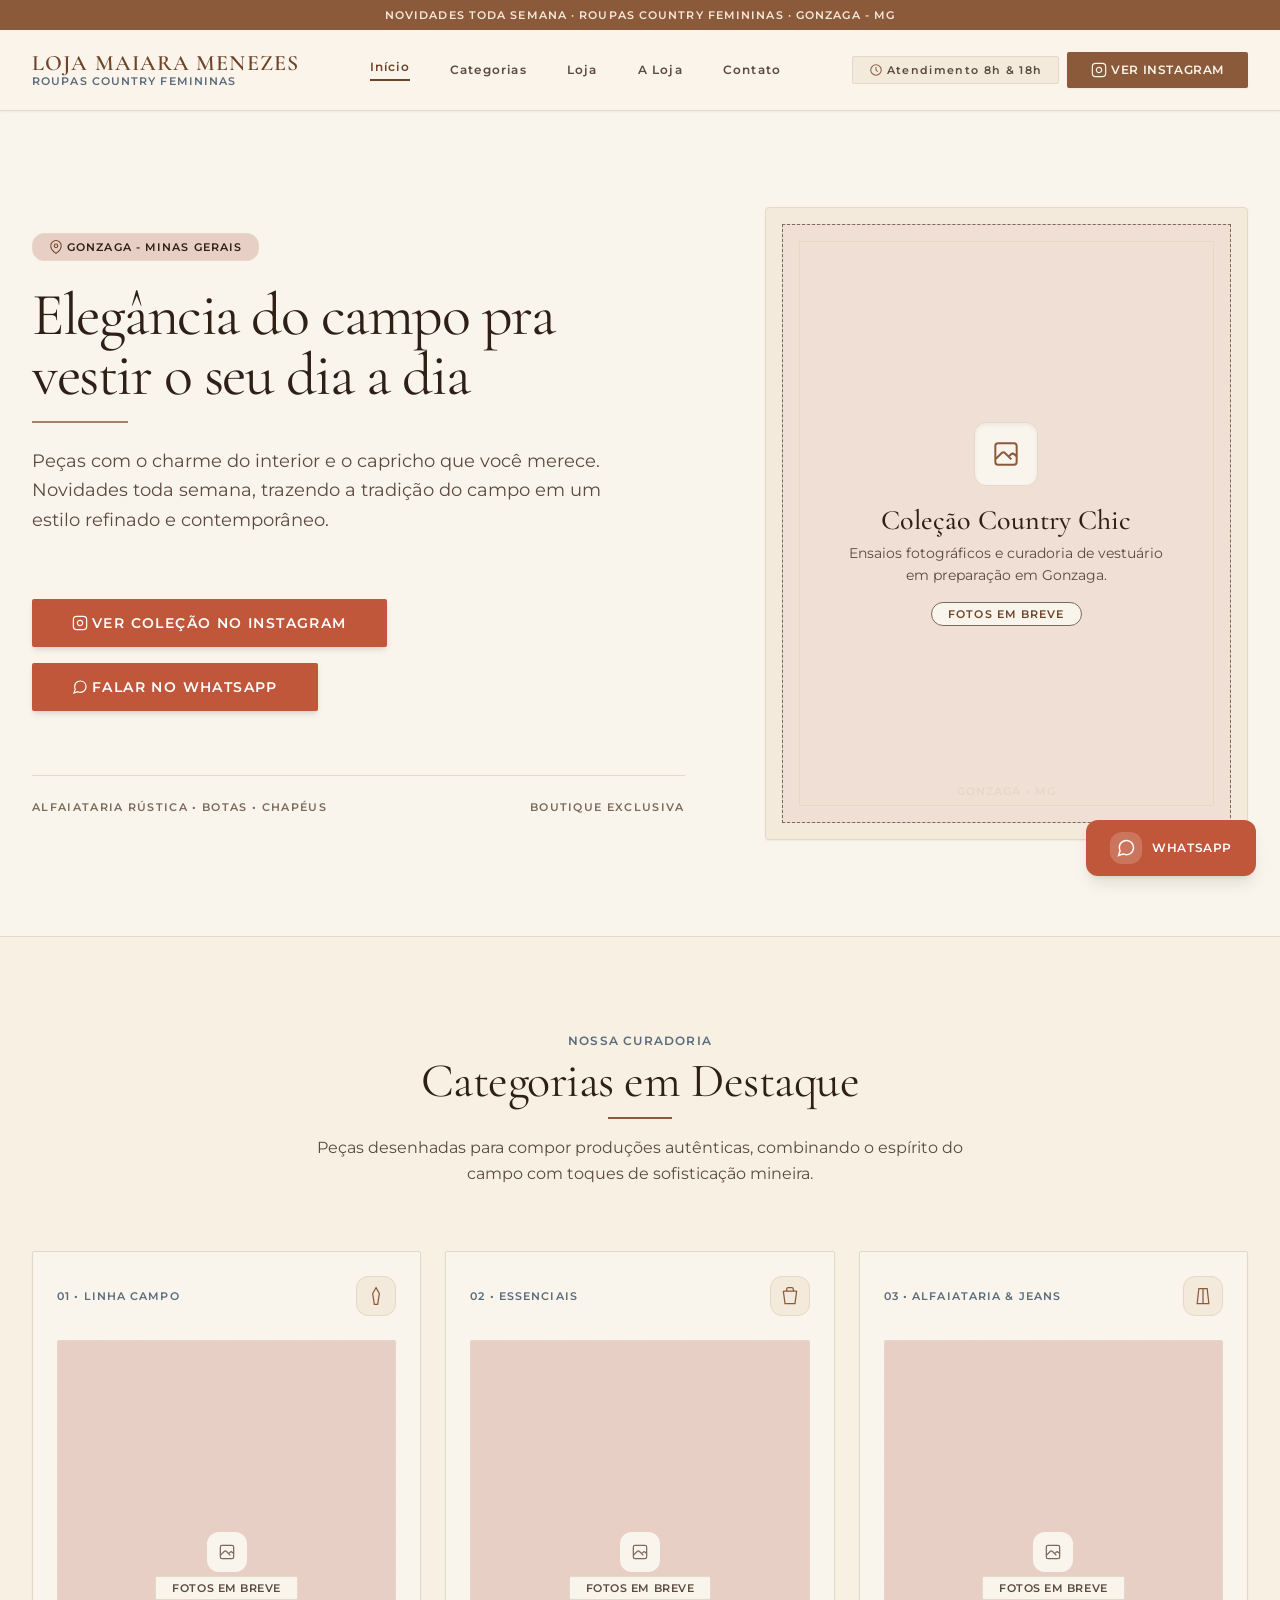
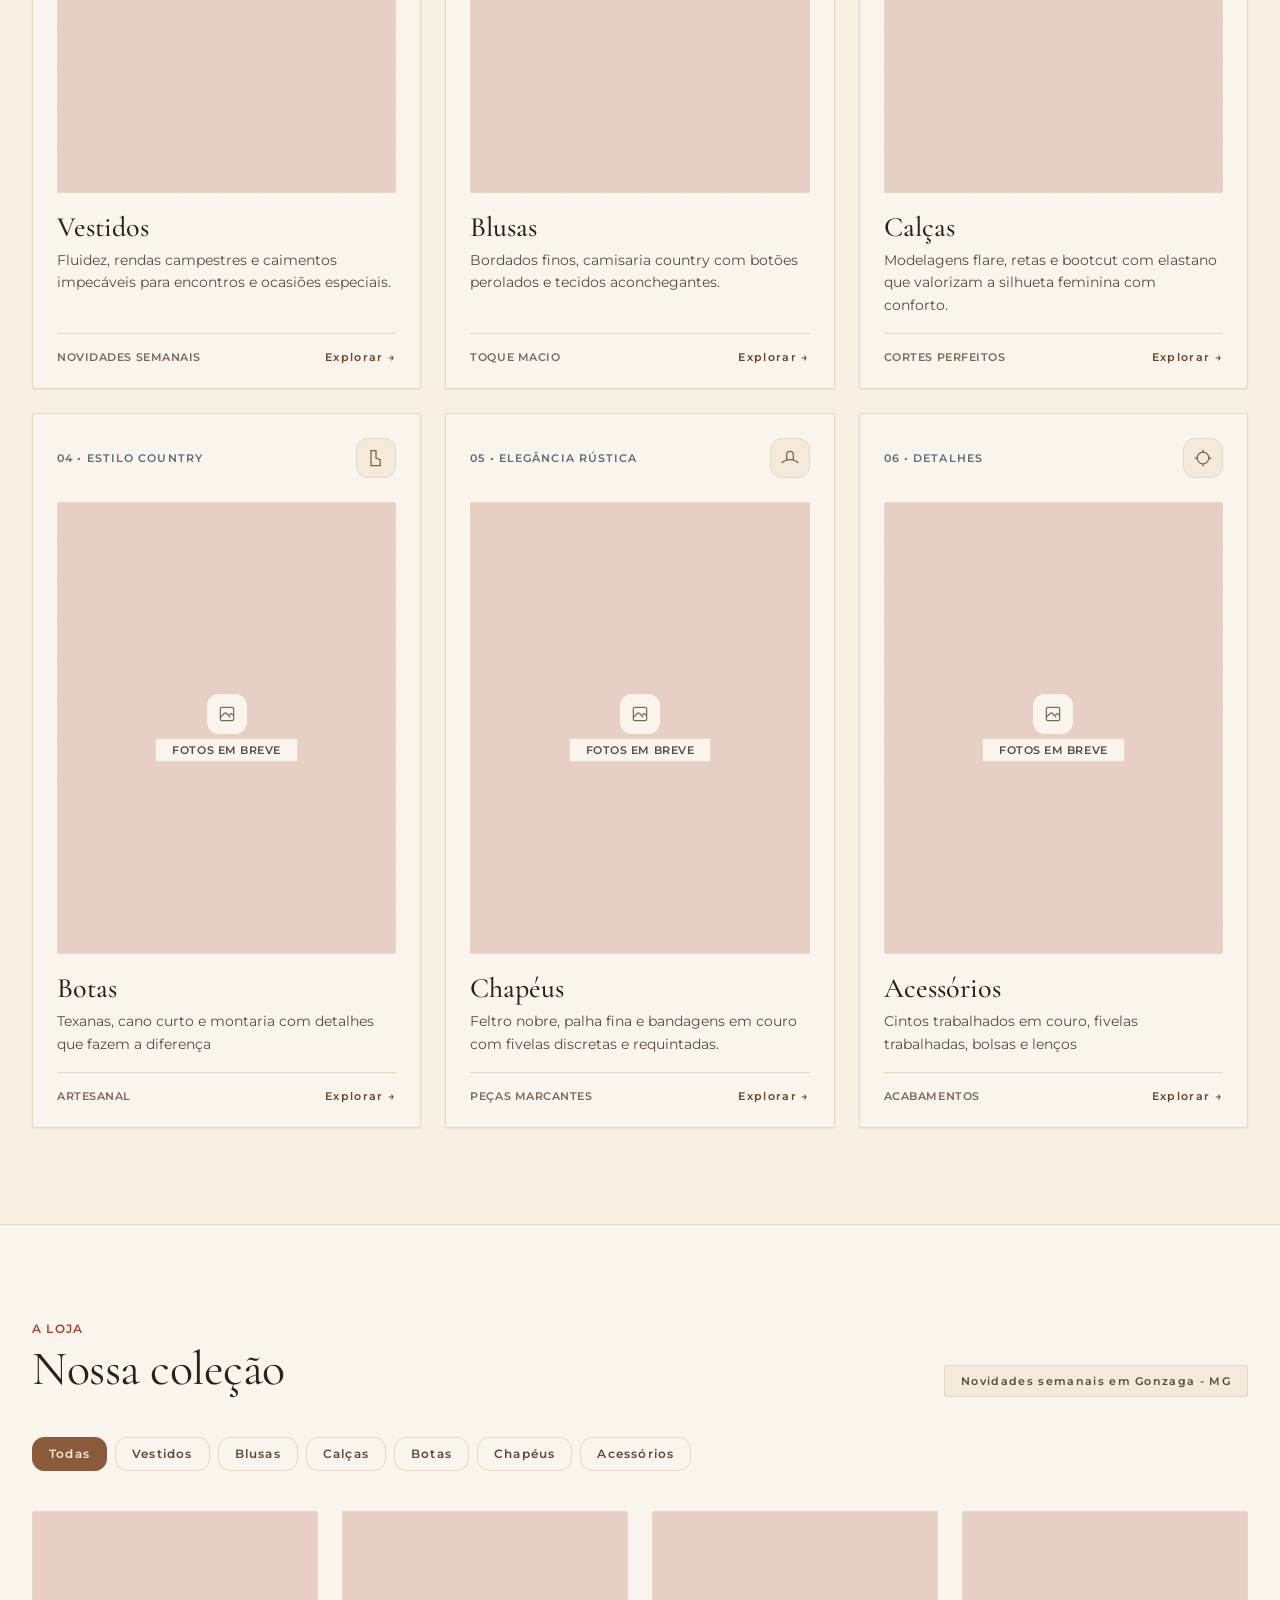
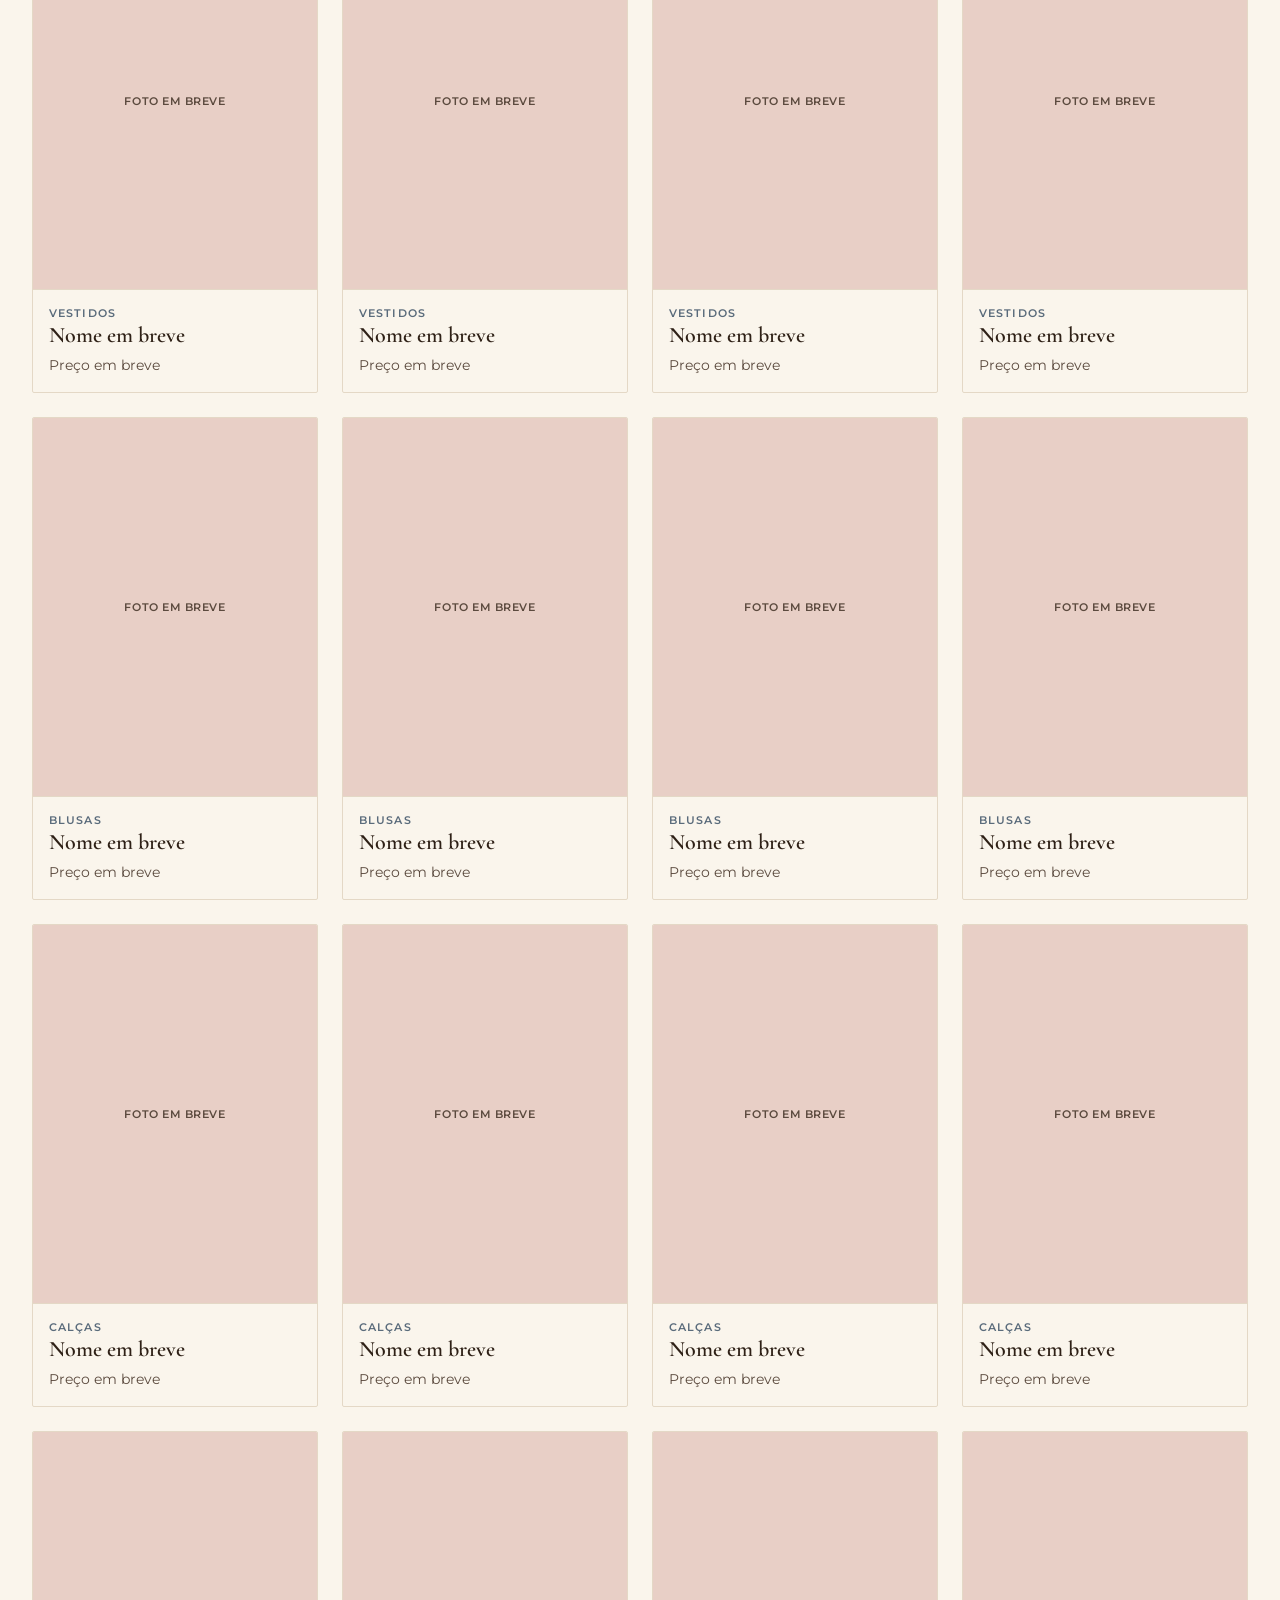
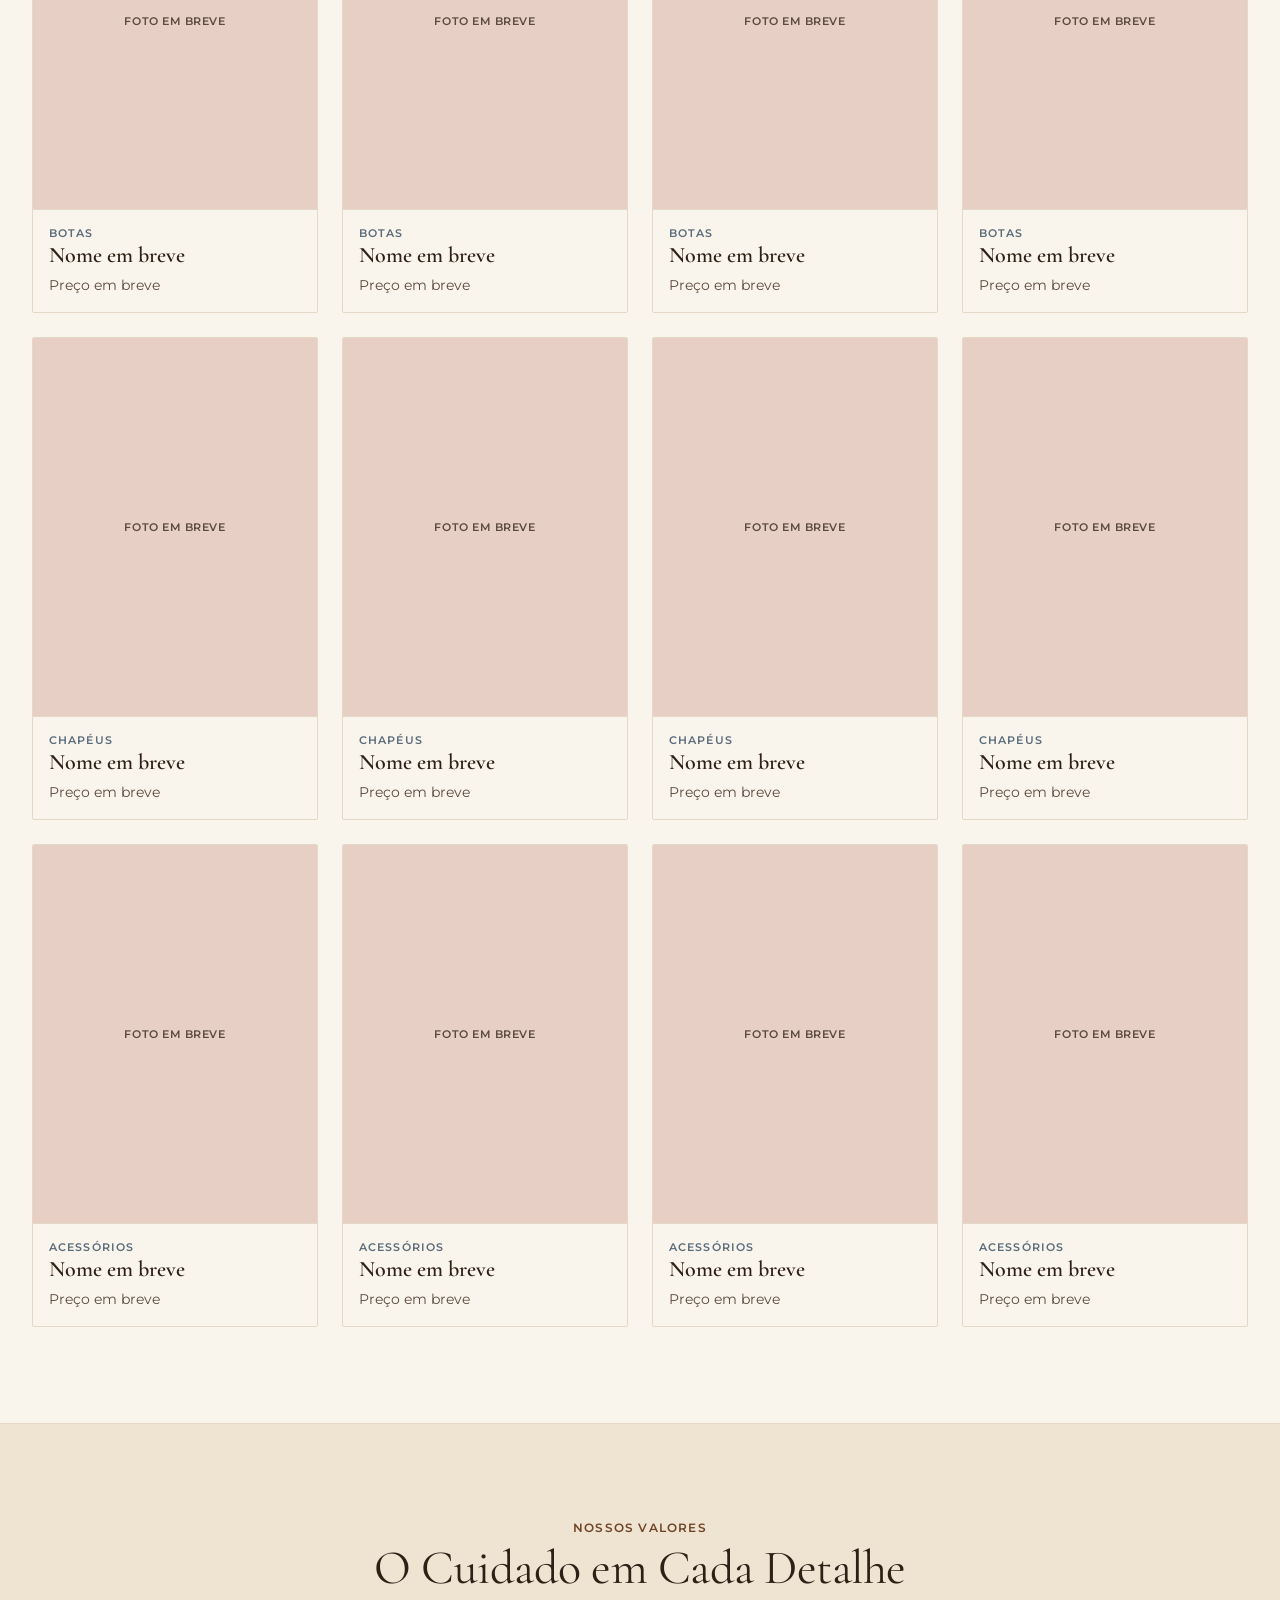
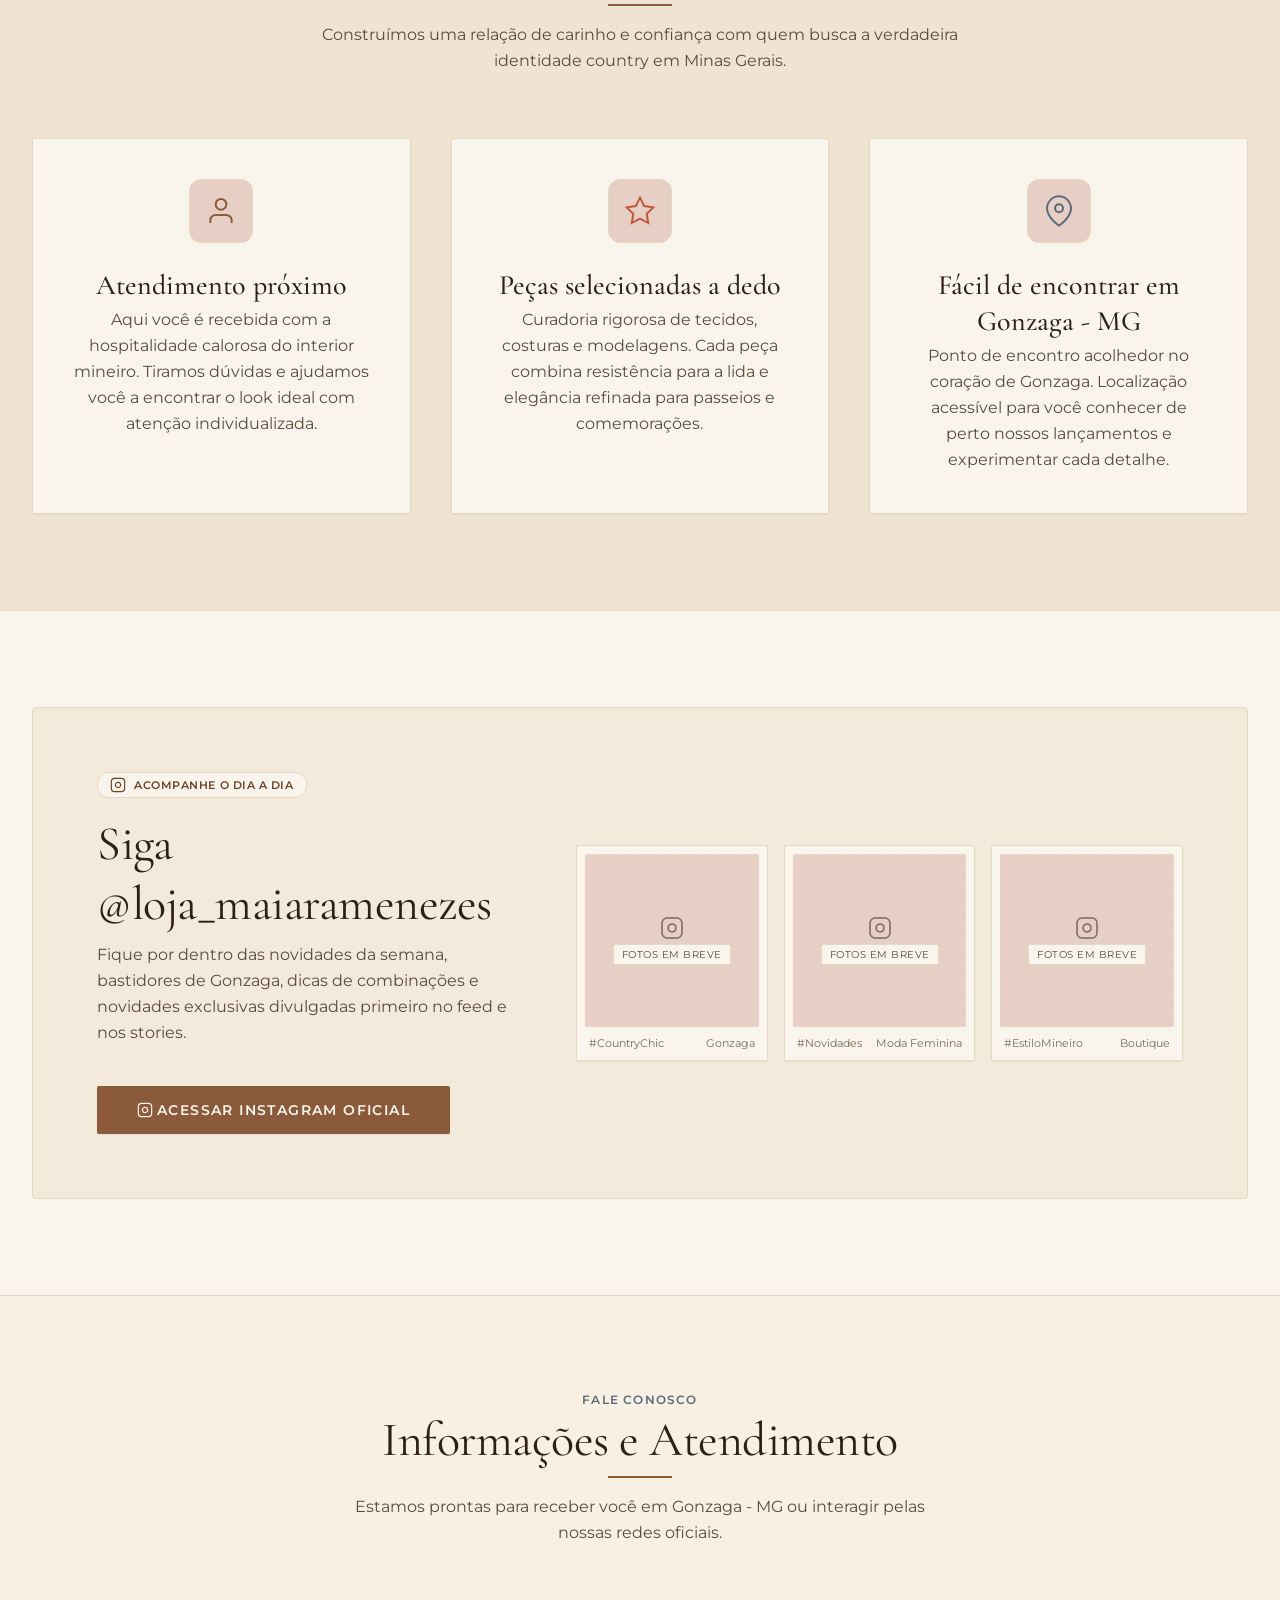
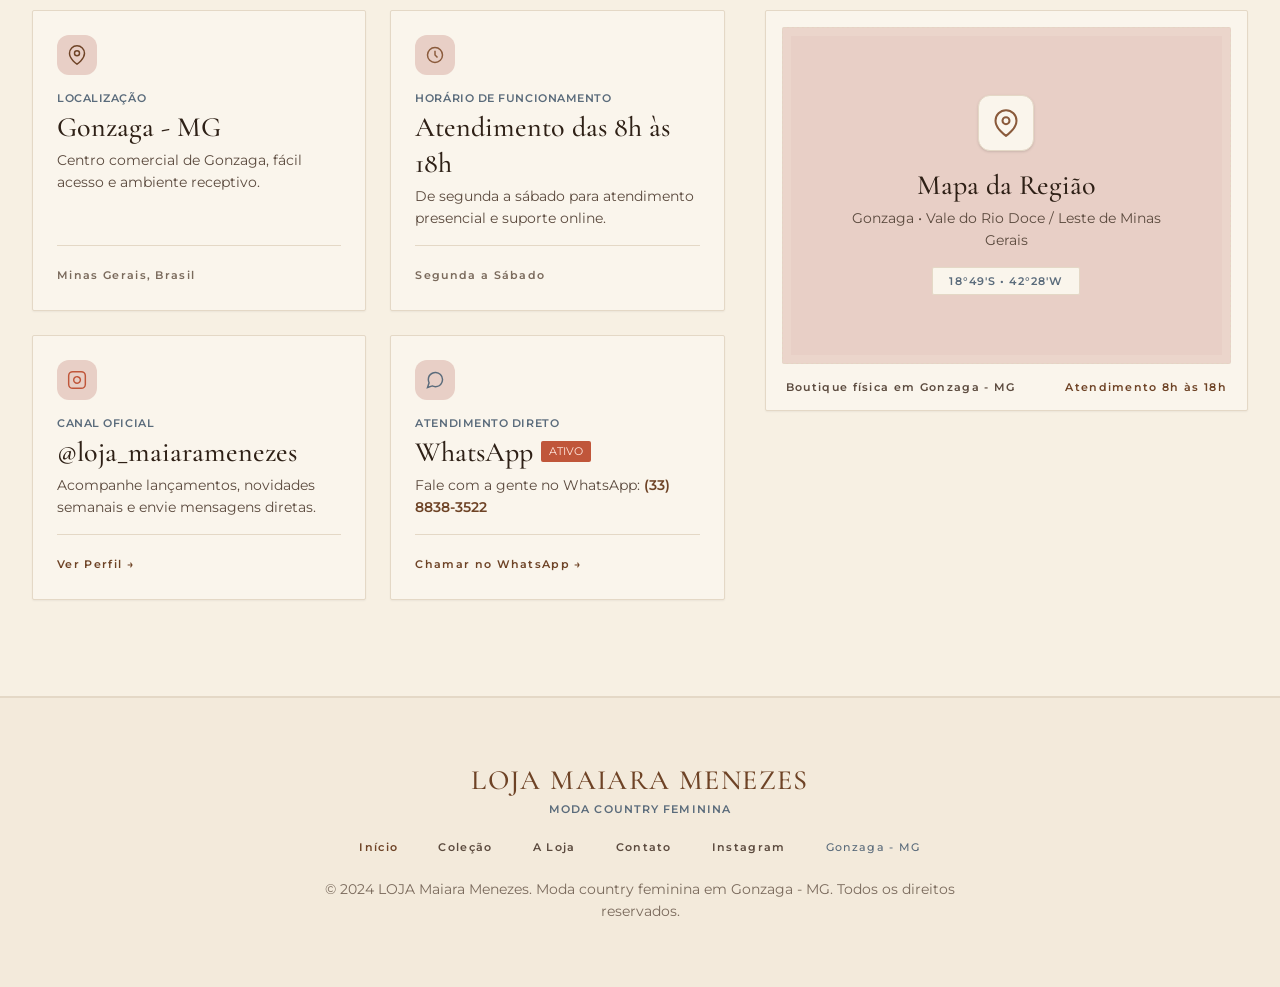
==== commit 275ecb67: "feat: WhatsApp funcional (hero, flutuante, contato, modal e menu) - (33) 8838-3522" ====
--- a/index.html
+++ b/index.html
@@ -107,10 +107,7 @@
 <span class="inline-flex items-center gap-space-xs"><svg class="w-4 h-4 text-primary-container" fill="none" stroke="currentColor" stroke-width="1.75" viewbox="0 0 24 24"><path d="M21 10c0 7-9 13-9 13s-9-6-9-13a9 9 0 0 1 18 0z"></path><circle cx="12" cy="10" r="3"></circle></svg> Gonzaga - Minas Gerais</span>
 <span class="inline-flex items-center gap-space-xs"><svg class="w-4 h-4 text-primary-container" fill="none" stroke="currentColor" stroke-width="1.75" viewbox="0 0 24 24"><rect height="20" rx="5" ry="5" width="20" x="2" y="2"></rect><path d="M16 11.37A4 4 0 1 1 12.63 8 4 4 0 0 1 16 11.37z"></path><line x1="17.5" x2="17.51" y1="6.5" y2="6.5"></line></svg> @loja_maiaramenezes</span>
 </div>
-<a class="inline-flex items-center justify-center gap-space-xs px-space-xl py-3 bg-primary-container text-surface rounded-full text-label-lg font-label-lg uppercase tracking-wider active:scale-95" href="https://www.instagram.com/loja_maiaramenezes/" rel="noopener" target="_blank">
-<svg class="w-4 h-4 text-surface" fill="none" stroke="currentColor" stroke-width="1.75" viewbox="0 0 24 24"><rect height="20" rx="5" ry="5" width="20" x="2" y="2"></rect><path d="M16 11.37A4 4 0 1 1 12.63 8 4 4 0 0 1 16 11.37z"></path><line x1="17.5" x2="17.51" y1="6.5" y2="6.5"></line></svg>
-      Ver no Instagram
-    </a>
+<a class="inline-flex items-center justify-center gap-space-xs px-space-xl py-3 bg-tertiary-container text-on-tertiary rounded-full text-label-lg font-label-lg uppercase tracking-wider active:scale-95" href="https://wa.me/553388383522?text=Ol%C3%A1%21%20Quero%20ver%20as%20pe%C3%A7as%20da%20Loja%20Maiara%20Menezes." target="_blank" rel="noopener"><svg class="w-4 h-4 text-on-tertiary" fill="none" stroke="currentColor" stroke-width="1.75" viewbox="0 0 24 24"><path d="M21 11.5a8.38 8.38 0 0 1-.9 3.8 8.5 8.5 0 0 1-7.6 4.7 8.38 8.38 0 0 1-3.8-.9L3 21l1.9-5.7a8.38 8.38 0 0 1-.9-3.8 8.5 8.5 0 0 1 4.7-7.6 8.38 8.38 0 0 1 3.8-.9h.5a8.48 8.48 0 0 1 8 8v.5z"></path></svg><span>Falar no WhatsApp</span></a>
 </nav>
 </div>
 </header>
@@ -151,14 +148,7 @@
 <span>Ver coleção no Instagram</span>
 </a>
 <div class="relative group">
-<button class="px-space-xl py-3.5 border border-primary-container text-primary-container bg-surface hover:bg-surface-container text-label-lg font-label-lg rounded transition-all duration-200 uppercase tracking-widest inline-flex items-center gap-space-xs cursor-not-allowed opacity-90">
-<svg class="w-4 h-4 text-secondary" fill="none" stroke="currentColor" stroke-width="1.75" viewbox="0 0 24 24">
-<circle cx="12" cy="12" r="9"></circle>
-<polyline points="12 7 12 12 14 14"></polyline>
-</svg>
-<span>WhatsApp em breve</span>
-<span class="ml-1 text-[10px] bg-secondary-container text-on-secondary-container px-2 py-0.5 rounded tracking-normal">Aviso</span>
-</button>
+<a class="px-space-xl py-3.5 bg-tertiary-container hover:bg-tertiary text-on-tertiary text-label-lg font-label-lg rounded transition-all duration-200 uppercase tracking-widest inline-flex items-center gap-space-xs shadow-md active:scale-95" href="https://wa.me/553388383522?text=Ol%C3%A1%21%20Quero%20ver%20as%20pe%C3%A7as%20da%20Loja%20Maiara%20Menezes." target="_blank" rel="noopener"><svg class="w-4 h-4 text-on-tertiary" fill="none" stroke="currentColor" stroke-width="1.75" viewbox="0 0 24 24"><path d="M21 11.5a8.38 8.38 0 0 1-.9 3.8 8.5 8.5 0 0 1-7.6 4.7 8.38 8.38 0 0 1-3.8-.9L3 21l1.9-5.7a8.38 8.38 0 0 1-.9-3.8 8.5 8.5 0 0 1 4.7-7.6 8.38 8.38 0 0 1 3.8-.9h.5a8.48 8.48 0 0 1 8 8v.5z"></path></svg><span>Falar no WhatsApp</span></a>
 </div>
 </div>
 <!-- Editorial Quote Footnote -->
@@ -480,9 +470,7 @@
 <h3 id="modalTitulo" class="font-headline-md text-headline-md text-on-surface mb-space-xs"></h3>
 <p id="modalDesc" class="font-body-md text-body-md text-on-surface-variant mb-space-md"></p>
 <p id="modalPreco" class="font-headline-sm text-headline-sm text-primary mb-space-lg"></p>
-<a id="modalCta" href="https://www.instagram.com/loja_maiaramenezes/" target="_blank" rel="noopener" class="inline-flex items-center gap-2 bg-primary-container text-on-primary-container font-label-lg text-label-lg px-space-lg py-space-sm rounded-full hover:opacity-90 transition-opacity">
-            Ver no Instagram
-          </a>
+<a id="modalCta" href="https://wa.me/553388383522?text=Ol%C3%A1%21%20Quero%20ver%20as%20pe%C3%A7as%20da%20Loja%20Maiara%20Menezes." target="_blank" rel="noopener" class="inline-flex items-center gap-2 bg-tertiary-container text-on-tertiary font-label-lg text-label-lg px-space-lg py-space-sm rounded-full hover:bg-tertiary transition-colors"><svg class="w-4 h-4" fill="none" stroke="currentColor" stroke-width="1.75" viewbox="0 0 24 24"><path d="M21 11.5a8.38 8.38 0 0 1-.9 3.8 8.5 8.5 0 0 1-7.6 4.7 8.38 8.38 0 0 1-3.8-.9L3 21l1.9-5.7a8.38 8.38 0 0 1-.9-3.8 8.5 8.5 0 0 1 4.7-7.6 8.38 8.38 0 0 1 3.8-.9h.5a8.48 8.48 0 0 1 8 8v.5z"></path></svg><span>Comprar no WhatsApp</span></a>
 </div>
 </div>
 <!-- SECTION 5: CONFIANÇA (3 PILARES) -->
@@ -725,14 +713,12 @@
 <span class="text-label-sm font-label-sm text-secondary uppercase tracking-wider block mb-1">Atendimento Direto</span>
 <div class="flex items-center gap-2 mb-space-xs">
 <h4 class="font-headline-md text-headline-md text-on-surface">WhatsApp</h4>
-<span class="bg-secondary-container text-on-secondary-container text-[11px] font-label-sm px-2 py-0.5 rounded uppercase">Em breve</span>
-</div>
-<p class="font-body-sm text-body-sm text-on-surface-variant">
-                  Linha de canal direto em implantação para pedidos rápidos.
-                </p>
+<span class="bg-tertiary-container text-on-tertiary-container text-[11px] font-label-sm px-2 py-0.5 rounded uppercase">Ativo</span>
+</div>
+<p class="font-body-sm text-body-sm text-on-surface-variant">Fale com a gente no WhatsApp: <a class="text-primary font-semibold" href="https://wa.me/553388383522?text=Ol%C3%A1%21%20Quero%20ver%20as%20pe%C3%A7as%20da%20Loja%20Maiara%20Menezes." target="_blank" rel="noopener">(33) 8838-3522</a></p>
 </div>
 <div class="pt-space-md mt-space-md border-t border-outline-variant">
-<span class="text-label-sm font-label-sm text-outline">Canal em preparação</span>
+<a class="text-label-sm font-label-sm text-primary font-semibold" href="https://wa.me/553388383522?text=Ol%C3%A1%21%20Quero%20ver%20as%20pe%C3%A7as%20da%20Loja%20Maiara%20Menezes." target="_blank" rel="noopener">Chamar no WhatsApp →</a>
 </div>
 </div>
 </div>
@@ -795,29 +781,11 @@
       </p>
 </div>
 </footer>
-<!-- FLOATING ACTION BUTTON (WHATSAPP EM BREVE) -->
-<div class="fixed bottom-6 right-6 z-50">
-<div class="relative group">
-<button aria-label="WhatsApp em breve" class="flex items-center gap-2.5 px-space-lg py-3 bg-surface border border-primary-container text-on-surface shadow-lg rounded-full hover:bg-surface-container transition-all duration-200 cursor-not-allowed" type="button">
-<!-- WhatsApp SVG Icon -->
-<span class="w-8 h-8 rounded-full bg-surface-variant flex items-center justify-center text-primary-container">
-<svg class="w-4 h-4" fill="none" stroke="currentColor" stroke-width="1.75" viewbox="0 0 24 24">
-<path d="M21 11.5a8.38 8.38 0 0 1-.9 3.8 8.5 8.5 0 0 1-7.6 4.7 8.38 8.38 0 0 1-3.8-.9L3 21l1.9-5.7a8.38 8.38 0 0 1-.9-3.8 8.5 8.5 0 0 1 4.7-7.6 8.38 8.38 0 0 1 3.8-.9h.5a8.48 8.48 0 0 1 8 8v.5z"></path>
-</svg>
-</span>
-<span class="font-label-md text-label-md tracking-wider uppercase text-on-surface">
-          WhatsApp em breve
-        </span>
-<span class="text-[10px] bg-secondary-container text-on-secondary-container px-2 py-0.5 rounded-full font-label-sm">
-          Breve
-        </span>
-</button>
-<!-- Atmospheric Hover Tooltip -->
-<div class="absolute bottom-full right-0 mb-2 hidden group-hover:block whitespace-nowrap bg-inverse-surface text-inverse-on-surface text-label-sm font-label-sm px-3 py-1.5 rounded shadow-md">
-        Canal de atendimento via WhatsApp em ativação!
-      </div>
-</div>
-</div>
+<!-- FLOATING WHATSAPP BUTTON -->
+<a class="fixed bottom-6 right-6 z-50 flex items-center gap-2.5 px-space-lg py-3 bg-tertiary-container text-on-tertiary shadow-lg rounded-full hover:bg-tertiary transition-all duration-200 active:scale-95" href="https://wa.me/553388383522?text=Ol%C3%A1%21%20Quero%20ver%20as%20pe%C3%A7as%20da%20Loja%20Maiara%20Menezes." target="_blank" rel="noopener" aria-label="Falar no WhatsApp">
+<span class="w-8 h-8 rounded-full bg-surface/20 flex items-center justify-center"><svg class="w-5 h-5" fill="none" stroke="currentColor" stroke-width="1.75" viewbox="0 0 24 24"><path d="M21 11.5a8.38 8.38 0 0 1-.9 3.8 8.5 8.5 0 0 1-7.6 4.7 8.38 8.38 0 0 1-3.8-.9L3 21l1.9-5.7a8.38 8.38 0 0 1-.9-3.8 8.5 8.5 0 0 1 4.7-7.6 8.38 8.38 0 0 1 3.8-.9h.5a8.48 8.48 0 0 1 8 8v.5z"></path></svg></span>
+<span class="hidden sm:inline font-label-md text-label-md tracking-wider uppercase">WhatsApp</span>
+</a>
 <script src="produtos.js"></script>
 <script src="app.js"></script>
 </body></html>
--- a/styles.css
+++ b/styles.css
@@ -1 +1 @@
-*,:after,:before{--tw-border-spacing-x:0;--tw-border-spacing-y:0;--tw-translate-x:0;--tw-translate-y:0;--tw-rotate:0;--tw-skew-x:0;--tw-skew-y:0;--tw-scale-x:1;--tw-scale-y:1;--tw-pan-x: ;--tw-pan-y: ;--tw-pinch-zoom: ;--tw-scroll-snap-strictness:proximity;--tw-gradient-from-position: ;--tw-gradient-via-position: ;--tw-gradient-to-position: ;--tw-ordinal: ;--tw-slashed-zero: ;--tw-numeric-figure: ;--tw-numeric-spacing: ;--tw-numeric-fraction: ;--tw-ring-inset: ;--tw-ring-offset-width:0px;--tw-ring-offset-color:#fff;--tw-ring-color:rgba(59,130,246,.5);--tw-ring-offset-shadow:0 0 #0000;--tw-ring-shadow:0 0 #0000;--tw-shadow:0 0 #0000;--tw-shadow-colored:0 0 #0000;--tw-blur: ;--tw-brightness: ;--tw-contrast: ;--tw-grayscale: ;--tw-hue-rotate: ;--tw-invert: ;--tw-saturate: ;--tw-sepia: ;--tw-drop-shadow: ;--tw-backdrop-blur: ;--tw-backdrop-brightness: ;--tw-backdrop-contrast: ;--tw-backdrop-grayscale: ;--tw-backdrop-hue-rotate: ;--tw-backdrop-invert: ;--tw-backdrop-opacity: ;--tw-backdrop-saturate: ;--tw-backdrop-sepia: ;--tw-contain-size: ;--tw-contain-layout: ;--tw-contain-paint: ;--tw-contain-style: }::backdrop{--tw-border-spacing-x:0;--tw-border-spacing-y:0;--tw-translate-x:0;--tw-translate-y:0;--tw-rotate:0;--tw-skew-x:0;--tw-skew-y:0;--tw-scale-x:1;--tw-scale-y:1;--tw-pan-x: ;--tw-pan-y: ;--tw-pinch-zoom: ;--tw-scroll-snap-strictness:proximity;--tw-gradient-from-position: ;--tw-gradient-via-position: ;--tw-gradient-to-position: ;--tw-ordinal: ;--tw-slashed-zero: ;--tw-numeric-figure: ;--tw-numeric-spacing: ;--tw-numeric-fraction: ;--tw-ring-inset: ;--tw-ring-offset-width:0px;--tw-ring-offset-color:#fff;--tw-ring-color:rgba(59,130,246,.5);--tw-ring-offset-shadow:0 0 #0000;--tw-ring-shadow:0 0 #0000;--tw-shadow:0 0 #0000;--tw-shadow-colored:0 0 #0000;--tw-blur: ;--tw-brightness: ;--tw-contrast: ;--tw-grayscale: ;--tw-hue-rotate: ;--tw-invert: ;--tw-saturate: ;--tw-sepia: ;--tw-drop-shadow: ;--tw-backdrop-blur: ;--tw-backdrop-brightness: ;--tw-backdrop-contrast: ;--tw-backdrop-grayscale: ;--tw-backdrop-hue-rotate: ;--tw-backdrop-invert: ;--tw-backdrop-opacity: ;--tw-backdrop-saturate: ;--tw-backdrop-sepia: ;--tw-contain-size: ;--tw-contain-layout: ;--tw-contain-paint: ;--tw-contain-style: }/*! tailwindcss v3.4.17 | MIT License | https://tailwindcss.com*/*,:after,:before{box-sizing:border-box;border:0 solid #e5e7eb}:after,:before{--tw-content:""}:host,html{line-height:1.5;-webkit-text-size-adjust:100%;-moz-tab-size:4;-o-tab-size:4;tab-size:4;font-family:ui-sans-serif,system-ui,sans-serif,Apple Color Emoji,Segoe UI Emoji,Segoe UI Symbol,Noto Color Emoji;font-feature-settings:normal;font-variation-settings:normal;-webkit-tap-highlight-color:transparent}body{margin:0;line-height:inherit}hr{height:0;color:inherit;border-top-width:1px}abbr:where([title]){-webkit-text-decoration:underline dotted;text-decoration:underline dotted}h1,h2,h3,h4,h5,h6{font-size:inherit;font-weight:inherit}a{color:inherit;text-decoration:inherit}b,strong{font-weight:bolder}code,kbd,pre,samp{font-family:ui-monospace,SFMono-Regular,Menlo,Monaco,Consolas,Liberation Mono,Courier New,monospace;font-feature-settings:normal;font-variation-settings:normal;font-size:1em}small{font-size:80%}sub,sup{font-size:75%;line-height:0;position:relative;vertical-align:baseline}sub{bottom:-.25em}sup{top:-.5em}table{text-indent:0;border-color:inherit;border-collapse:collapse}button,input,optgroup,select,textarea{font-family:inherit;font-feature-settings:inherit;font-variation-settings:inherit;font-size:100%;font-weight:inherit;line-height:inherit;letter-spacing:inherit;color:inherit;margin:0;padding:0}button,select{text-transform:none}button,input:where([type=button]),input:where([type=reset]),input:where([type=submit]){-webkit-appearance:button;background-color:transparent;background-image:none}:-moz-focusring{outline:auto}:-moz-ui-invalid{box-shadow:none}progress{vertical-align:baseline}::-webkit-inner-spin-button,::-webkit-outer-spin-button{height:auto}[type=search]{-webkit-appearance:textfield;outline-offset:-2px}::-webkit-search-decoration{-webkit-appearance:none}::-webkit-file-upload-button{-webkit-appearance:button;font:inherit}summary{display:list-item}blockquote,dd,dl,figure,h1,h2,h3,h4,h5,h6,hr,p,pre{margin:0}fieldset{margin:0}fieldset,legend{padding:0}menu,ol,ul{list-style:none;margin:0;padding:0}dialog{padding:0}textarea{resize:vertical}input::-moz-placeholder,textarea::-moz-placeholder{opacity:1;color:#9ca3af}input::placeholder,textarea::placeholder{opacity:1;color:#9ca3af}[role=button],button{cursor:pointer}:disabled{cursor:default}audio,canvas,embed,iframe,img,object,svg,video{display:block;vertical-align:middle}img,video{max-width:100%;height:auto}[hidden]:where(:not([hidden=until-found])){display:none}.pointer-events-none{pointer-events:none}.fixed{position:fixed}.absolute{position:absolute}.relative{position:relative}.sticky{position:sticky}.inset-0{inset:0}.inset-4{inset:1rem}.bottom-6{bottom:1.5rem}.bottom-full{bottom:100%}.right-0{right:0}.right-6{right:1.5rem}.right-space-sm{right:.5rem}.top-0{top:0}.top-space-sm{top:.5rem}.z-10{z-index:10}.z-50{z-index:50}.z-\[60\]{z-index:60}.col-span-12{grid-column:span 12/span 12}.mx-auto{margin-left:auto;margin-right:auto}.mb-1{margin-bottom:.25rem}.mb-2{margin-bottom:.5rem}.mb-space-2xl{margin-bottom:4rem}.mb-space-lg{margin-bottom:1.5rem}.mb-space-md{margin-bottom:1rem}.mb-space-sm{margin-bottom:.5rem}.mb-space-xl{margin-bottom:2.5rem}.mb-space-xs{margin-bottom:.25rem}.ml-1{margin-left:.25rem}.mt-1{margin-top:.25rem}.mt-2{margin-top:.5rem}.mt-space-2xl{margin-top:4rem}.mt-space-md{margin-top:1rem}.block{display:block}.inline-block{display:inline-block}.flex{display:flex}.inline-flex{display:inline-flex}.grid{display:grid}.hidden{display:none}.aspect-\[3\/4\]{aspect-ratio:3/4}.aspect-\[4\/3\]{aspect-ratio:4/3}.aspect-square{aspect-ratio:1/1}.h-0\.5{height:.125rem}.h-10{height:2.5rem}.h-14{height:3.5rem}.h-16{height:4rem}.h-3\.5{height:.875rem}.h-4{height:1rem}.h-5{height:1.25rem}.h-6{height:1.5rem}.h-7{height:1.75rem}.h-8{height:2rem}.h-9{height:2.25rem}.h-full{height:100%}.max-h-\[90vh\]{max-height:90vh}.max-h-\[calc\(100vh-4rem\)\]{max-height:calc(100vh - 4rem)}.w-10{width:2.5rem}.w-14{width:3.5rem}.w-16{width:4rem}.w-24{width:6rem}.w-3\.5{width:.875rem}.w-4{width:1rem}.w-5{width:1.25rem}.w-6{width:1.5rem}.w-7{width:1.75rem}.w-8{width:2rem}.w-9{width:2.25rem}.w-full{width:100%}.max-w-2xl{max-width:42rem}.max-w-\[1440px\]{max-width:1440px}.max-w-md{max-width:28rem}.max-w-xl{max-width:36rem}.max-w-xs{max-width:20rem}.shrink-0{flex-shrink:0}.cursor-not-allowed{cursor:not-allowed}.cursor-pointer{cursor:pointer}.resize{resize:both}.grid-cols-1{grid-template-columns:repeat(1,minmax(0,1fr))}.grid-cols-12{grid-template-columns:repeat(12,minmax(0,1fr))}.grid-cols-2{grid-template-columns:repeat(2,minmax(0,1fr))}.grid-cols-3{grid-template-columns:repeat(3,minmax(0,1fr))}.flex-col{flex-direction:column}.flex-wrap{flex-wrap:wrap}.items-start{align-items:flex-start}.items-center{align-items:center}.justify-center{justify-content:center}.justify-between{justify-content:space-between}.gap-1{gap:.25rem}.gap-2{gap:.5rem}.gap-2\.5{gap:.625rem}.gap-space-2xl{gap:4rem}.gap-space-lg{gap:1.5rem}.gap-space-md{gap:1rem}.gap-space-sm{gap:.5rem}.gap-space-xl{gap:2.5rem}.gap-space-xs{gap:.25rem}.gap-x-space-xl{-moz-column-gap:2.5rem;column-gap:2.5rem}.gap-y-space-sm{row-gap:.5rem}.overflow-auto{overflow:auto}.overflow-hidden{overflow:hidden}.overflow-y-auto{overflow-y:auto}.scroll-smooth{scroll-behavior:smooth}.whitespace-nowrap{white-space:nowrap}.rounded{border-radius:.125rem}.rounded-full{border-radius:.75rem}.rounded-lg{border-radius:.25rem}.border{border-width:1px}.border-8{border-width:8px}.border-b{border-bottom-width:1px}.border-b-2{border-bottom-width:2px}.border-t{border-top-width:1px}.border-dashed{border-style:dashed}.border-outline{--tw-border-opacity:1;border-color:rgb(122 106 92/var(--tw-border-opacity,1))}.border-outline-variant{--tw-border-opacity:1;border-color:rgb(228 216 198/var(--tw-border-opacity,1))}.border-primary{--tw-border-opacity:1;border-color:rgb(110 67 38/var(--tw-border-opacity,1))}.border-primary-container{--tw-border-opacity:1;border-color:rgb(138 90 59/var(--tw-border-opacity,1))}.border-surface-container{--tw-border-opacity:1;border-color:rgb(243 234 219/var(--tw-border-opacity,1))}.bg-black\/50{background-color:rgba(0,0,0,.5)}.bg-inverse-surface{--tw-bg-opacity:1;background-color:rgb(61 45 35/var(--tw-bg-opacity,1))}.bg-primary-container{--tw-bg-opacity:1;background-color:rgb(138 90 59/var(--tw-bg-opacity,1))}.bg-secondary-container{--tw-bg-opacity:1;background-color:rgb(214 224 232/var(--tw-bg-opacity,1))}.bg-surface{--tw-bg-opacity:1;background-color:rgb(250 245 236/var(--tw-bg-opacity,1))}.bg-surface-container{--tw-bg-opacity:1;background-color:rgb(243 234 219/var(--tw-bg-opacity,1))}.bg-surface-container-high{--tw-bg-opacity:1;background-color:rgb(239 228 210/var(--tw-bg-opacity,1))}.bg-surface-container-low{--tw-bg-opacity:1;background-color:rgb(247 240 227/var(--tw-bg-opacity,1))}.bg-surface-variant{--tw-bg-opacity:1;background-color:rgb(232 207 198/var(--tw-bg-opacity,1))}.bg-surface\/95{background-color:hsla(39,58%,95%,.95)}.bg-tertiary-container{--tw-bg-opacity:1;background-color:rgb(192 86 58/var(--tw-bg-opacity,1))}.object-cover{-o-object-fit:cover;object-fit:cover}.p-2{padding:.5rem}.p-space-2xl{padding:4rem}.p-space-lg{padding:1.5rem}.p-space-md{padding:1rem}.p-space-xl{padding:2.5rem}.px-1{padding-left:.25rem;padding-right:.25rem}.px-2{padding-left:.5rem;padding-right:.5rem}.px-3{padding-left:.75rem;padding-right:.75rem}.px-gutter{padding-left:1.5rem;padding-right:1.5rem}.px-gutter-desktop{padding-left:2rem;padding-right:2rem}.px-space-lg{padding-left:1.5rem;padding-right:1.5rem}.px-space-md{padding-left:1rem;padding-right:1rem}.px-space-xl{padding-left:2.5rem;padding-right:2.5rem}.px-space-xs{padding-left:.25rem;padding-right:.25rem}.py-0\.5{padding-top:.125rem;padding-bottom:.125rem}.py-1{padding-top:.25rem;padding-bottom:.25rem}.py-1\.5{padding-top:.375rem;padding-bottom:.375rem}.py-2{padding-top:.5rem;padding-bottom:.5rem}.py-2\.5{padding-top:.625rem;padding-bottom:.625rem}.py-3{padding-top:.75rem;padding-bottom:.75rem}.py-3\.5{padding-top:.875rem;padding-bottom:.875rem}.py-space-2xl{padding-top:4rem;padding-bottom:4rem}.py-space-3xl{padding-top:6rem;padding-bottom:6rem}.py-space-lg{padding-top:1.5rem;padding-bottom:1.5rem}.py-space-sm{padding-top:.5rem;padding-bottom:.5rem}.pb-1{padding-bottom:.25rem}.pr-0{padding-right:0}.pt-space-lg{padding-top:1.5rem}.pt-space-md{padding-top:1rem}.text-left{text-align:left}.text-center{text-align:center}.font-body-lg,.font-body-md,.font-body-sm{font-family:Montserrat,sans-serif}.font-display-hero,.font-headline-md,.font-headline-sm,.font-headline-xl{font-family:Cormorant Garamond,EB Garamond,serif}.font-label-lg,.font-label-md,.font-label-sm{font-family:Montserrat,sans-serif}.text-\[10px\]{font-size:10px}.text-\[11px\]{font-size:11px}.text-body-lg{font-size:1.125rem;line-height:1.75rem;font-weight:400}.text-body-md{font-size:1rem;line-height:1.625rem;font-weight:400}.text-body-sm{font-size:.875rem;line-height:1.375rem;font-weight:400}.text-display-hero{font-size:3.75rem;line-height:4.25rem;letter-spacing:-.01em;font-weight:400}.text-headline-md{font-size:1.75rem;line-height:2.25rem;font-weight:500}.text-headline-sm{font-size:1.375rem;line-height:1.875rem;font-weight:600}.text-headline-xl{font-size:3rem;line-height:3.5rem;letter-spacing:-.01em;font-weight:400}.text-label-lg{font-size:.875rem;line-height:1.25rem;letter-spacing:.08em;font-weight:600}.text-label-md{font-size:.75rem;line-height:1rem;letter-spacing:.1em;font-weight:600}.text-label-sm{font-size:.6875rem;line-height:.875rem;letter-spacing:.12em;font-weight:600}.font-medium{font-weight:500}.font-semibold{font-weight:600}.uppercase{text-transform:uppercase}.leading-none{line-height:1}.leading-relaxed{line-height:1.625}.leading-tight{line-height:1.25}.tracking-normal{letter-spacing:0}.tracking-tight{letter-spacing:-.025em}.tracking-wider{letter-spacing:.05em}.tracking-widest{letter-spacing:.1em}.text-inverse-on-surface{--tw-text-opacity:1;color:rgb(255 248 242/var(--tw-text-opacity,1))}.text-on-primary-container{--tw-text-opacity:1;color:rgb(247 231 216/var(--tw-text-opacity,1))}.text-on-secondary-container{--tw-text-opacity:1;color:rgb(63 76 87/var(--tw-text-opacity,1))}.text-on-surface{--tw-text-opacity:1;color:rgb(46 32 22/var(--tw-text-opacity,1))}.text-on-surface-variant{--tw-text-opacity:1;color:rgb(91 74 62/var(--tw-text-opacity,1))}.text-on-tertiary{--tw-text-opacity:1;color:rgb(255 255 255/var(--tw-text-opacity,1))}.text-outline{--tw-text-opacity:1;color:rgb(122 106 92/var(--tw-text-opacity,1))}.text-outline-variant{--tw-text-opacity:1;color:rgb(228 216 198/var(--tw-text-opacity,1))}.text-primary{--tw-text-opacity:1;color:rgb(110 67 38/var(--tw-text-opacity,1))}.text-primary-container{--tw-text-opacity:1;color:rgb(138 90 59/var(--tw-text-opacity,1))}.text-secondary{--tw-text-opacity:1;color:rgb(90 107 123/var(--tw-text-opacity,1))}.text-surface{--tw-text-opacity:1;color:rgb(250 245 236/var(--tw-text-opacity,1))}.text-tertiary{--tw-text-opacity:1;color:rgb(169 69 45/var(--tw-text-opacity,1))}.text-tertiary-container{--tw-text-opacity:1;color:rgb(192 86 58/var(--tw-text-opacity,1))}.antialiased{-webkit-font-smoothing:antialiased;-moz-osx-font-smoothing:grayscale}.opacity-20{opacity:.2}.opacity-40{opacity:.4}.opacity-75{opacity:.75}.opacity-90{opacity:.9}.shadow{--tw-shadow:0 1px 3px 0 rgba(0,0,0,.1),0 1px 2px -1px rgba(0,0,0,.1);--tw-shadow-colored:0 1px 3px 0 var(--tw-shadow-color),0 1px 2px -1px var(--tw-shadow-color)}.shadow,.shadow-inner{box-shadow:var(--tw-ring-offset-shadow,0 0 #0000),var(--tw-ring-shadow,0 0 #0000),var(--tw-shadow)}.shadow-inner{--tw-shadow:inset 0 2px 4px 0 rgba(0,0,0,.05);--tw-shadow-colored:inset 0 2px 4px 0 var(--tw-shadow-color)}.shadow-lg{--tw-shadow:0 10px 15px -3px rgba(0,0,0,.1),0 4px 6px -4px rgba(0,0,0,.1);--tw-shadow-colored:0 10px 15px -3px var(--tw-shadow-color),0 4px 6px -4px var(--tw-shadow-color)}.shadow-lg,.shadow-md{box-shadow:var(--tw-ring-offset-shadow,0 0 #0000),var(--tw-ring-shadow,0 0 #0000),var(--tw-shadow)}.shadow-md{--tw-shadow:0 4px 6px -1px rgba(0,0,0,.1),0 2px 4px -2px rgba(0,0,0,.1);--tw-shadow-colored:0 4px 6px -1px var(--tw-shadow-color),0 2px 4px -2px var(--tw-shadow-color)}.shadow-sm{--tw-shadow:0 1px 2px 0 rgba(0,0,0,.05);--tw-shadow-colored:0 1px 2px 0 var(--tw-shadow-color);box-shadow:var(--tw-ring-offset-shadow,0 0 #0000),var(--tw-ring-shadow,0 0 #0000),var(--tw-shadow)}.filter{filter:var(--tw-blur) var(--tw-brightness) var(--tw-contrast) var(--tw-grayscale) var(--tw-hue-rotate) var(--tw-invert) var(--tw-saturate) var(--tw-sepia) var(--tw-drop-shadow)}.backdrop-blur-md{--tw-backdrop-blur:blur(12px);-webkit-backdrop-filter:var(--tw-backdrop-blur) var(--tw-backdrop-brightness) var(--tw-backdrop-contrast) var(--tw-backdrop-grayscale) var(--tw-backdrop-hue-rotate) var(--tw-backdrop-invert) var(--tw-backdrop-opacity) var(--tw-backdrop-saturate) var(--tw-backdrop-sepia);backdrop-filter:var(--tw-backdrop-blur) var(--tw-backdrop-brightness) var(--tw-backdrop-contrast) var(--tw-backdrop-grayscale) var(--tw-backdrop-hue-rotate) var(--tw-backdrop-invert) var(--tw-backdrop-opacity) var(--tw-backdrop-saturate) var(--tw-backdrop-sepia)}.transition-all{transition-property:all;transition-timing-function:cubic-bezier(.4,0,.2,1);transition-duration:.15s}.transition-colors{transition-property:color,background-color,border-color,text-decoration-color,fill,stroke;transition-timing-function:cubic-bezier(.4,0,.2,1);transition-duration:.15s}.transition-opacity{transition-property:opacity;transition-timing-function:cubic-bezier(.4,0,.2,1);transition-duration:.15s}.transition-transform{transition-property:transform;transition-timing-function:cubic-bezier(.4,0,.2,1);transition-duration:.15s}.duration-200{transition-duration:.2s}body,html{overflow-x:hidden}@media (max-width:1023px){.px-gutter-desktop{padding-left:1.25rem!important;padding-right:1.25rem!important}}@media (max-width:767px){.py-space-3xl{padding-top:3.25rem!important;padding-bottom:3.25rem!important}.mb-space-2xl{margin-bottom:2.25rem!important}.text-display-hero{font-size:2.4rem!important;line-height:1.08!important;letter-spacing:-.01em!important}.text-headline-xl{font-size:1.9rem!important;line-height:2.3rem!important}.text-headline-lg{font-size:1.6rem!important;line-height:2.1rem!important}[data-cat]{padding:.75rem!important}[data-cat] .aspect-\[3\/4\]{aspect-ratio:1/1!important}[data-cat] h3{font-size:1.1rem!important;line-height:1.3!important;margin-bottom:.1rem!important}[data-cat] p{display:none!important}[data-cat] .pt-space-md{padding-top:.5rem!important}[data-cat] .mt-space-md{margin-top:.5rem!important}[data-cat] .mb-space-lg,[data-cat] .mb-space-md{margin-bottom:.6rem!important}[data-cat] .mb-space-xs{margin-bottom:.1rem!important}#filtros{gap:.4rem!important}#filtros button{padding:.35rem .7rem!important}#gradeProdutos{grid-template-columns:repeat(2,minmax(0,1fr))!important;gap:.75rem!important}}.selection\:bg-surface-variant ::-moz-selection{--tw-bg-opacity:1;background-color:rgb(232 207 198/var(--tw-bg-opacity,1))}.selection\:bg-surface-variant ::selection{--tw-bg-opacity:1;background-color:rgb(232 207 198/var(--tw-bg-opacity,1))}.selection\:text-primary ::-moz-selection{--tw-text-opacity:1;color:rgb(110 67 38/var(--tw-text-opacity,1))}.selection\:text-primary ::selection{--tw-text-opacity:1;color:rgb(110 67 38/var(--tw-text-opacity,1))}.selection\:bg-surface-variant::-moz-selection{--tw-bg-opacity:1;background-color:rgb(232 207 198/var(--tw-bg-opacity,1))}.selection\:bg-surface-variant::selection{--tw-bg-opacity:1;background-color:rgb(232 207 198/var(--tw-bg-opacity,1))}.selection\:text-primary::-moz-selection{--tw-text-opacity:1;color:rgb(110 67 38/var(--tw-text-opacity,1))}.selection\:text-primary::selection{--tw-text-opacity:1;color:rgb(110 67 38/var(--tw-text-opacity,1))}.hover\:border-primary-container:hover{--tw-border-opacity:1;border-color:rgb(138 90 59/var(--tw-border-opacity,1))}.hover\:bg-primary:hover{--tw-bg-opacity:1;background-color:rgb(110 67 38/var(--tw-bg-opacity,1))}.hover\:bg-primary-container:hover{--tw-bg-opacity:1;background-color:rgb(138 90 59/var(--tw-bg-opacity,1))}.hover\:bg-surface-container:hover{--tw-bg-opacity:1;background-color:rgb(243 234 219/var(--tw-bg-opacity,1))}.hover\:bg-tertiary:hover{--tw-bg-opacity:1;background-color:rgb(169 69 45/var(--tw-bg-opacity,1))}.hover\:text-primary:hover{--tw-text-opacity:1;color:rgb(110 67 38/var(--tw-text-opacity,1))}.hover\:text-surface:hover{--tw-text-opacity:1;color:rgb(250 245 236/var(--tw-text-opacity,1))}.hover\:underline:hover{text-decoration-line:underline}.hover\:opacity-90:hover{opacity:.9}.hover\:shadow-md:hover{--tw-shadow:0 4px 6px -1px rgba(0,0,0,.1),0 2px 4px -2px rgba(0,0,0,.1);--tw-shadow-colored:0 4px 6px -1px var(--tw-shadow-color),0 2px 4px -2px var(--tw-shadow-color);box-shadow:var(--tw-ring-offset-shadow,0 0 #0000),var(--tw-ring-shadow,0 0 #0000),var(--tw-shadow)}.active\:scale-95:active{--tw-scale-x:.95;--tw-scale-y:.95;transform:translate(var(--tw-translate-x),var(--tw-translate-y)) rotate(var(--tw-rotate)) skewX(var(--tw-skew-x)) skewY(var(--tw-skew-y)) scaleX(var(--tw-scale-x)) scaleY(var(--tw-scale-y))}.group:hover .group-hover\:block{display:block}.group:hover .group-hover\:translate-x-1{--tw-translate-x:0.25rem;transform:translate(var(--tw-translate-x),var(--tw-translate-y)) rotate(var(--tw-rotate)) skewX(var(--tw-skew-x)) skewY(var(--tw-skew-y)) scaleX(var(--tw-scale-x)) scaleY(var(--tw-scale-y))}.group:hover .group-hover\:bg-primary-container{--tw-bg-opacity:1;background-color:rgb(138 90 59/var(--tw-bg-opacity,1))}.group:hover .group-hover\:text-surface{--tw-text-opacity:1;color:rgb(250 245 236/var(--tw-text-opacity,1))}@media (min-width:640px){.sm\:block{display:block}.sm\:grid-cols-2{grid-template-columns:repeat(2,minmax(0,1fr))}}@media (min-width:768px){.md\:grid-cols-3{grid-template-columns:repeat(3,minmax(0,1fr))}.md\:flex-row{flex-direction:row}.md\:items-end{align-items:flex-end}.md\:gap-space-lg{gap:1.5rem}}@media (min-width:1024px){.lg\:col-span-5{grid-column:span 5/span 5}.lg\:col-span-7{grid-column:span 7/span 7}.lg\:flex{display:flex}.lg\:inline-flex{display:inline-flex}.lg\:hidden{display:none}.lg\:h-20{height:5rem}.lg\:grid-cols-12{grid-template-columns:repeat(12,minmax(0,1fr))}.lg\:grid-cols-3{grid-template-columns:repeat(3,minmax(0,1fr))}.lg\:grid-cols-4{grid-template-columns:repeat(4,minmax(0,1fr))}.lg\:px-gutter-desktop{padding-left:2rem;padding-right:2rem}.lg\:pr-space-xl{padding-right:2.5rem}}@media (min-width:1280px){.xl\:flex{display:flex}.xl\:gap-space-xl{gap:2.5rem}}+*,:after,:before{--tw-border-spacing-x:0;--tw-border-spacing-y:0;--tw-translate-x:0;--tw-translate-y:0;--tw-rotate:0;--tw-skew-x:0;--tw-skew-y:0;--tw-scale-x:1;--tw-scale-y:1;--tw-pan-x: ;--tw-pan-y: ;--tw-pinch-zoom: ;--tw-scroll-snap-strictness:proximity;--tw-gradient-from-position: ;--tw-gradient-via-position: ;--tw-gradient-to-position: ;--tw-ordinal: ;--tw-slashed-zero: ;--tw-numeric-figure: ;--tw-numeric-spacing: ;--tw-numeric-fraction: ;--tw-ring-inset: ;--tw-ring-offset-width:0px;--tw-ring-offset-color:#fff;--tw-ring-color:rgba(59,130,246,.5);--tw-ring-offset-shadow:0 0 #0000;--tw-ring-shadow:0 0 #0000;--tw-shadow:0 0 #0000;--tw-shadow-colored:0 0 #0000;--tw-blur: ;--tw-brightness: ;--tw-contrast: ;--tw-grayscale: ;--tw-hue-rotate: ;--tw-invert: ;--tw-saturate: ;--tw-sepia: ;--tw-drop-shadow: ;--tw-backdrop-blur: ;--tw-backdrop-brightness: ;--tw-backdrop-contrast: ;--tw-backdrop-grayscale: ;--tw-backdrop-hue-rotate: ;--tw-backdrop-invert: ;--tw-backdrop-opacity: ;--tw-backdrop-saturate: ;--tw-backdrop-sepia: ;--tw-contain-size: ;--tw-contain-layout: ;--tw-contain-paint: ;--tw-contain-style: }::backdrop{--tw-border-spacing-x:0;--tw-border-spacing-y:0;--tw-translate-x:0;--tw-translate-y:0;--tw-rotate:0;--tw-skew-x:0;--tw-skew-y:0;--tw-scale-x:1;--tw-scale-y:1;--tw-pan-x: ;--tw-pan-y: ;--tw-pinch-zoom: ;--tw-scroll-snap-strictness:proximity;--tw-gradient-from-position: ;--tw-gradient-via-position: ;--tw-gradient-to-position: ;--tw-ordinal: ;--tw-slashed-zero: ;--tw-numeric-figure: ;--tw-numeric-spacing: ;--tw-numeric-fraction: ;--tw-ring-inset: ;--tw-ring-offset-width:0px;--tw-ring-offset-color:#fff;--tw-ring-color:rgba(59,130,246,.5);--tw-ring-offset-shadow:0 0 #0000;--tw-ring-shadow:0 0 #0000;--tw-shadow:0 0 #0000;--tw-shadow-colored:0 0 #0000;--tw-blur: ;--tw-brightness: ;--tw-contrast: ;--tw-grayscale: ;--tw-hue-rotate: ;--tw-invert: ;--tw-saturate: ;--tw-sepia: ;--tw-drop-shadow: ;--tw-backdrop-blur: ;--tw-backdrop-brightness: ;--tw-backdrop-contrast: ;--tw-backdrop-grayscale: ;--tw-backdrop-hue-rotate: ;--tw-backdrop-invert: ;--tw-backdrop-opacity: ;--tw-backdrop-saturate: ;--tw-backdrop-sepia: ;--tw-contain-size: ;--tw-contain-layout: ;--tw-contain-paint: ;--tw-contain-style: }/*! tailwindcss v3.4.17 | MIT License | https://tailwindcss.com*/*,:after,:before{box-sizing:border-box;border:0 solid #e5e7eb}:after,:before{--tw-content:""}:host,html{line-height:1.5;-webkit-text-size-adjust:100%;-moz-tab-size:4;-o-tab-size:4;tab-size:4;font-family:ui-sans-serif,system-ui,sans-serif,Apple Color Emoji,Segoe UI Emoji,Segoe UI Symbol,Noto Color Emoji;font-feature-settings:normal;font-variation-settings:normal;-webkit-tap-highlight-color:transparent}body{margin:0;line-height:inherit}hr{height:0;color:inherit;border-top-width:1px}abbr:where([title]){-webkit-text-decoration:underline dotted;text-decoration:underline dotted}h1,h2,h3,h4,h5,h6{font-size:inherit;font-weight:inherit}a{color:inherit;text-decoration:inherit}b,strong{font-weight:bolder}code,kbd,pre,samp{font-family:ui-monospace,SFMono-Regular,Menlo,Monaco,Consolas,Liberation Mono,Courier New,monospace;font-feature-settings:normal;font-variation-settings:normal;font-size:1em}small{font-size:80%}sub,sup{font-size:75%;line-height:0;position:relative;vertical-align:baseline}sub{bottom:-.25em}sup{top:-.5em}table{text-indent:0;border-color:inherit;border-collapse:collapse}button,input,optgroup,select,textarea{font-family:inherit;font-feature-settings:inherit;font-variation-settings:inherit;font-size:100%;font-weight:inherit;line-height:inherit;letter-spacing:inherit;color:inherit;margin:0;padding:0}button,select{text-transform:none}button,input:where([type=button]),input:where([type=reset]),input:where([type=submit]){-webkit-appearance:button;background-color:transparent;background-image:none}:-moz-focusring{outline:auto}:-moz-ui-invalid{box-shadow:none}progress{vertical-align:baseline}::-webkit-inner-spin-button,::-webkit-outer-spin-button{height:auto}[type=search]{-webkit-appearance:textfield;outline-offset:-2px}::-webkit-search-decoration{-webkit-appearance:none}::-webkit-file-upload-button{-webkit-appearance:button;font:inherit}summary{display:list-item}blockquote,dd,dl,figure,h1,h2,h3,h4,h5,h6,hr,p,pre{margin:0}fieldset{margin:0}fieldset,legend{padding:0}menu,ol,ul{list-style:none;margin:0;padding:0}dialog{padding:0}textarea{resize:vertical}input::-moz-placeholder,textarea::-moz-placeholder{opacity:1;color:#9ca3af}input::placeholder,textarea::placeholder{opacity:1;color:#9ca3af}[role=button],button{cursor:pointer}:disabled{cursor:default}audio,canvas,embed,iframe,img,object,svg,video{display:block;vertical-align:middle}img,video{max-width:100%;height:auto}[hidden]:where(:not([hidden=until-found])){display:none}.pointer-events-none{pointer-events:none}.fixed{position:fixed}.absolute{position:absolute}.relative{position:relative}.sticky{position:sticky}.inset-0{inset:0}.inset-4{inset:1rem}.bottom-6{bottom:1.5rem}.right-6{right:1.5rem}.right-space-sm{right:.5rem}.top-0{top:0}.top-space-sm{top:.5rem}.z-10{z-index:10}.z-50{z-index:50}.z-\[60\]{z-index:60}.col-span-12{grid-column:span 12/span 12}.mx-auto{margin-left:auto;margin-right:auto}.mb-1{margin-bottom:.25rem}.mb-space-2xl{margin-bottom:4rem}.mb-space-lg{margin-bottom:1.5rem}.mb-space-md{margin-bottom:1rem}.mb-space-sm{margin-bottom:.5rem}.mb-space-xl{margin-bottom:2.5rem}.mb-space-xs{margin-bottom:.25rem}.mt-1{margin-top:.25rem}.mt-2{margin-top:.5rem}.mt-space-2xl{margin-top:4rem}.mt-space-md{margin-top:1rem}.block{display:block}.inline-block{display:inline-block}.flex{display:flex}.inline-flex{display:inline-flex}.grid{display:grid}.hidden{display:none}.aspect-\[3\/4\]{aspect-ratio:3/4}.aspect-\[4\/3\]{aspect-ratio:4/3}.aspect-square{aspect-ratio:1/1}.h-0\.5{height:.125rem}.h-10{height:2.5rem}.h-14{height:3.5rem}.h-16{height:4rem}.h-3\.5{height:.875rem}.h-4{height:1rem}.h-5{height:1.25rem}.h-6{height:1.5rem}.h-7{height:1.75rem}.h-8{height:2rem}.h-9{height:2.25rem}.h-full{height:100%}.max-h-\[90vh\]{max-height:90vh}.max-h-\[calc\(100vh-4rem\)\]{max-height:calc(100vh - 4rem)}.w-10{width:2.5rem}.w-14{width:3.5rem}.w-16{width:4rem}.w-24{width:6rem}.w-3\.5{width:.875rem}.w-4{width:1rem}.w-5{width:1.25rem}.w-6{width:1.5rem}.w-7{width:1.75rem}.w-8{width:2rem}.w-9{width:2.25rem}.w-full{width:100%}.max-w-2xl{max-width:42rem}.max-w-\[1440px\]{max-width:1440px}.max-w-md{max-width:28rem}.max-w-xl{max-width:36rem}.max-w-xs{max-width:20rem}.shrink-0{flex-shrink:0}.cursor-pointer{cursor:pointer}.resize{resize:both}.grid-cols-1{grid-template-columns:repeat(1,minmax(0,1fr))}.grid-cols-12{grid-template-columns:repeat(12,minmax(0,1fr))}.grid-cols-2{grid-template-columns:repeat(2,minmax(0,1fr))}.grid-cols-3{grid-template-columns:repeat(3,minmax(0,1fr))}.flex-col{flex-direction:column}.flex-wrap{flex-wrap:wrap}.items-start{align-items:flex-start}.items-center{align-items:center}.justify-center{justify-content:center}.justify-between{justify-content:space-between}.gap-1{gap:.25rem}.gap-2{gap:.5rem}.gap-2\.5{gap:.625rem}.gap-space-2xl{gap:4rem}.gap-space-lg{gap:1.5rem}.gap-space-md{gap:1rem}.gap-space-sm{gap:.5rem}.gap-space-xl{gap:2.5rem}.gap-space-xs{gap:.25rem}.gap-x-space-xl{-moz-column-gap:2.5rem;column-gap:2.5rem}.gap-y-space-sm{row-gap:.5rem}.overflow-auto{overflow:auto}.overflow-hidden{overflow:hidden}.overflow-y-auto{overflow-y:auto}.scroll-smooth{scroll-behavior:smooth}.rounded{border-radius:.125rem}.rounded-full{border-radius:.75rem}.rounded-lg{border-radius:.25rem}.border{border-width:1px}.border-8{border-width:8px}.border-b{border-bottom-width:1px}.border-b-2{border-bottom-width:2px}.border-t{border-top-width:1px}.border-dashed{border-style:dashed}.border-outline{--tw-border-opacity:1;border-color:rgb(122 106 92/var(--tw-border-opacity,1))}.border-outline-variant{--tw-border-opacity:1;border-color:rgb(228 216 198/var(--tw-border-opacity,1))}.border-primary{--tw-border-opacity:1;border-color:rgb(110 67 38/var(--tw-border-opacity,1))}.border-primary-container{--tw-border-opacity:1;border-color:rgb(138 90 59/var(--tw-border-opacity,1))}.border-surface-container{--tw-border-opacity:1;border-color:rgb(243 234 219/var(--tw-border-opacity,1))}.bg-black\/50{background-color:rgba(0,0,0,.5)}.bg-primary-container{--tw-bg-opacity:1;background-color:rgb(138 90 59/var(--tw-bg-opacity,1))}.bg-surface{--tw-bg-opacity:1;background-color:rgb(250 245 236/var(--tw-bg-opacity,1))}.bg-surface-container{--tw-bg-opacity:1;background-color:rgb(243 234 219/var(--tw-bg-opacity,1))}.bg-surface-container-high{--tw-bg-opacity:1;background-color:rgb(239 228 210/var(--tw-bg-opacity,1))}.bg-surface-container-low{--tw-bg-opacity:1;background-color:rgb(247 240 227/var(--tw-bg-opacity,1))}.bg-surface-variant{--tw-bg-opacity:1;background-color:rgb(232 207 198/var(--tw-bg-opacity,1))}.bg-surface\/20{background-color:hsla(39,58%,95%,.2)}.bg-surface\/95{background-color:hsla(39,58%,95%,.95)}.bg-tertiary-container{--tw-bg-opacity:1;background-color:rgb(192 86 58/var(--tw-bg-opacity,1))}.object-cover{-o-object-fit:cover;object-fit:cover}.p-2{padding:.5rem}.p-space-2xl{padding:4rem}.p-space-lg{padding:1.5rem}.p-space-md{padding:1rem}.p-space-xl{padding:2.5rem}.px-1{padding-left:.25rem;padding-right:.25rem}.px-2{padding-left:.5rem;padding-right:.5rem}.px-3{padding-left:.75rem;padding-right:.75rem}.px-gutter{padding-left:1.5rem;padding-right:1.5rem}.px-gutter-desktop{padding-left:2rem;padding-right:2rem}.px-space-lg{padding-left:1.5rem;padding-right:1.5rem}.px-space-md{padding-left:1rem;padding-right:1rem}.px-space-xl{padding-left:2.5rem;padding-right:2.5rem}.px-space-xs{padding-left:.25rem;padding-right:.25rem}.py-0\.5{padding-top:.125rem;padding-bottom:.125rem}.py-1{padding-top:.25rem;padding-bottom:.25rem}.py-1\.5{padding-top:.375rem;padding-bottom:.375rem}.py-2{padding-top:.5rem;padding-bottom:.5rem}.py-2\.5{padding-top:.625rem;padding-bottom:.625rem}.py-3{padding-top:.75rem;padding-bottom:.75rem}.py-3\.5{padding-top:.875rem;padding-bottom:.875rem}.py-space-2xl{padding-top:4rem;padding-bottom:4rem}.py-space-3xl{padding-top:6rem;padding-bottom:6rem}.py-space-lg{padding-top:1.5rem;padding-bottom:1.5rem}.py-space-sm{padding-top:.5rem;padding-bottom:.5rem}.pb-1{padding-bottom:.25rem}.pr-0{padding-right:0}.pt-space-lg{padding-top:1.5rem}.pt-space-md{padding-top:1rem}.text-left{text-align:left}.text-center{text-align:center}.font-body-lg,.font-body-md,.font-body-sm{font-family:Montserrat,sans-serif}.font-display-hero,.font-headline-md,.font-headline-sm,.font-headline-xl{font-family:Cormorant Garamond,EB Garamond,serif}.font-label-lg,.font-label-md,.font-label-sm{font-family:Montserrat,sans-serif}.text-\[10px\]{font-size:10px}.text-\[11px\]{font-size:11px}.text-body-lg{font-size:1.125rem;line-height:1.75rem;font-weight:400}.text-body-md{font-size:1rem;line-height:1.625rem;font-weight:400}.text-body-sm{font-size:.875rem;line-height:1.375rem;font-weight:400}.text-display-hero{font-size:3.75rem;line-height:4.25rem;letter-spacing:-.01em;font-weight:400}.text-headline-md{font-size:1.75rem;line-height:2.25rem;font-weight:500}.text-headline-sm{font-size:1.375rem;line-height:1.875rem;font-weight:600}.text-headline-xl{font-size:3rem;line-height:3.5rem;letter-spacing:-.01em;font-weight:400}.text-label-lg{font-size:.875rem;line-height:1.25rem;letter-spacing:.08em;font-weight:600}.text-label-md{font-size:.75rem;line-height:1rem;letter-spacing:.1em;font-weight:600}.text-label-sm{font-size:.6875rem;line-height:.875rem;letter-spacing:.12em;font-weight:600}.font-medium{font-weight:500}.font-semibold{font-weight:600}.uppercase{text-transform:uppercase}.leading-none{line-height:1}.leading-relaxed{line-height:1.625}.leading-tight{line-height:1.25}.tracking-tight{letter-spacing:-.025em}.tracking-wider{letter-spacing:.05em}.tracking-widest{letter-spacing:.1em}.text-on-primary-container{--tw-text-opacity:1;color:rgb(247 231 216/var(--tw-text-opacity,1))}.text-on-surface{--tw-text-opacity:1;color:rgb(46 32 22/var(--tw-text-opacity,1))}.text-on-surface-variant{--tw-text-opacity:1;color:rgb(91 74 62/var(--tw-text-opacity,1))}.text-on-tertiary{--tw-text-opacity:1;color:rgb(255 255 255/var(--tw-text-opacity,1))}.text-on-tertiary-container{--tw-text-opacity:1;color:rgb(255 231 222/var(--tw-text-opacity,1))}.text-outline{--tw-text-opacity:1;color:rgb(122 106 92/var(--tw-text-opacity,1))}.text-outline-variant{--tw-text-opacity:1;color:rgb(228 216 198/var(--tw-text-opacity,1))}.text-primary{--tw-text-opacity:1;color:rgb(110 67 38/var(--tw-text-opacity,1))}.text-primary-container{--tw-text-opacity:1;color:rgb(138 90 59/var(--tw-text-opacity,1))}.text-secondary{--tw-text-opacity:1;color:rgb(90 107 123/var(--tw-text-opacity,1))}.text-surface{--tw-text-opacity:1;color:rgb(250 245 236/var(--tw-text-opacity,1))}.text-tertiary{--tw-text-opacity:1;color:rgb(169 69 45/var(--tw-text-opacity,1))}.text-tertiary-container{--tw-text-opacity:1;color:rgb(192 86 58/var(--tw-text-opacity,1))}.antialiased{-webkit-font-smoothing:antialiased;-moz-osx-font-smoothing:grayscale}.opacity-20{opacity:.2}.opacity-40{opacity:.4}.opacity-75{opacity:.75}.shadow{--tw-shadow:0 1px 3px 0 rgba(0,0,0,.1),0 1px 2px -1px rgba(0,0,0,.1);--tw-shadow-colored:0 1px 3px 0 var(--tw-shadow-color),0 1px 2px -1px var(--tw-shadow-color)}.shadow,.shadow-inner{box-shadow:var(--tw-ring-offset-shadow,0 0 #0000),var(--tw-ring-shadow,0 0 #0000),var(--tw-shadow)}.shadow-inner{--tw-shadow:inset 0 2px 4px 0 rgba(0,0,0,.05);--tw-shadow-colored:inset 0 2px 4px 0 var(--tw-shadow-color)}.shadow-lg{--tw-shadow:0 10px 15px -3px rgba(0,0,0,.1),0 4px 6px -4px rgba(0,0,0,.1);--tw-shadow-colored:0 10px 15px -3px var(--tw-shadow-color),0 4px 6px -4px var(--tw-shadow-color)}.shadow-lg,.shadow-md{box-shadow:var(--tw-ring-offset-shadow,0 0 #0000),var(--tw-ring-shadow,0 0 #0000),var(--tw-shadow)}.shadow-md{--tw-shadow:0 4px 6px -1px rgba(0,0,0,.1),0 2px 4px -2px rgba(0,0,0,.1);--tw-shadow-colored:0 4px 6px -1px var(--tw-shadow-color),0 2px 4px -2px var(--tw-shadow-color)}.shadow-sm{--tw-shadow:0 1px 2px 0 rgba(0,0,0,.05);--tw-shadow-colored:0 1px 2px 0 var(--tw-shadow-color);box-shadow:var(--tw-ring-offset-shadow,0 0 #0000),var(--tw-ring-shadow,0 0 #0000),var(--tw-shadow)}.filter{filter:var(--tw-blur) var(--tw-brightness) var(--tw-contrast) var(--tw-grayscale) var(--tw-hue-rotate) var(--tw-invert) var(--tw-saturate) var(--tw-sepia) var(--tw-drop-shadow)}.backdrop-blur-md{--tw-backdrop-blur:blur(12px);-webkit-backdrop-filter:var(--tw-backdrop-blur) var(--tw-backdrop-brightness) var(--tw-backdrop-contrast) var(--tw-backdrop-grayscale) var(--tw-backdrop-hue-rotate) var(--tw-backdrop-invert) var(--tw-backdrop-opacity) var(--tw-backdrop-saturate) var(--tw-backdrop-sepia);backdrop-filter:var(--tw-backdrop-blur) var(--tw-backdrop-brightness) var(--tw-backdrop-contrast) var(--tw-backdrop-grayscale) var(--tw-backdrop-hue-rotate) var(--tw-backdrop-invert) var(--tw-backdrop-opacity) var(--tw-backdrop-saturate) var(--tw-backdrop-sepia)}.transition-all{transition-property:all;transition-timing-function:cubic-bezier(.4,0,.2,1);transition-duration:.15s}.transition-colors{transition-property:color,background-color,border-color,text-decoration-color,fill,stroke;transition-timing-function:cubic-bezier(.4,0,.2,1);transition-duration:.15s}.transition-transform{transition-property:transform;transition-timing-function:cubic-bezier(.4,0,.2,1);transition-duration:.15s}.duration-200{transition-duration:.2s}body,html{overflow-x:hidden}@media (max-width:1023px){.px-gutter-desktop{padding-left:1.25rem!important;padding-right:1.25rem!important}}@media (max-width:767px){.py-space-3xl{padding-top:3.25rem!important;padding-bottom:3.25rem!important}.mb-space-2xl{margin-bottom:2.25rem!important}.text-display-hero{font-size:2.4rem!important;line-height:1.08!important;letter-spacing:-.01em!important}.text-headline-xl{font-size:1.9rem!important;line-height:2.3rem!important}.text-headline-lg{font-size:1.6rem!important;line-height:2.1rem!important}[data-cat]{padding:.75rem!important}[data-cat] .aspect-\[3\/4\]{aspect-ratio:1/1!important}[data-cat] h3{font-size:1.1rem!important;line-height:1.3!important;margin-bottom:.1rem!important}[data-cat] p{display:none!important}[data-cat] .pt-space-md{padding-top:.5rem!important}[data-cat] .mt-space-md{margin-top:.5rem!important}[data-cat] .mb-space-lg,[data-cat] .mb-space-md{margin-bottom:.6rem!important}[data-cat] .mb-space-xs{margin-bottom:.1rem!important}#filtros{gap:.4rem!important}#filtros button{padding:.35rem .7rem!important}#gradeProdutos{grid-template-columns:repeat(2,minmax(0,1fr))!important;gap:.75rem!important}}.selection\:bg-surface-variant ::-moz-selection{--tw-bg-opacity:1;background-color:rgb(232 207 198/var(--tw-bg-opacity,1))}.selection\:bg-surface-variant ::selection{--tw-bg-opacity:1;background-color:rgb(232 207 198/var(--tw-bg-opacity,1))}.selection\:text-primary ::-moz-selection{--tw-text-opacity:1;color:rgb(110 67 38/var(--tw-text-opacity,1))}.selection\:text-primary ::selection{--tw-text-opacity:1;color:rgb(110 67 38/var(--tw-text-opacity,1))}.selection\:bg-surface-variant::-moz-selection{--tw-bg-opacity:1;background-color:rgb(232 207 198/var(--tw-bg-opacity,1))}.selection\:bg-surface-variant::selection{--tw-bg-opacity:1;background-color:rgb(232 207 198/var(--tw-bg-opacity,1))}.selection\:text-primary::-moz-selection{--tw-text-opacity:1;color:rgb(110 67 38/var(--tw-text-opacity,1))}.selection\:text-primary::selection{--tw-text-opacity:1;color:rgb(110 67 38/var(--tw-text-opacity,1))}.hover\:border-primary-container:hover{--tw-border-opacity:1;border-color:rgb(138 90 59/var(--tw-border-opacity,1))}.hover\:bg-primary:hover{--tw-bg-opacity:1;background-color:rgb(110 67 38/var(--tw-bg-opacity,1))}.hover\:bg-primary-container:hover{--tw-bg-opacity:1;background-color:rgb(138 90 59/var(--tw-bg-opacity,1))}.hover\:bg-surface-container:hover{--tw-bg-opacity:1;background-color:rgb(243 234 219/var(--tw-bg-opacity,1))}.hover\:bg-tertiary:hover{--tw-bg-opacity:1;background-color:rgb(169 69 45/var(--tw-bg-opacity,1))}.hover\:text-primary:hover{--tw-text-opacity:1;color:rgb(110 67 38/var(--tw-text-opacity,1))}.hover\:text-surface:hover{--tw-text-opacity:1;color:rgb(250 245 236/var(--tw-text-opacity,1))}.hover\:underline:hover{text-decoration-line:underline}.hover\:shadow-md:hover{--tw-shadow:0 4px 6px -1px rgba(0,0,0,.1),0 2px 4px -2px rgba(0,0,0,.1);--tw-shadow-colored:0 4px 6px -1px var(--tw-shadow-color),0 2px 4px -2px var(--tw-shadow-color);box-shadow:var(--tw-ring-offset-shadow,0 0 #0000),var(--tw-ring-shadow,0 0 #0000),var(--tw-shadow)}.active\:scale-95:active{--tw-scale-x:.95;--tw-scale-y:.95}.active\:scale-95:active,.group:hover .group-hover\:translate-x-1{transform:translate(var(--tw-translate-x),var(--tw-translate-y)) rotate(var(--tw-rotate)) skewX(var(--tw-skew-x)) skewY(var(--tw-skew-y)) scaleX(var(--tw-scale-x)) scaleY(var(--tw-scale-y))}.group:hover .group-hover\:translate-x-1{--tw-translate-x:0.25rem}.group:hover .group-hover\:bg-primary-container{--tw-bg-opacity:1;background-color:rgb(138 90 59/var(--tw-bg-opacity,1))}.group:hover .group-hover\:text-surface{--tw-text-opacity:1;color:rgb(250 245 236/var(--tw-text-opacity,1))}@media (min-width:640px){.sm\:block{display:block}.sm\:inline{display:inline}.sm\:grid-cols-2{grid-template-columns:repeat(2,minmax(0,1fr))}}@media (min-width:768px){.md\:grid-cols-3{grid-template-columns:repeat(3,minmax(0,1fr))}.md\:flex-row{flex-direction:row}.md\:items-end{align-items:flex-end}.md\:gap-space-lg{gap:1.5rem}}@media (min-width:1024px){.lg\:col-span-5{grid-column:span 5/span 5}.lg\:col-span-7{grid-column:span 7/span 7}.lg\:flex{display:flex}.lg\:inline-flex{display:inline-flex}.lg\:hidden{display:none}.lg\:h-20{height:5rem}.lg\:grid-cols-12{grid-template-columns:repeat(12,minmax(0,1fr))}.lg\:grid-cols-3{grid-template-columns:repeat(3,minmax(0,1fr))}.lg\:grid-cols-4{grid-template-columns:repeat(4,minmax(0,1fr))}.lg\:px-gutter-desktop{padding-left:2rem;padding-right:2rem}.lg\:pr-space-xl{padding-right:2.5rem}}@media (min-width:1280px){.xl\:flex{display:flex}.xl\:gap-space-xl{gap:2.5rem}}
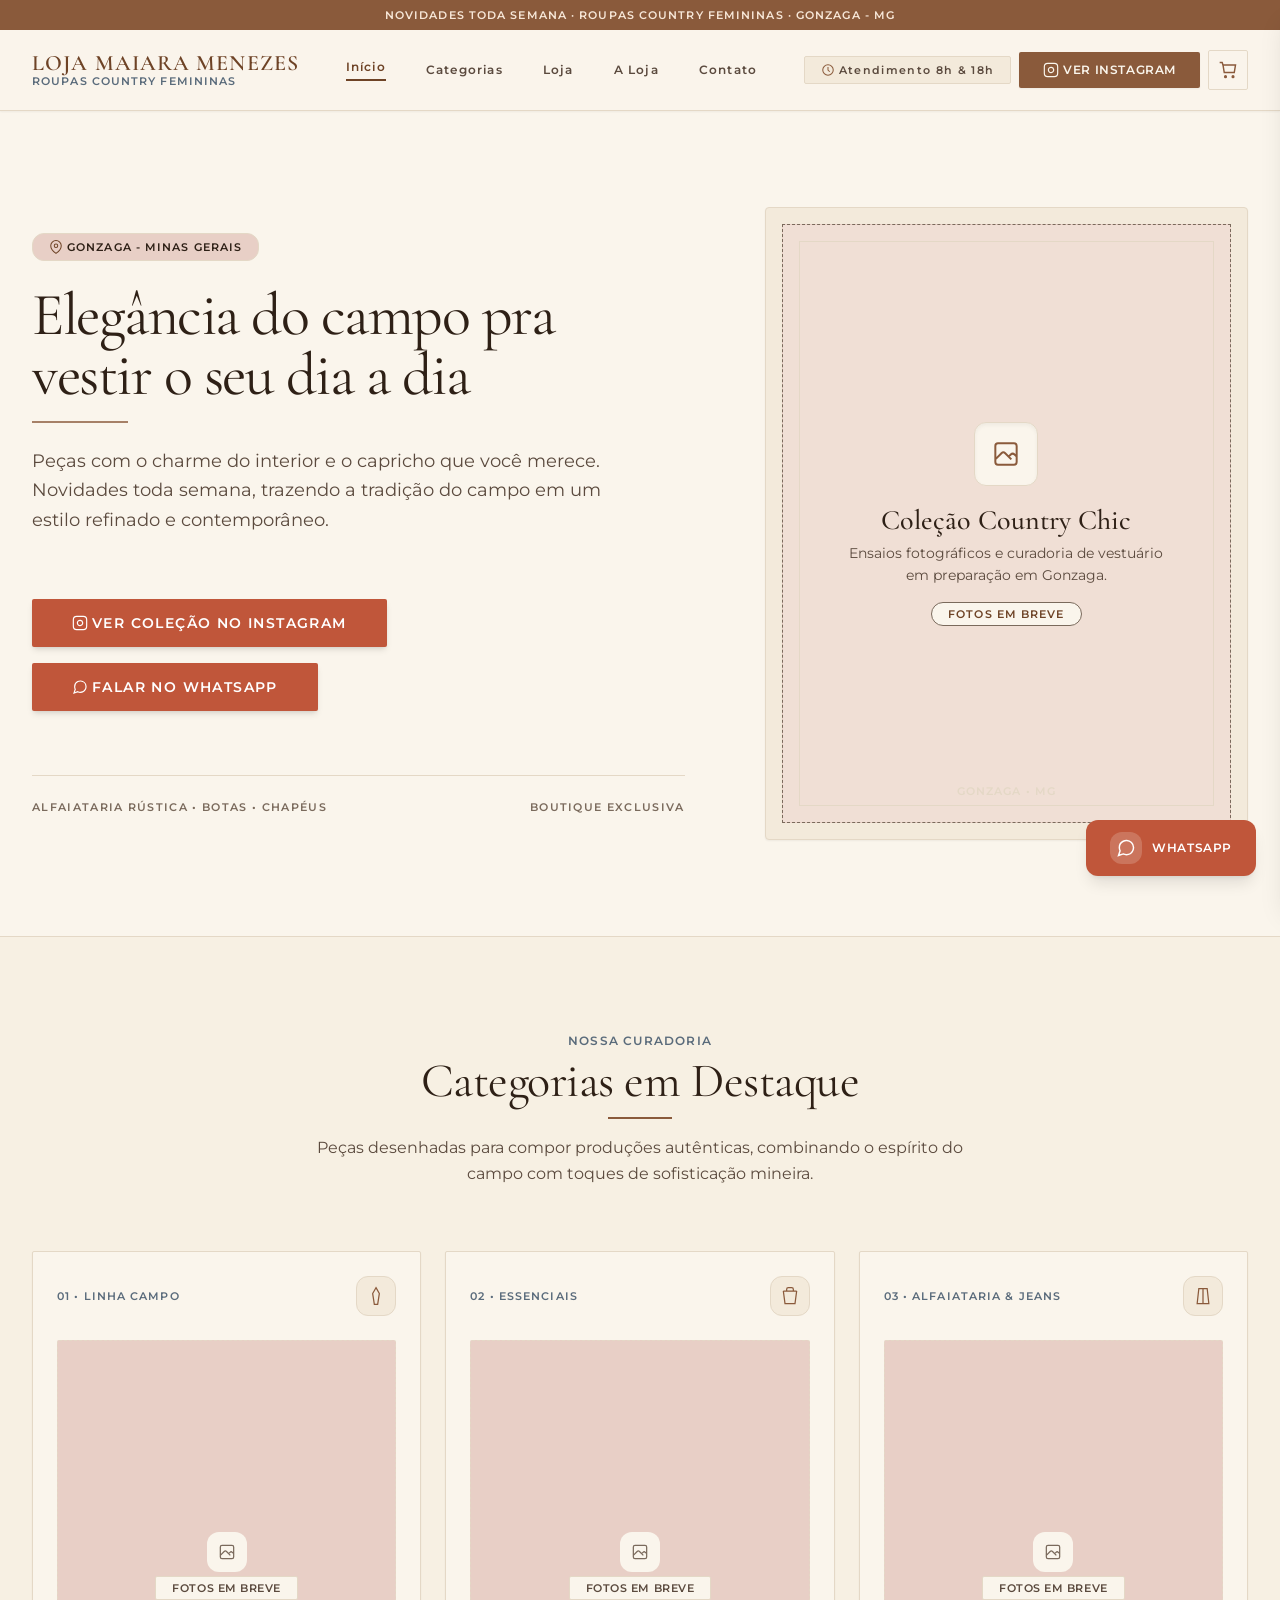
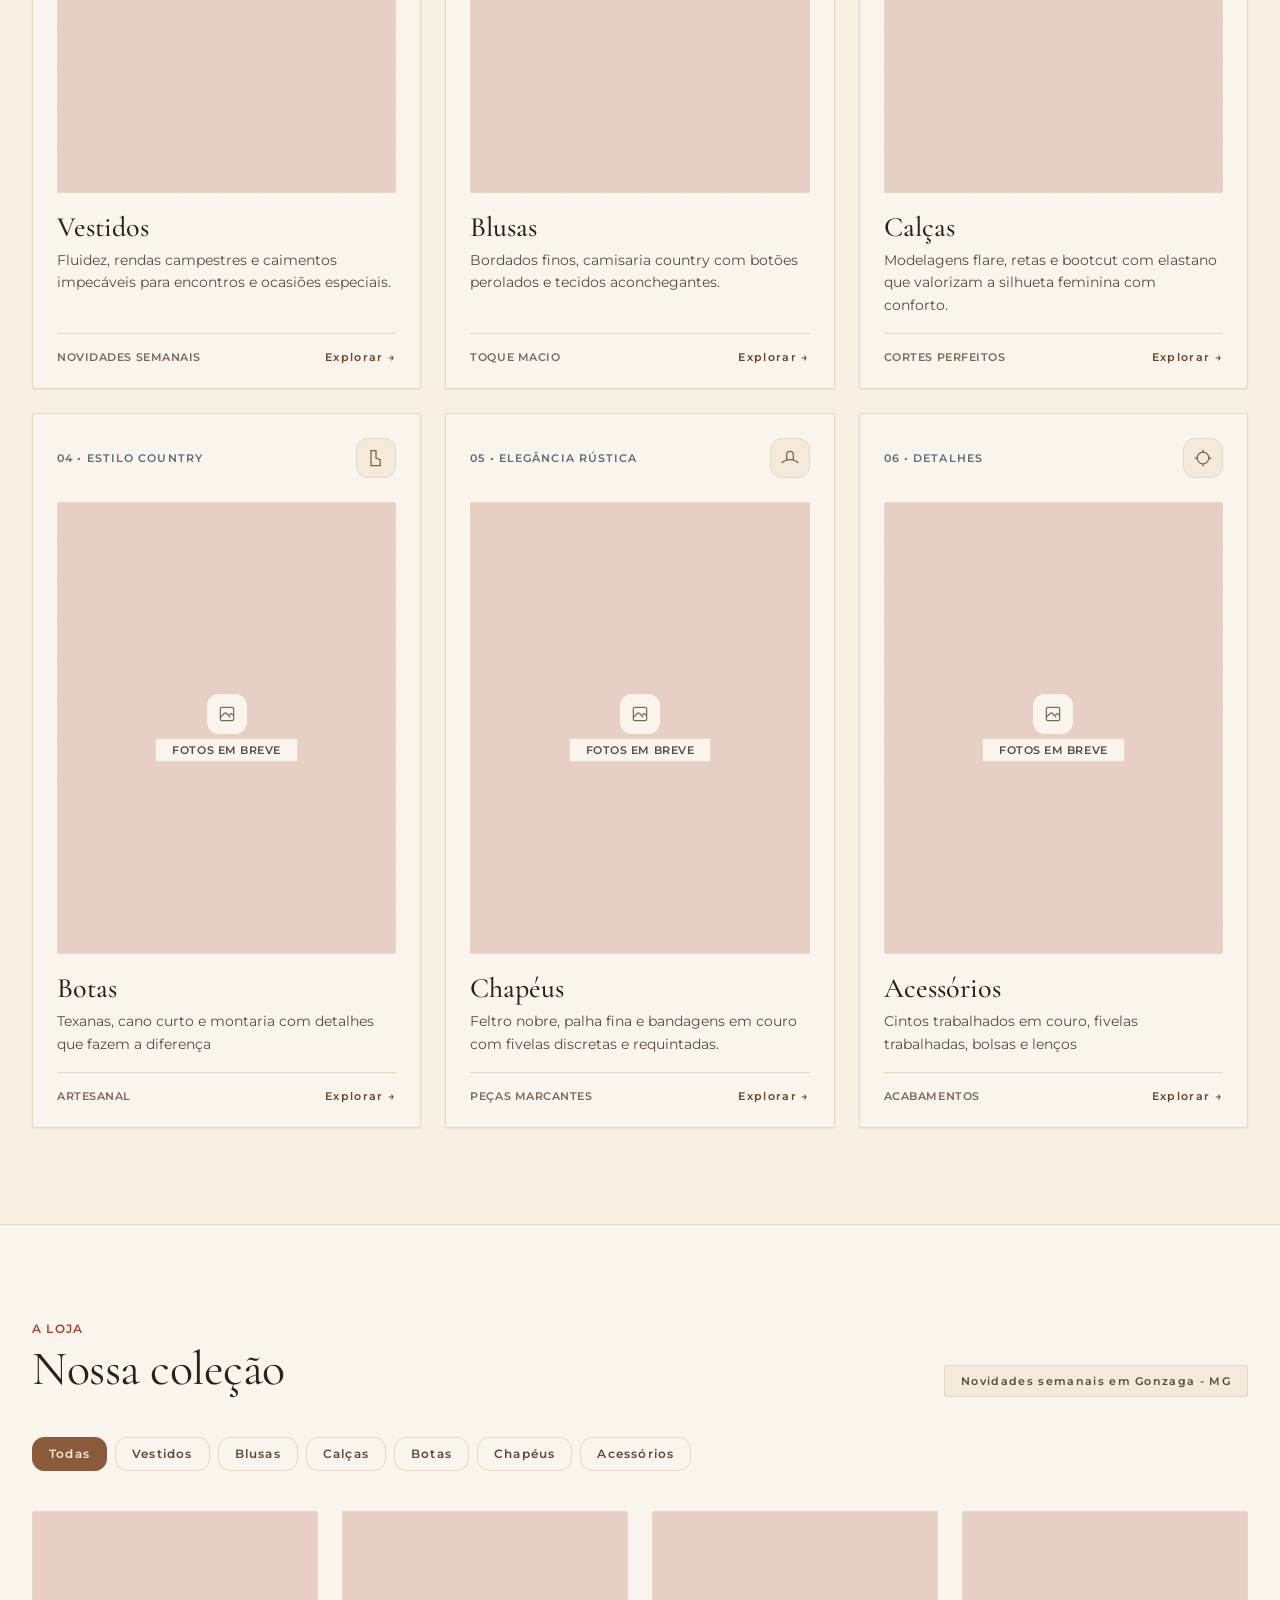
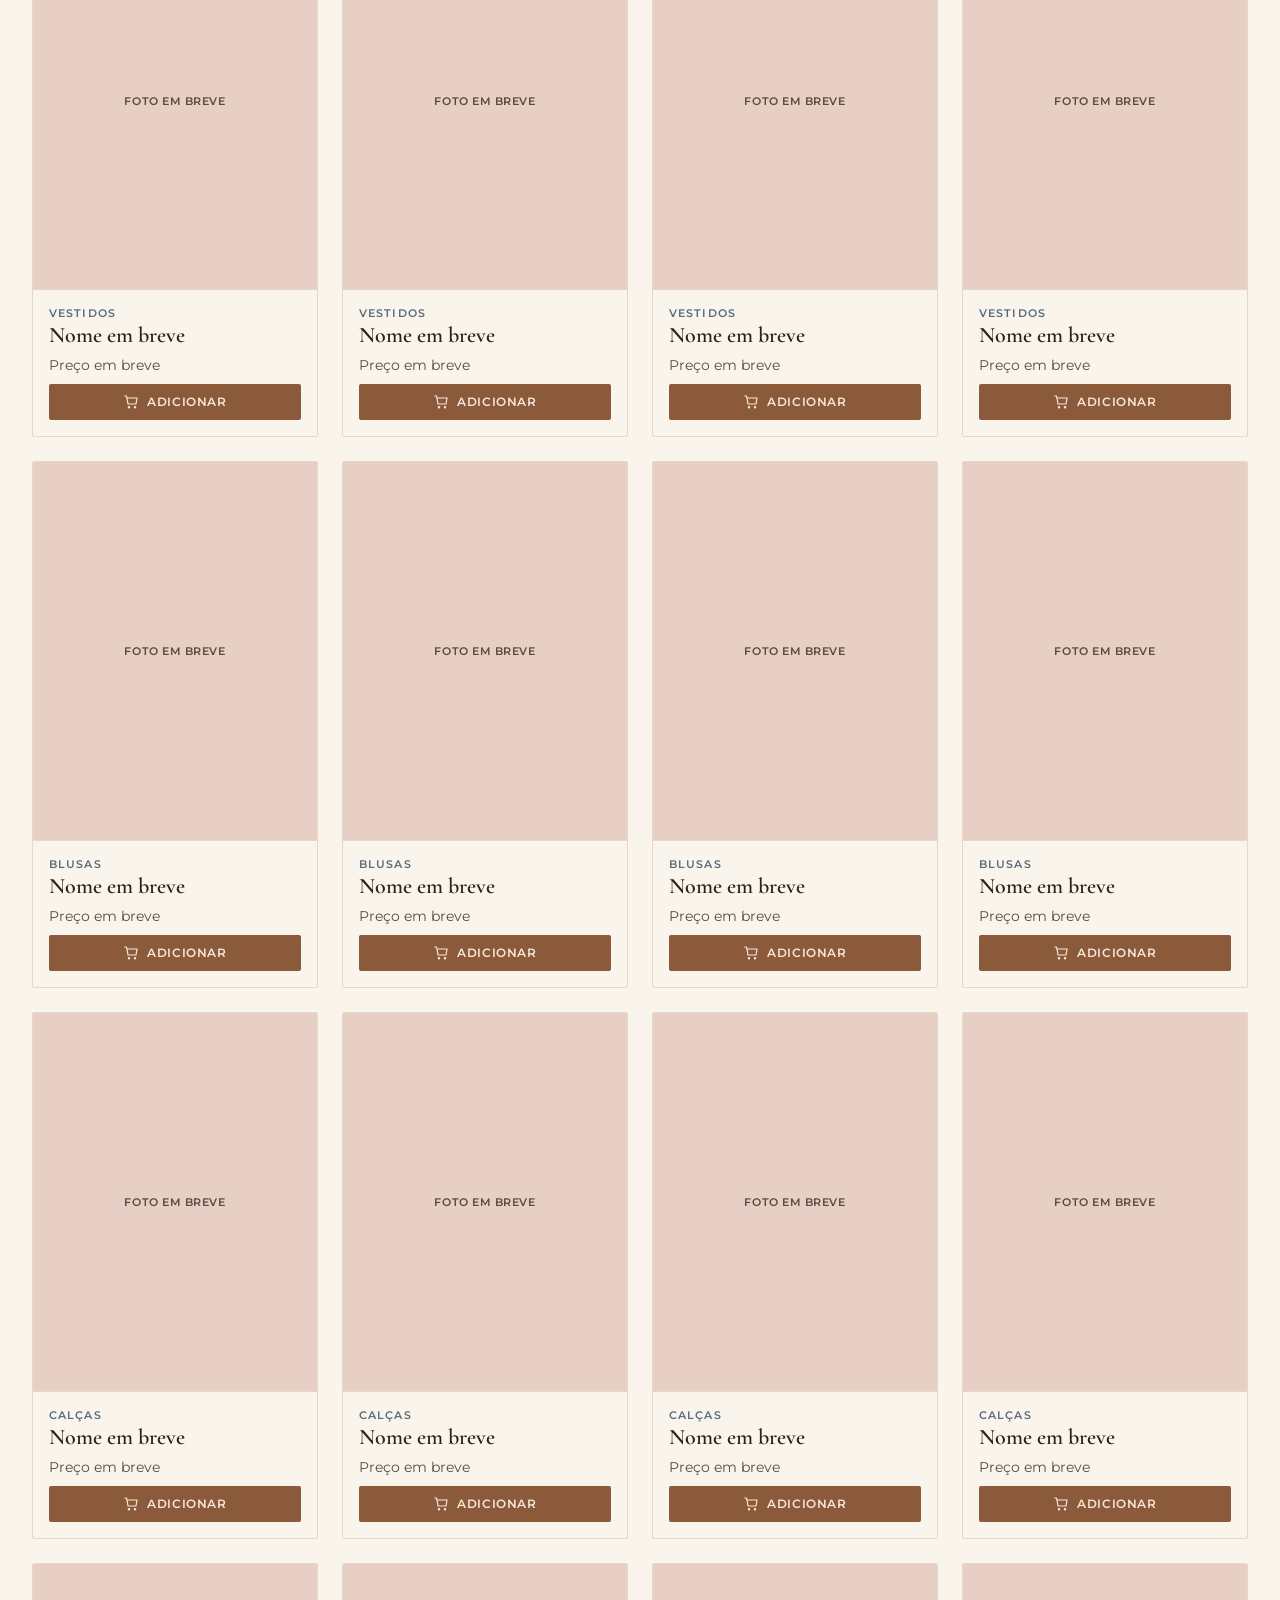
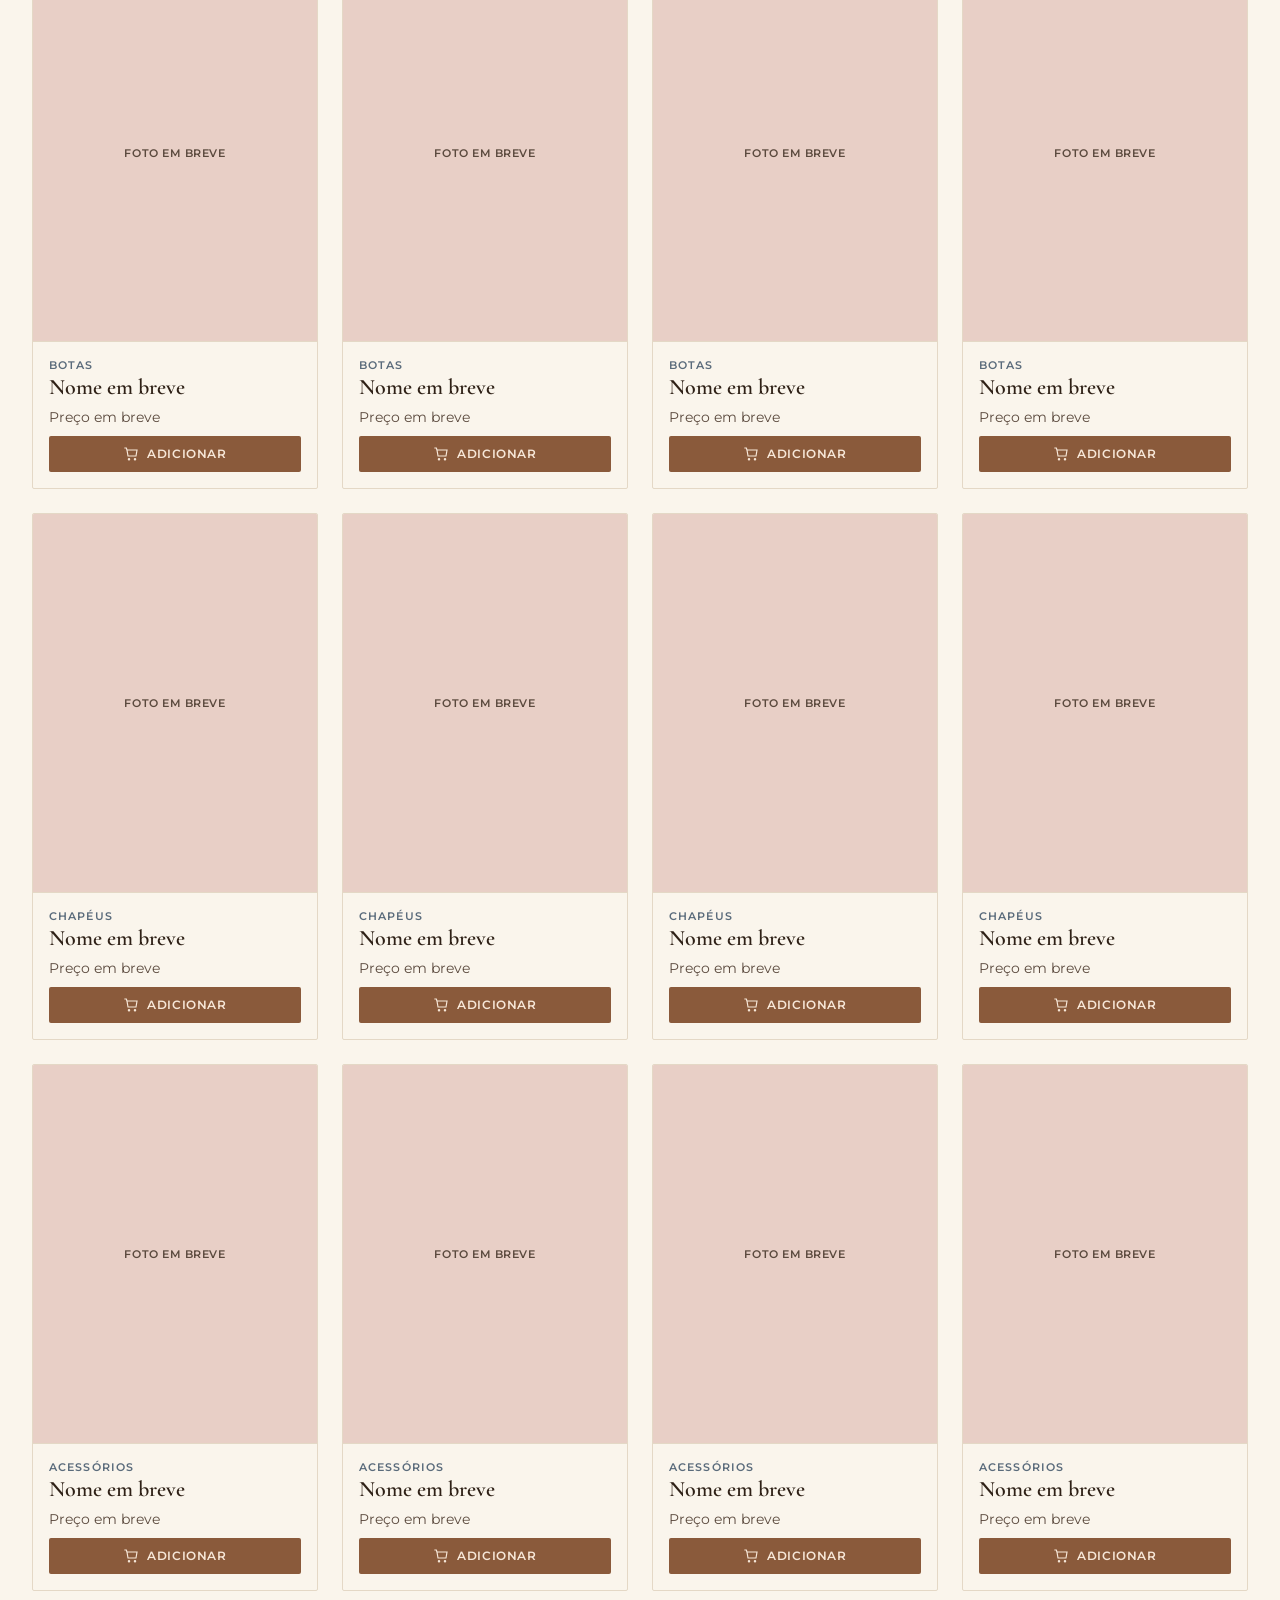
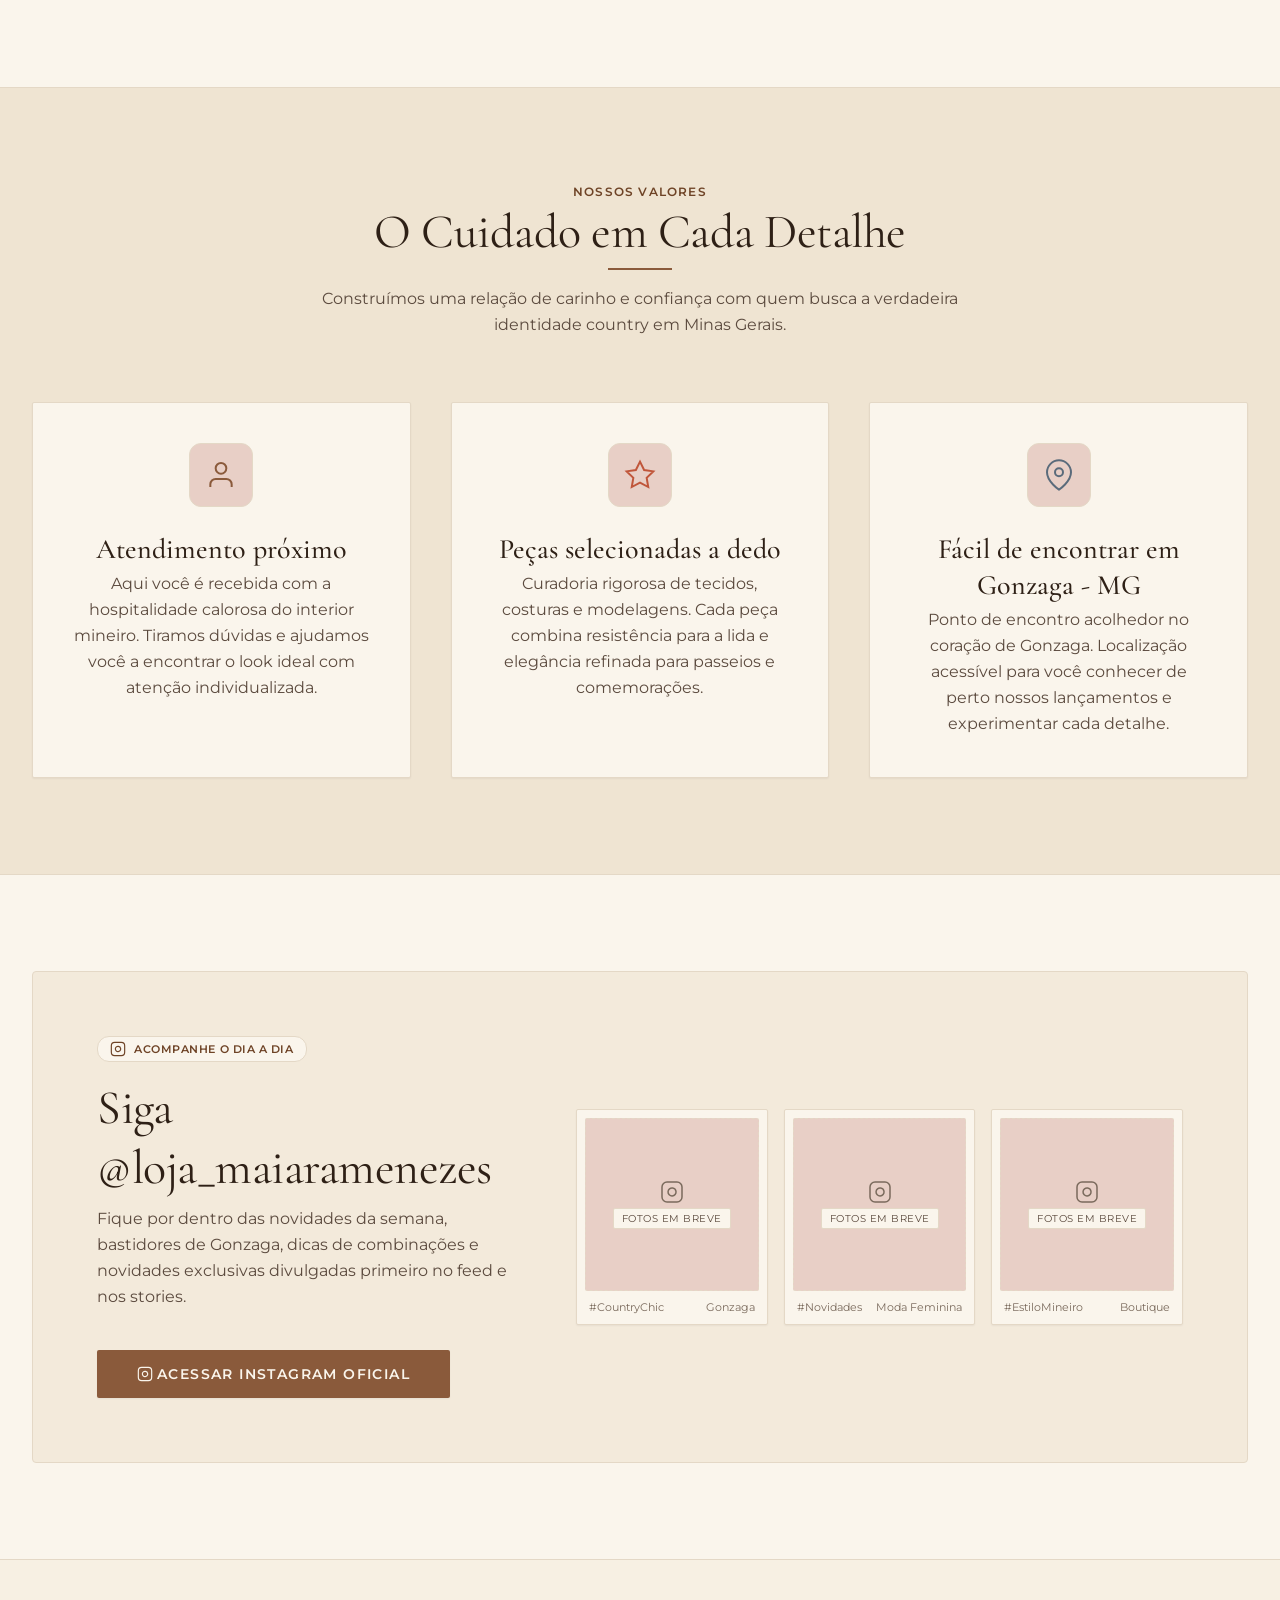
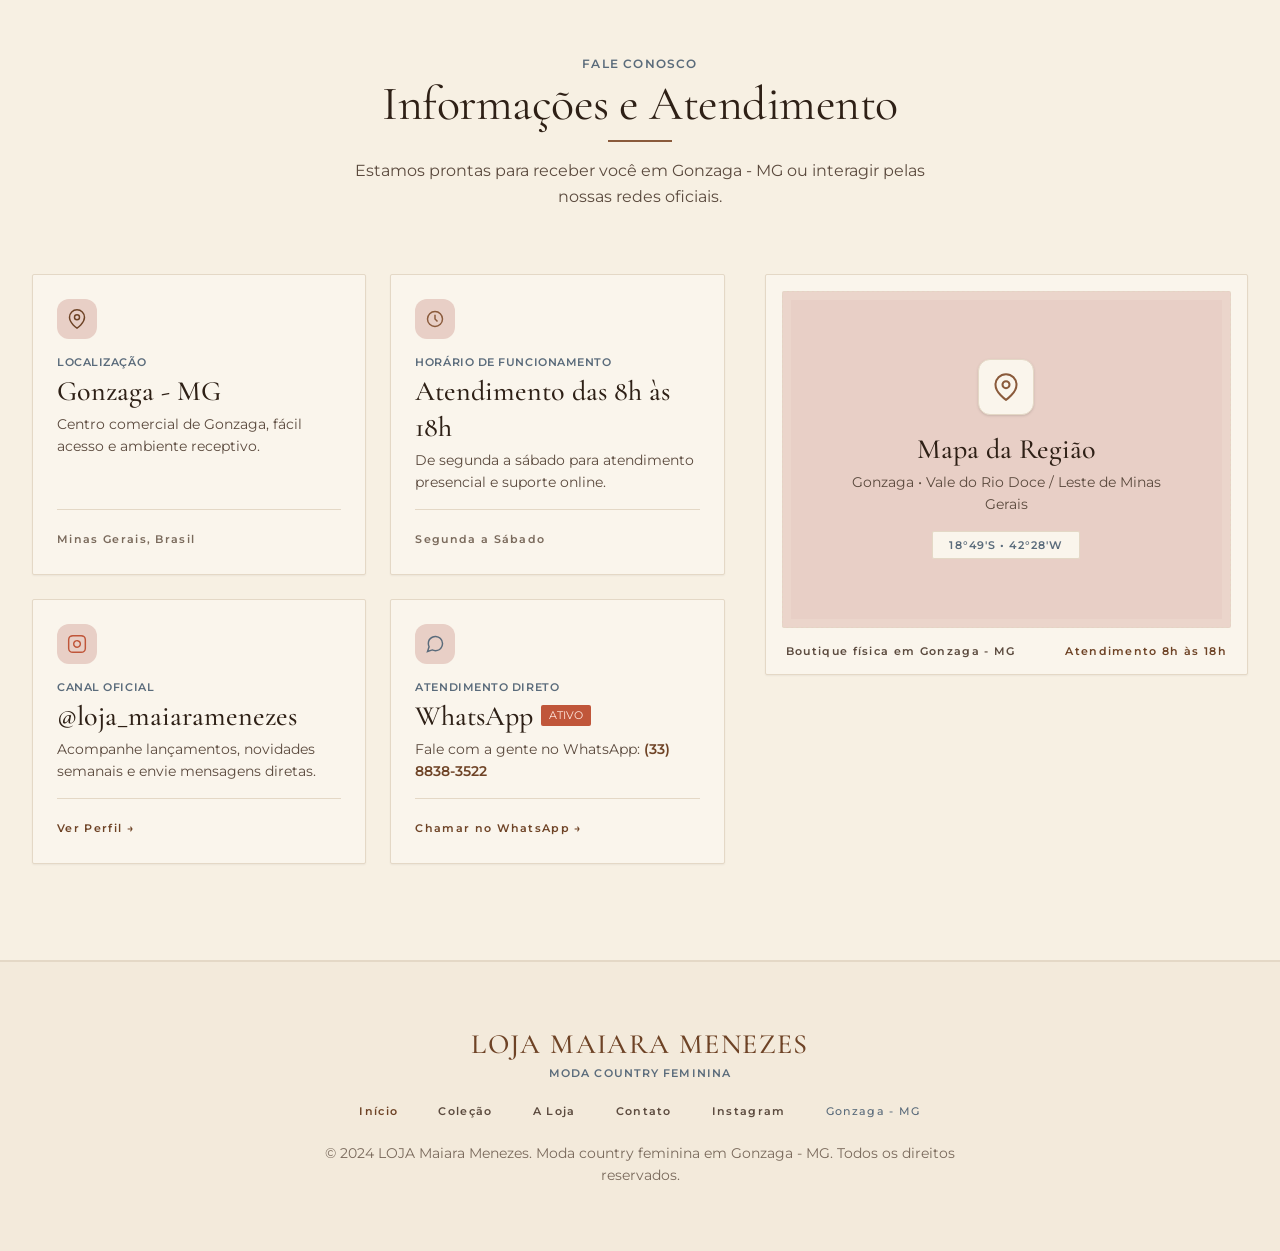
==== commit 56d2961e: "feat: carrinho de compras com envio do pedido pelo WhatsApp" ====
--- a/index.html
+++ b/index.html
@@ -76,6 +76,7 @@
 <a class="lg:hidden inline-flex items-center justify-center w-10 h-10 rounded border border-outline-variant text-primary-container hover:bg-surface-container transition-colors" href="https://www.instagram.com/loja_maiaramenezes/" rel="noopener" target="_blank" aria-label="Instagram da loja">
 <svg class="w-5 h-5" fill="none" stroke="currentColor" stroke-width="1.75" viewbox="0 0 24 24"><rect height="20" rx="5" ry="5" width="20" x="2" y="2"></rect><path d="M16 11.37A4 4 0 1 1 12.63 8 4 4 0 0 1 16 11.37z"></path><line x1="17.5" x2="17.51" y1="6.5" y2="6.5"></line></svg>
 </a>
+<button id="cartBtn" type="button" class="relative inline-flex items-center justify-center w-10 h-10 rounded border border-outline-variant text-primary-container hover:bg-surface-container transition-colors cursor-pointer" aria-label="Abrir carrinho"><svg class="w-5 h-5" fill="none" stroke="currentColor" stroke-width="1.75" viewbox="0 0 24 24"><path d="M6 6h15l-1.5 9h-12z"></path><circle cx="9" cy="20" r="1"></circle><circle cx="18" cy="20" r="1"></circle><path d="M6 6L5 3H2"></path></svg><span id="cartCount" class="hidden absolute -top-1.5 -right-1.5 min-w-[18px] h-[18px] px-1 rounded-full bg-tertiary-container text-on-tertiary text-[10px] font-label-sm items-center justify-center">0</span></button>
 <button id="menuToggle" type="button" class="lg:hidden inline-flex items-center justify-center w-10 h-10 rounded border border-outline-variant text-primary-container hover:bg-surface-container transition-colors cursor-pointer" aria-label="Abrir menu" aria-expanded="false" aria-controls="menuMobile">
 <svg class="w-6 h-6" fill="none" stroke="currentColor" stroke-width="1.75" viewbox="0 0 24 24"><path d="M4 7h16M4 12h16M4 17h16"></path></svg>
 </button>
@@ -470,6 +471,7 @@
 <h3 id="modalTitulo" class="font-headline-md text-headline-md text-on-surface mb-space-xs"></h3>
 <p id="modalDesc" class="font-body-md text-body-md text-on-surface-variant mb-space-md"></p>
 <p id="modalPreco" class="font-headline-sm text-headline-sm text-primary mb-space-lg"></p>
+<button id="modalAdd" type="button" class="w-full mb-space-sm inline-flex items-center justify-center gap-2 bg-primary-container text-on-primary-container font-label-lg text-label-lg px-space-lg py-space-sm rounded-full hover:bg-primary hover:text-surface transition-colors cursor-pointer"><svg class="w-4 h-4" fill="none" stroke="currentColor" stroke-width="1.75" viewbox="0 0 24 24"><path d="M6 6h15l-1.5 9h-12z"></path><circle cx="9" cy="20" r="1"></circle><circle cx="18" cy="20" r="1"></circle><path d="M6 6L5 3H2"></path></svg><span>Adicionar ao carrinho</span></button>
 <a id="modalCta" href="https://wa.me/553388383522?text=Ol%C3%A1%21%20Quero%20ver%20as%20pe%C3%A7as%20da%20Loja%20Maiara%20Menezes." target="_blank" rel="noopener" class="inline-flex items-center gap-2 bg-tertiary-container text-on-tertiary font-label-lg text-label-lg px-space-lg py-space-sm rounded-full hover:bg-tertiary transition-colors"><svg class="w-4 h-4" fill="none" stroke="currentColor" stroke-width="1.75" viewbox="0 0 24 24"><path d="M21 11.5a8.38 8.38 0 0 1-.9 3.8 8.5 8.5 0 0 1-7.6 4.7 8.38 8.38 0 0 1-3.8-.9L3 21l1.9-5.7a8.38 8.38 0 0 1-.9-3.8 8.5 8.5 0 0 1 4.7-7.6 8.38 8.38 0 0 1 3.8-.9h.5a8.48 8.48 0 0 1 8 8v.5z"></path></svg><span>Comprar no WhatsApp</span></a>
 </div>
 </div>
@@ -786,6 +788,23 @@
 <span class="w-8 h-8 rounded-full bg-surface/20 flex items-center justify-center"><svg class="w-5 h-5" fill="none" stroke="currentColor" stroke-width="1.75" viewbox="0 0 24 24"><path d="M21 11.5a8.38 8.38 0 0 1-.9 3.8 8.5 8.5 0 0 1-7.6 4.7 8.38 8.38 0 0 1-3.8-.9L3 21l1.9-5.7a8.38 8.38 0 0 1-.9-3.8 8.5 8.5 0 0 1 4.7-7.6 8.38 8.38 0 0 1 3.8-.9h.5a8.48 8.48 0 0 1 8 8v.5z"></path></svg></span>
 <span class="hidden sm:inline font-label-md text-label-md tracking-wider uppercase">WhatsApp</span>
 </a>
+<!-- CARRINHO -->
+<div id="cartOverlay" class="fixed inset-0 z-[70] hidden bg-black/50"></div>
+<aside id="cartDrawer" class="fixed top-0 right-0 z-[80] h-full w-full max-w-md bg-surface border-l border-outline-variant shadow-xl flex flex-col translate-x-full transition-transform duration-300" aria-label="Carrinho" aria-hidden="true">
+<header class="flex items-center justify-between px-space-lg py-space-md border-b border-outline-variant">
+<h2 class="font-headline-md text-headline-md text-on-surface">Seu pedido</h2>
+<button id="cartClose" type="button" class="w-9 h-9 rounded-full bg-surface-container flex items-center justify-center text-on-surface-variant hover:bg-primary-container hover:text-surface transition-colors cursor-pointer" aria-label="Fechar carrinho">
+<svg class="w-5 h-5" fill="none" stroke="currentColor" stroke-width="1.5" viewbox="0 0 24 24"><path d="M6 6l12 12M18 6L6 18"></path></svg>
+</button>
+</header>
+<div id="cartItems" class="flex-1 overflow-y-auto px-space-lg py-space-md flex flex-col gap-space-md"></div>
+<footer class="border-t border-outline-variant px-space-lg py-space-md flex flex-col gap-space-sm">
+<p id="cartEmpty" class="text-center text-on-surface-variant font-body-sm text-body-sm py-space-lg">Seu carrinho está vazio. Adicione peças pra montar seu pedido.</p>
+<div id="cartTotalRow" class="hidden flex items-center justify-between font-label-lg text-label-lg text-on-surface"><span>Total</span><span id="cartTotal">—</span></div>
+<a id="cartWa" class="inline-flex items-center justify-center gap-2 bg-tertiary-container text-on-tertiary font-label-lg text-label-lg px-space-lg py-3 rounded-full uppercase tracking-wider hover:bg-tertiary transition-colors" href="#" target="_blank" rel="noopener"><svg class="w-5 h-5" fill="none" stroke="currentColor" stroke-width="1.75" viewbox="0 0 24 24"><path d="M21 11.5a8.38 8.38 0 0 1-.9 3.8 8.5 8.5 0 0 1-7.6 4.7 8.38 8.38 0 0 1-3.8-.9L3 21l1.9-5.7a8.38 8.38 0 0 1-.9-3.8 8.5 8.5 0 0 1 4.7-7.6 8.38 8.38 0 0 1 3.8-.9h.5a8.48 8.48 0 0 1 8 8v.5z"></path></svg><span>Enviar pedido no WhatsApp</span></a>
+<p class="text-[11px] text-on-surface-variant text-center leading-snug">Sem pagamento online — o pedido é combinado direto no WhatsApp.</p>
+</footer>
+</aside>
 <script src="produtos.js"></script>
 <script src="app.js"></script>
 </body></html>
--- a/styles.css
+++ b/styles.css
@@ -1 +1 @@
-*,:after,:before{--tw-border-spacing-x:0;--tw-border-spacing-y:0;--tw-translate-x:0;--tw-translate-y:0;--tw-rotate:0;--tw-skew-x:0;--tw-skew-y:0;--tw-scale-x:1;--tw-scale-y:1;--tw-pan-x: ;--tw-pan-y: ;--tw-pinch-zoom: ;--tw-scroll-snap-strictness:proximity;--tw-gradient-from-position: ;--tw-gradient-via-position: ;--tw-gradient-to-position: ;--tw-ordinal: ;--tw-slashed-zero: ;--tw-numeric-figure: ;--tw-numeric-spacing: ;--tw-numeric-fraction: ;--tw-ring-inset: ;--tw-ring-offset-width:0px;--tw-ring-offset-color:#fff;--tw-ring-color:rgba(59,130,246,.5);--tw-ring-offset-shadow:0 0 #0000;--tw-ring-shadow:0 0 #0000;--tw-shadow:0 0 #0000;--tw-shadow-colored:0 0 #0000;--tw-blur: ;--tw-brightness: ;--tw-contrast: ;--tw-grayscale: ;--tw-hue-rotate: ;--tw-invert: ;--tw-saturate: ;--tw-sepia: ;--tw-drop-shadow: ;--tw-backdrop-blur: ;--tw-backdrop-brightness: ;--tw-backdrop-contrast: ;--tw-backdrop-grayscale: ;--tw-backdrop-hue-rotate: ;--tw-backdrop-invert: ;--tw-backdrop-opacity: ;--tw-backdrop-saturate: ;--tw-backdrop-sepia: ;--tw-contain-size: ;--tw-contain-layout: ;--tw-contain-paint: ;--tw-contain-style: }::backdrop{--tw-border-spacing-x:0;--tw-border-spacing-y:0;--tw-translate-x:0;--tw-translate-y:0;--tw-rotate:0;--tw-skew-x:0;--tw-skew-y:0;--tw-scale-x:1;--tw-scale-y:1;--tw-pan-x: ;--tw-pan-y: ;--tw-pinch-zoom: ;--tw-scroll-snap-strictness:proximity;--tw-gradient-from-position: ;--tw-gradient-via-position: ;--tw-gradient-to-position: ;--tw-ordinal: ;--tw-slashed-zero: ;--tw-numeric-figure: ;--tw-numeric-spacing: ;--tw-numeric-fraction: ;--tw-ring-inset: ;--tw-ring-offset-width:0px;--tw-ring-offset-color:#fff;--tw-ring-color:rgba(59,130,246,.5);--tw-ring-offset-shadow:0 0 #0000;--tw-ring-shadow:0 0 #0000;--tw-shadow:0 0 #0000;--tw-shadow-colored:0 0 #0000;--tw-blur: ;--tw-brightness: ;--tw-contrast: ;--tw-grayscale: ;--tw-hue-rotate: ;--tw-invert: ;--tw-saturate: ;--tw-sepia: ;--tw-drop-shadow: ;--tw-backdrop-blur: ;--tw-backdrop-brightness: ;--tw-backdrop-contrast: ;--tw-backdrop-grayscale: ;--tw-backdrop-hue-rotate: ;--tw-backdrop-invert: ;--tw-backdrop-opacity: ;--tw-backdrop-saturate: ;--tw-backdrop-sepia: ;--tw-contain-size: ;--tw-contain-layout: ;--tw-contain-paint: ;--tw-contain-style: }/*! tailwindcss v3.4.17 | MIT License | https://tailwindcss.com*/*,:after,:before{box-sizing:border-box;border:0 solid #e5e7eb}:after,:before{--tw-content:""}:host,html{line-height:1.5;-webkit-text-size-adjust:100%;-moz-tab-size:4;-o-tab-size:4;tab-size:4;font-family:ui-sans-serif,system-ui,sans-serif,Apple Color Emoji,Segoe UI Emoji,Segoe UI Symbol,Noto Color Emoji;font-feature-settings:normal;font-variation-settings:normal;-webkit-tap-highlight-color:transparent}body{margin:0;line-height:inherit}hr{height:0;color:inherit;border-top-width:1px}abbr:where([title]){-webkit-text-decoration:underline dotted;text-decoration:underline dotted}h1,h2,h3,h4,h5,h6{font-size:inherit;font-weight:inherit}a{color:inherit;text-decoration:inherit}b,strong{font-weight:bolder}code,kbd,pre,samp{font-family:ui-monospace,SFMono-Regular,Menlo,Monaco,Consolas,Liberation Mono,Courier New,monospace;font-feature-settings:normal;font-variation-settings:normal;font-size:1em}small{font-size:80%}sub,sup{font-size:75%;line-height:0;position:relative;vertical-align:baseline}sub{bottom:-.25em}sup{top:-.5em}table{text-indent:0;border-color:inherit;border-collapse:collapse}button,input,optgroup,select,textarea{font-family:inherit;font-feature-settings:inherit;font-variation-settings:inherit;font-size:100%;font-weight:inherit;line-height:inherit;letter-spacing:inherit;color:inherit;margin:0;padding:0}button,select{text-transform:none}button,input:where([type=button]),input:where([type=reset]),input:where([type=submit]){-webkit-appearance:button;background-color:transparent;background-image:none}:-moz-focusring{outline:auto}:-moz-ui-invalid{box-shadow:none}progress{vertical-align:baseline}::-webkit-inner-spin-button,::-webkit-outer-spin-button{height:auto}[type=search]{-webkit-appearance:textfield;outline-offset:-2px}::-webkit-search-decoration{-webkit-appearance:none}::-webkit-file-upload-button{-webkit-appearance:button;font:inherit}summary{display:list-item}blockquote,dd,dl,figure,h1,h2,h3,h4,h5,h6,hr,p,pre{margin:0}fieldset{margin:0}fieldset,legend{padding:0}menu,ol,ul{list-style:none;margin:0;padding:0}dialog{padding:0}textarea{resize:vertical}input::-moz-placeholder,textarea::-moz-placeholder{opacity:1;color:#9ca3af}input::placeholder,textarea::placeholder{opacity:1;color:#9ca3af}[role=button],button{cursor:pointer}:disabled{cursor:default}audio,canvas,embed,iframe,img,object,svg,video{display:block;vertical-align:middle}img,video{max-width:100%;height:auto}[hidden]:where(:not([hidden=until-found])){display:none}.pointer-events-none{pointer-events:none}.fixed{position:fixed}.absolute{position:absolute}.relative{position:relative}.sticky{position:sticky}.inset-0{inset:0}.inset-4{inset:1rem}.bottom-6{bottom:1.5rem}.right-6{right:1.5rem}.right-space-sm{right:.5rem}.top-0{top:0}.top-space-sm{top:.5rem}.z-10{z-index:10}.z-50{z-index:50}.z-\[60\]{z-index:60}.col-span-12{grid-column:span 12/span 12}.mx-auto{margin-left:auto;margin-right:auto}.mb-1{margin-bottom:.25rem}.mb-space-2xl{margin-bottom:4rem}.mb-space-lg{margin-bottom:1.5rem}.mb-space-md{margin-bottom:1rem}.mb-space-sm{margin-bottom:.5rem}.mb-space-xl{margin-bottom:2.5rem}.mb-space-xs{margin-bottom:.25rem}.mt-1{margin-top:.25rem}.mt-2{margin-top:.5rem}.mt-space-2xl{margin-top:4rem}.mt-space-md{margin-top:1rem}.block{display:block}.inline-block{display:inline-block}.flex{display:flex}.inline-flex{display:inline-flex}.grid{display:grid}.hidden{display:none}.aspect-\[3\/4\]{aspect-ratio:3/4}.aspect-\[4\/3\]{aspect-ratio:4/3}.aspect-square{aspect-ratio:1/1}.h-0\.5{height:.125rem}.h-10{height:2.5rem}.h-14{height:3.5rem}.h-16{height:4rem}.h-3\.5{height:.875rem}.h-4{height:1rem}.h-5{height:1.25rem}.h-6{height:1.5rem}.h-7{height:1.75rem}.h-8{height:2rem}.h-9{height:2.25rem}.h-full{height:100%}.max-h-\[90vh\]{max-height:90vh}.max-h-\[calc\(100vh-4rem\)\]{max-height:calc(100vh - 4rem)}.w-10{width:2.5rem}.w-14{width:3.5rem}.w-16{width:4rem}.w-24{width:6rem}.w-3\.5{width:.875rem}.w-4{width:1rem}.w-5{width:1.25rem}.w-6{width:1.5rem}.w-7{width:1.75rem}.w-8{width:2rem}.w-9{width:2.25rem}.w-full{width:100%}.max-w-2xl{max-width:42rem}.max-w-\[1440px\]{max-width:1440px}.max-w-md{max-width:28rem}.max-w-xl{max-width:36rem}.max-w-xs{max-width:20rem}.shrink-0{flex-shrink:0}.cursor-pointer{cursor:pointer}.resize{resize:both}.grid-cols-1{grid-template-columns:repeat(1,minmax(0,1fr))}.grid-cols-12{grid-template-columns:repeat(12,minmax(0,1fr))}.grid-cols-2{grid-template-columns:repeat(2,minmax(0,1fr))}.grid-cols-3{grid-template-columns:repeat(3,minmax(0,1fr))}.flex-col{flex-direction:column}.flex-wrap{flex-wrap:wrap}.items-start{align-items:flex-start}.items-center{align-items:center}.justify-center{justify-content:center}.justify-between{justify-content:space-between}.gap-1{gap:.25rem}.gap-2{gap:.5rem}.gap-2\.5{gap:.625rem}.gap-space-2xl{gap:4rem}.gap-space-lg{gap:1.5rem}.gap-space-md{gap:1rem}.gap-space-sm{gap:.5rem}.gap-space-xl{gap:2.5rem}.gap-space-xs{gap:.25rem}.gap-x-space-xl{-moz-column-gap:2.5rem;column-gap:2.5rem}.gap-y-space-sm{row-gap:.5rem}.overflow-auto{overflow:auto}.overflow-hidden{overflow:hidden}.overflow-y-auto{overflow-y:auto}.scroll-smooth{scroll-behavior:smooth}.rounded{border-radius:.125rem}.rounded-full{border-radius:.75rem}.rounded-lg{border-radius:.25rem}.border{border-width:1px}.border-8{border-width:8px}.border-b{border-bottom-width:1px}.border-b-2{border-bottom-width:2px}.border-t{border-top-width:1px}.border-dashed{border-style:dashed}.border-outline{--tw-border-opacity:1;border-color:rgb(122 106 92/var(--tw-border-opacity,1))}.border-outline-variant{--tw-border-opacity:1;border-color:rgb(228 216 198/var(--tw-border-opacity,1))}.border-primary{--tw-border-opacity:1;border-color:rgb(110 67 38/var(--tw-border-opacity,1))}.border-primary-container{--tw-border-opacity:1;border-color:rgb(138 90 59/var(--tw-border-opacity,1))}.border-surface-container{--tw-border-opacity:1;border-color:rgb(243 234 219/var(--tw-border-opacity,1))}.bg-black\/50{background-color:rgba(0,0,0,.5)}.bg-primary-container{--tw-bg-opacity:1;background-color:rgb(138 90 59/var(--tw-bg-opacity,1))}.bg-surface{--tw-bg-opacity:1;background-color:rgb(250 245 236/var(--tw-bg-opacity,1))}.bg-surface-container{--tw-bg-opacity:1;background-color:rgb(243 234 219/var(--tw-bg-opacity,1))}.bg-surface-container-high{--tw-bg-opacity:1;background-color:rgb(239 228 210/var(--tw-bg-opacity,1))}.bg-surface-container-low{--tw-bg-opacity:1;background-color:rgb(247 240 227/var(--tw-bg-opacity,1))}.bg-surface-variant{--tw-bg-opacity:1;background-color:rgb(232 207 198/var(--tw-bg-opacity,1))}.bg-surface\/20{background-color:hsla(39,58%,95%,.2)}.bg-surface\/95{background-color:hsla(39,58%,95%,.95)}.bg-tertiary-container{--tw-bg-opacity:1;background-color:rgb(192 86 58/var(--tw-bg-opacity,1))}.object-cover{-o-object-fit:cover;object-fit:cover}.p-2{padding:.5rem}.p-space-2xl{padding:4rem}.p-space-lg{padding:1.5rem}.p-space-md{padding:1rem}.p-space-xl{padding:2.5rem}.px-1{padding-left:.25rem;padding-right:.25rem}.px-2{padding-left:.5rem;padding-right:.5rem}.px-3{padding-left:.75rem;padding-right:.75rem}.px-gutter{padding-left:1.5rem;padding-right:1.5rem}.px-gutter-desktop{padding-left:2rem;padding-right:2rem}.px-space-lg{padding-left:1.5rem;padding-right:1.5rem}.px-space-md{padding-left:1rem;padding-right:1rem}.px-space-xl{padding-left:2.5rem;padding-right:2.5rem}.px-space-xs{padding-left:.25rem;padding-right:.25rem}.py-0\.5{padding-top:.125rem;padding-bottom:.125rem}.py-1{padding-top:.25rem;padding-bottom:.25rem}.py-1\.5{padding-top:.375rem;padding-bottom:.375rem}.py-2{padding-top:.5rem;padding-bottom:.5rem}.py-2\.5{padding-top:.625rem;padding-bottom:.625rem}.py-3{padding-top:.75rem;padding-bottom:.75rem}.py-3\.5{padding-top:.875rem;padding-bottom:.875rem}.py-space-2xl{padding-top:4rem;padding-bottom:4rem}.py-space-3xl{padding-top:6rem;padding-bottom:6rem}.py-space-lg{padding-top:1.5rem;padding-bottom:1.5rem}.py-space-sm{padding-top:.5rem;padding-bottom:.5rem}.pb-1{padding-bottom:.25rem}.pr-0{padding-right:0}.pt-space-lg{padding-top:1.5rem}.pt-space-md{padding-top:1rem}.text-left{text-align:left}.text-center{text-align:center}.font-body-lg,.font-body-md,.font-body-sm{font-family:Montserrat,sans-serif}.font-display-hero,.font-headline-md,.font-headline-sm,.font-headline-xl{font-family:Cormorant Garamond,EB Garamond,serif}.font-label-lg,.font-label-md,.font-label-sm{font-family:Montserrat,sans-serif}.text-\[10px\]{font-size:10px}.text-\[11px\]{font-size:11px}.text-body-lg{font-size:1.125rem;line-height:1.75rem;font-weight:400}.text-body-md{font-size:1rem;line-height:1.625rem;font-weight:400}.text-body-sm{font-size:.875rem;line-height:1.375rem;font-weight:400}.text-display-hero{font-size:3.75rem;line-height:4.25rem;letter-spacing:-.01em;font-weight:400}.text-headline-md{font-size:1.75rem;line-height:2.25rem;font-weight:500}.text-headline-sm{font-size:1.375rem;line-height:1.875rem;font-weight:600}.text-headline-xl{font-size:3rem;line-height:3.5rem;letter-spacing:-.01em;font-weight:400}.text-label-lg{font-size:.875rem;line-height:1.25rem;letter-spacing:.08em;font-weight:600}.text-label-md{font-size:.75rem;line-height:1rem;letter-spacing:.1em;font-weight:600}.text-label-sm{font-size:.6875rem;line-height:.875rem;letter-spacing:.12em;font-weight:600}.font-medium{font-weight:500}.font-semibold{font-weight:600}.uppercase{text-transform:uppercase}.leading-none{line-height:1}.leading-relaxed{line-height:1.625}.leading-tight{line-height:1.25}.tracking-tight{letter-spacing:-.025em}.tracking-wider{letter-spacing:.05em}.tracking-widest{letter-spacing:.1em}.text-on-primary-container{--tw-text-opacity:1;color:rgb(247 231 216/var(--tw-text-opacity,1))}.text-on-surface{--tw-text-opacity:1;color:rgb(46 32 22/var(--tw-text-opacity,1))}.text-on-surface-variant{--tw-text-opacity:1;color:rgb(91 74 62/var(--tw-text-opacity,1))}.text-on-tertiary{--tw-text-opacity:1;color:rgb(255 255 255/var(--tw-text-opacity,1))}.text-on-tertiary-container{--tw-text-opacity:1;color:rgb(255 231 222/var(--tw-text-opacity,1))}.text-outline{--tw-text-opacity:1;color:rgb(122 106 92/var(--tw-text-opacity,1))}.text-outline-variant{--tw-text-opacity:1;color:rgb(228 216 198/var(--tw-text-opacity,1))}.text-primary{--tw-text-opacity:1;color:rgb(110 67 38/var(--tw-text-opacity,1))}.text-primary-container{--tw-text-opacity:1;color:rgb(138 90 59/var(--tw-text-opacity,1))}.text-secondary{--tw-text-opacity:1;color:rgb(90 107 123/var(--tw-text-opacity,1))}.text-surface{--tw-text-opacity:1;color:rgb(250 245 236/var(--tw-text-opacity,1))}.text-tertiary{--tw-text-opacity:1;color:rgb(169 69 45/var(--tw-text-opacity,1))}.text-tertiary-container{--tw-text-opacity:1;color:rgb(192 86 58/var(--tw-text-opacity,1))}.antialiased{-webkit-font-smoothing:antialiased;-moz-osx-font-smoothing:grayscale}.opacity-20{opacity:.2}.opacity-40{opacity:.4}.opacity-75{opacity:.75}.shadow{--tw-shadow:0 1px 3px 0 rgba(0,0,0,.1),0 1px 2px -1px rgba(0,0,0,.1);--tw-shadow-colored:0 1px 3px 0 var(--tw-shadow-color),0 1px 2px -1px var(--tw-shadow-color)}.shadow,.shadow-inner{box-shadow:var(--tw-ring-offset-shadow,0 0 #0000),var(--tw-ring-shadow,0 0 #0000),var(--tw-shadow)}.shadow-inner{--tw-shadow:inset 0 2px 4px 0 rgba(0,0,0,.05);--tw-shadow-colored:inset 0 2px 4px 0 var(--tw-shadow-color)}.shadow-lg{--tw-shadow:0 10px 15px -3px rgba(0,0,0,.1),0 4px 6px -4px rgba(0,0,0,.1);--tw-shadow-colored:0 10px 15px -3px var(--tw-shadow-color),0 4px 6px -4px var(--tw-shadow-color)}.shadow-lg,.shadow-md{box-shadow:var(--tw-ring-offset-shadow,0 0 #0000),var(--tw-ring-shadow,0 0 #0000),var(--tw-shadow)}.shadow-md{--tw-shadow:0 4px 6px -1px rgba(0,0,0,.1),0 2px 4px -2px rgba(0,0,0,.1);--tw-shadow-colored:0 4px 6px -1px var(--tw-shadow-color),0 2px 4px -2px var(--tw-shadow-color)}.shadow-sm{--tw-shadow:0 1px 2px 0 rgba(0,0,0,.05);--tw-shadow-colored:0 1px 2px 0 var(--tw-shadow-color);box-shadow:var(--tw-ring-offset-shadow,0 0 #0000),var(--tw-ring-shadow,0 0 #0000),var(--tw-shadow)}.filter{filter:var(--tw-blur) var(--tw-brightness) var(--tw-contrast) var(--tw-grayscale) var(--tw-hue-rotate) var(--tw-invert) var(--tw-saturate) var(--tw-sepia) var(--tw-drop-shadow)}.backdrop-blur-md{--tw-backdrop-blur:blur(12px);-webkit-backdrop-filter:var(--tw-backdrop-blur) var(--tw-backdrop-brightness) var(--tw-backdrop-contrast) var(--tw-backdrop-grayscale) var(--tw-backdrop-hue-rotate) var(--tw-backdrop-invert) var(--tw-backdrop-opacity) var(--tw-backdrop-saturate) var(--tw-backdrop-sepia);backdrop-filter:var(--tw-backdrop-blur) var(--tw-backdrop-brightness) var(--tw-backdrop-contrast) var(--tw-backdrop-grayscale) var(--tw-backdrop-hue-rotate) var(--tw-backdrop-invert) var(--tw-backdrop-opacity) var(--tw-backdrop-saturate) var(--tw-backdrop-sepia)}.transition-all{transition-property:all;transition-timing-function:cubic-bezier(.4,0,.2,1);transition-duration:.15s}.transition-colors{transition-property:color,background-color,border-color,text-decoration-color,fill,stroke;transition-timing-function:cubic-bezier(.4,0,.2,1);transition-duration:.15s}.transition-transform{transition-property:transform;transition-timing-function:cubic-bezier(.4,0,.2,1);transition-duration:.15s}.duration-200{transition-duration:.2s}body,html{overflow-x:hidden}@media (max-width:1023px){.px-gutter-desktop{padding-left:1.25rem!important;padding-right:1.25rem!important}}@media (max-width:767px){.py-space-3xl{padding-top:3.25rem!important;padding-bottom:3.25rem!important}.mb-space-2xl{margin-bottom:2.25rem!important}.text-display-hero{font-size:2.4rem!important;line-height:1.08!important;letter-spacing:-.01em!important}.text-headline-xl{font-size:1.9rem!important;line-height:2.3rem!important}.text-headline-lg{font-size:1.6rem!important;line-height:2.1rem!important}[data-cat]{padding:.75rem!important}[data-cat] .aspect-\[3\/4\]{aspect-ratio:1/1!important}[data-cat] h3{font-size:1.1rem!important;line-height:1.3!important;margin-bottom:.1rem!important}[data-cat] p{display:none!important}[data-cat] .pt-space-md{padding-top:.5rem!important}[data-cat] .mt-space-md{margin-top:.5rem!important}[data-cat] .mb-space-lg,[data-cat] .mb-space-md{margin-bottom:.6rem!important}[data-cat] .mb-space-xs{margin-bottom:.1rem!important}#filtros{gap:.4rem!important}#filtros button{padding:.35rem .7rem!important}#gradeProdutos{grid-template-columns:repeat(2,minmax(0,1fr))!important;gap:.75rem!important}}.selection\:bg-surface-variant ::-moz-selection{--tw-bg-opacity:1;background-color:rgb(232 207 198/var(--tw-bg-opacity,1))}.selection\:bg-surface-variant ::selection{--tw-bg-opacity:1;background-color:rgb(232 207 198/var(--tw-bg-opacity,1))}.selection\:text-primary ::-moz-selection{--tw-text-opacity:1;color:rgb(110 67 38/var(--tw-text-opacity,1))}.selection\:text-primary ::selection{--tw-text-opacity:1;color:rgb(110 67 38/var(--tw-text-opacity,1))}.selection\:bg-surface-variant::-moz-selection{--tw-bg-opacity:1;background-color:rgb(232 207 198/var(--tw-bg-opacity,1))}.selection\:bg-surface-variant::selection{--tw-bg-opacity:1;background-color:rgb(232 207 198/var(--tw-bg-opacity,1))}.selection\:text-primary::-moz-selection{--tw-text-opacity:1;color:rgb(110 67 38/var(--tw-text-opacity,1))}.selection\:text-primary::selection{--tw-text-opacity:1;color:rgb(110 67 38/var(--tw-text-opacity,1))}.hover\:border-primary-container:hover{--tw-border-opacity:1;border-color:rgb(138 90 59/var(--tw-border-opacity,1))}.hover\:bg-primary:hover{--tw-bg-opacity:1;background-color:rgb(110 67 38/var(--tw-bg-opacity,1))}.hover\:bg-primary-container:hover{--tw-bg-opacity:1;background-color:rgb(138 90 59/var(--tw-bg-opacity,1))}.hover\:bg-surface-container:hover{--tw-bg-opacity:1;background-color:rgb(243 234 219/var(--tw-bg-opacity,1))}.hover\:bg-tertiary:hover{--tw-bg-opacity:1;background-color:rgb(169 69 45/var(--tw-bg-opacity,1))}.hover\:text-primary:hover{--tw-text-opacity:1;color:rgb(110 67 38/var(--tw-text-opacity,1))}.hover\:text-surface:hover{--tw-text-opacity:1;color:rgb(250 245 236/var(--tw-text-opacity,1))}.hover\:underline:hover{text-decoration-line:underline}.hover\:shadow-md:hover{--tw-shadow:0 4px 6px -1px rgba(0,0,0,.1),0 2px 4px -2px rgba(0,0,0,.1);--tw-shadow-colored:0 4px 6px -1px var(--tw-shadow-color),0 2px 4px -2px var(--tw-shadow-color);box-shadow:var(--tw-ring-offset-shadow,0 0 #0000),var(--tw-ring-shadow,0 0 #0000),var(--tw-shadow)}.active\:scale-95:active{--tw-scale-x:.95;--tw-scale-y:.95}.active\:scale-95:active,.group:hover .group-hover\:translate-x-1{transform:translate(var(--tw-translate-x),var(--tw-translate-y)) rotate(var(--tw-rotate)) skewX(var(--tw-skew-x)) skewY(var(--tw-skew-y)) scaleX(var(--tw-scale-x)) scaleY(var(--tw-scale-y))}.group:hover .group-hover\:translate-x-1{--tw-translate-x:0.25rem}.group:hover .group-hover\:bg-primary-container{--tw-bg-opacity:1;background-color:rgb(138 90 59/var(--tw-bg-opacity,1))}.group:hover .group-hover\:text-surface{--tw-text-opacity:1;color:rgb(250 245 236/var(--tw-text-opacity,1))}@media (min-width:640px){.sm\:block{display:block}.sm\:inline{display:inline}.sm\:grid-cols-2{grid-template-columns:repeat(2,minmax(0,1fr))}}@media (min-width:768px){.md\:grid-cols-3{grid-template-columns:repeat(3,minmax(0,1fr))}.md\:flex-row{flex-direction:row}.md\:items-end{align-items:flex-end}.md\:gap-space-lg{gap:1.5rem}}@media (min-width:1024px){.lg\:col-span-5{grid-column:span 5/span 5}.lg\:col-span-7{grid-column:span 7/span 7}.lg\:flex{display:flex}.lg\:inline-flex{display:inline-flex}.lg\:hidden{display:none}.lg\:h-20{height:5rem}.lg\:grid-cols-12{grid-template-columns:repeat(12,minmax(0,1fr))}.lg\:grid-cols-3{grid-template-columns:repeat(3,minmax(0,1fr))}.lg\:grid-cols-4{grid-template-columns:repeat(4,minmax(0,1fr))}.lg\:px-gutter-desktop{padding-left:2rem;padding-right:2rem}.lg\:pr-space-xl{padding-right:2.5rem}}@media (min-width:1280px){.xl\:flex{display:flex}.xl\:gap-space-xl{gap:2.5rem}}+*,:after,:before{--tw-border-spacing-x:0;--tw-border-spacing-y:0;--tw-translate-x:0;--tw-translate-y:0;--tw-rotate:0;--tw-skew-x:0;--tw-skew-y:0;--tw-scale-x:1;--tw-scale-y:1;--tw-pan-x: ;--tw-pan-y: ;--tw-pinch-zoom: ;--tw-scroll-snap-strictness:proximity;--tw-gradient-from-position: ;--tw-gradient-via-position: ;--tw-gradient-to-position: ;--tw-ordinal: ;--tw-slashed-zero: ;--tw-numeric-figure: ;--tw-numeric-spacing: ;--tw-numeric-fraction: ;--tw-ring-inset: ;--tw-ring-offset-width:0px;--tw-ring-offset-color:#fff;--tw-ring-color:rgba(59,130,246,.5);--tw-ring-offset-shadow:0 0 #0000;--tw-ring-shadow:0 0 #0000;--tw-shadow:0 0 #0000;--tw-shadow-colored:0 0 #0000;--tw-blur: ;--tw-brightness: ;--tw-contrast: ;--tw-grayscale: ;--tw-hue-rotate: ;--tw-invert: ;--tw-saturate: ;--tw-sepia: ;--tw-drop-shadow: ;--tw-backdrop-blur: ;--tw-backdrop-brightness: ;--tw-backdrop-contrast: ;--tw-backdrop-grayscale: ;--tw-backdrop-hue-rotate: ;--tw-backdrop-invert: ;--tw-backdrop-opacity: ;--tw-backdrop-saturate: ;--tw-backdrop-sepia: ;--tw-contain-size: ;--tw-contain-layout: ;--tw-contain-paint: ;--tw-contain-style: }::backdrop{--tw-border-spacing-x:0;--tw-border-spacing-y:0;--tw-translate-x:0;--tw-translate-y:0;--tw-rotate:0;--tw-skew-x:0;--tw-skew-y:0;--tw-scale-x:1;--tw-scale-y:1;--tw-pan-x: ;--tw-pan-y: ;--tw-pinch-zoom: ;--tw-scroll-snap-strictness:proximity;--tw-gradient-from-position: ;--tw-gradient-via-position: ;--tw-gradient-to-position: ;--tw-ordinal: ;--tw-slashed-zero: ;--tw-numeric-figure: ;--tw-numeric-spacing: ;--tw-numeric-fraction: ;--tw-ring-inset: ;--tw-ring-offset-width:0px;--tw-ring-offset-color:#fff;--tw-ring-color:rgba(59,130,246,.5);--tw-ring-offset-shadow:0 0 #0000;--tw-ring-shadow:0 0 #0000;--tw-shadow:0 0 #0000;--tw-shadow-colored:0 0 #0000;--tw-blur: ;--tw-brightness: ;--tw-contrast: ;--tw-grayscale: ;--tw-hue-rotate: ;--tw-invert: ;--tw-saturate: ;--tw-sepia: ;--tw-drop-shadow: ;--tw-backdrop-blur: ;--tw-backdrop-brightness: ;--tw-backdrop-contrast: ;--tw-backdrop-grayscale: ;--tw-backdrop-hue-rotate: ;--tw-backdrop-invert: ;--tw-backdrop-opacity: ;--tw-backdrop-saturate: ;--tw-backdrop-sepia: ;--tw-contain-size: ;--tw-contain-layout: ;--tw-contain-paint: ;--tw-contain-style: }/*! tailwindcss v3.4.17 | MIT License | https://tailwindcss.com*/*,:after,:before{box-sizing:border-box;border:0 solid #e5e7eb}:after,:before{--tw-content:""}:host,html{line-height:1.5;-webkit-text-size-adjust:100%;-moz-tab-size:4;-o-tab-size:4;tab-size:4;font-family:ui-sans-serif,system-ui,sans-serif,Apple Color Emoji,Segoe UI Emoji,Segoe UI Symbol,Noto Color Emoji;font-feature-settings:normal;font-variation-settings:normal;-webkit-tap-highlight-color:transparent}body{margin:0;line-height:inherit}hr{height:0;color:inherit;border-top-width:1px}abbr:where([title]){-webkit-text-decoration:underline dotted;text-decoration:underline dotted}h1,h2,h3,h4,h5,h6{font-size:inherit;font-weight:inherit}a{color:inherit;text-decoration:inherit}b,strong{font-weight:bolder}code,kbd,pre,samp{font-family:ui-monospace,SFMono-Regular,Menlo,Monaco,Consolas,Liberation Mono,Courier New,monospace;font-feature-settings:normal;font-variation-settings:normal;font-size:1em}small{font-size:80%}sub,sup{font-size:75%;line-height:0;position:relative;vertical-align:baseline}sub{bottom:-.25em}sup{top:-.5em}table{text-indent:0;border-color:inherit;border-collapse:collapse}button,input,optgroup,select,textarea{font-family:inherit;font-feature-settings:inherit;font-variation-settings:inherit;font-size:100%;font-weight:inherit;line-height:inherit;letter-spacing:inherit;color:inherit;margin:0;padding:0}button,select{text-transform:none}button,input:where([type=button]),input:where([type=reset]),input:where([type=submit]){-webkit-appearance:button;background-color:transparent;background-image:none}:-moz-focusring{outline:auto}:-moz-ui-invalid{box-shadow:none}progress{vertical-align:baseline}::-webkit-inner-spin-button,::-webkit-outer-spin-button{height:auto}[type=search]{-webkit-appearance:textfield;outline-offset:-2px}::-webkit-search-decoration{-webkit-appearance:none}::-webkit-file-upload-button{-webkit-appearance:button;font:inherit}summary{display:list-item}blockquote,dd,dl,figure,h1,h2,h3,h4,h5,h6,hr,p,pre{margin:0}fieldset{margin:0}fieldset,legend{padding:0}menu,ol,ul{list-style:none;margin:0;padding:0}dialog{padding:0}textarea{resize:vertical}input::-moz-placeholder,textarea::-moz-placeholder{opacity:1;color:#9ca3af}input::placeholder,textarea::placeholder{opacity:1;color:#9ca3af}[role=button],button{cursor:pointer}:disabled{cursor:default}audio,canvas,embed,iframe,img,object,svg,video{display:block;vertical-align:middle}img,video{max-width:100%;height:auto}[hidden]:where(:not([hidden=until-found])){display:none}.pointer-events-none{pointer-events:none}.fixed{position:fixed}.absolute{position:absolute}.relative{position:relative}.sticky{position:sticky}.inset-0{inset:0}.inset-4{inset:1rem}.-right-1\.5{right:-.375rem}.-top-1\.5{top:-.375rem}.bottom-6{bottom:1.5rem}.right-0{right:0}.right-6{right:1.5rem}.right-space-sm{right:.5rem}.top-0{top:0}.top-space-sm{top:.5rem}.z-10{z-index:10}.z-50{z-index:50}.z-\[60\]{z-index:60}.z-\[70\]{z-index:70}.z-\[80\]{z-index:80}.col-span-12{grid-column:span 12/span 12}.mx-auto{margin-left:auto;margin-right:auto}.mb-1{margin-bottom:.25rem}.mb-space-2xl{margin-bottom:4rem}.mb-space-lg{margin-bottom:1.5rem}.mb-space-md{margin-bottom:1rem}.mb-space-sm{margin-bottom:.5rem}.mb-space-xl{margin-bottom:2.5rem}.mb-space-xs{margin-bottom:.25rem}.mt-1{margin-top:.25rem}.mt-2{margin-top:.5rem}.mt-auto{margin-top:auto}.mt-space-2xl{margin-top:4rem}.mt-space-md{margin-top:1rem}.block{display:block}.inline-block{display:inline-block}.flex{display:flex}.inline-flex{display:inline-flex}.grid{display:grid}.hidden{display:none}.aspect-\[3\/4\]{aspect-ratio:3/4}.aspect-\[4\/3\]{aspect-ratio:4/3}.aspect-square{aspect-ratio:1/1}.h-0\.5{height:.125rem}.h-10{height:2.5rem}.h-14{height:3.5rem}.h-16{height:4rem}.h-20{height:5rem}.h-3\.5{height:.875rem}.h-4{height:1rem}.h-5{height:1.25rem}.h-6{height:1.5rem}.h-7{height:1.75rem}.h-8{height:2rem}.h-9{height:2.25rem}.h-\[18px\]{height:18px}.h-full{height:100%}.max-h-\[90vh\]{max-height:90vh}.max-h-\[calc\(100vh-4rem\)\]{max-height:calc(100vh - 4rem)}.w-10{width:2.5rem}.w-14{width:3.5rem}.w-16{width:4rem}.w-24{width:6rem}.w-3\.5{width:.875rem}.w-4{width:1rem}.w-5{width:1.25rem}.w-6{width:1.5rem}.w-7{width:1.75rem}.w-8{width:2rem}.w-9{width:2.25rem}.w-full{width:100%}.min-w-0{min-width:0}.min-w-\[18px\]{min-width:18px}.max-w-2xl{max-width:42rem}.max-w-\[1440px\]{max-width:1440px}.max-w-md{max-width:28rem}.max-w-xl{max-width:36rem}.max-w-xs{max-width:20rem}.flex-1{flex:1 1 0%}.shrink-0{flex-shrink:0}.translate-x-full{--tw-translate-x:100%;transform:translate(var(--tw-translate-x),var(--tw-translate-y)) rotate(var(--tw-rotate)) skewX(var(--tw-skew-x)) skewY(var(--tw-skew-y)) scaleX(var(--tw-scale-x)) scaleY(var(--tw-scale-y))}.cursor-pointer{cursor:pointer}.resize{resize:both}.grid-cols-1{grid-template-columns:repeat(1,minmax(0,1fr))}.grid-cols-12{grid-template-columns:repeat(12,minmax(0,1fr))}.grid-cols-2{grid-template-columns:repeat(2,minmax(0,1fr))}.grid-cols-3{grid-template-columns:repeat(3,minmax(0,1fr))}.flex-col{flex-direction:column}.flex-wrap{flex-wrap:wrap}.items-start{align-items:flex-start}.items-center{align-items:center}.justify-center{justify-content:center}.justify-between{justify-content:space-between}.gap-1{gap:.25rem}.gap-2{gap:.5rem}.gap-2\.5{gap:.625rem}.gap-space-2xl{gap:4rem}.gap-space-lg{gap:1.5rem}.gap-space-md{gap:1rem}.gap-space-sm{gap:.5rem}.gap-space-xl{gap:2.5rem}.gap-space-xs{gap:.25rem}.gap-x-space-xl{-moz-column-gap:2.5rem;column-gap:2.5rem}.gap-y-space-sm{row-gap:.5rem}.overflow-auto{overflow:auto}.overflow-hidden{overflow:hidden}.overflow-y-auto{overflow-y:auto}.scroll-smooth{scroll-behavior:smooth}.truncate{overflow:hidden;text-overflow:ellipsis;white-space:nowrap}.rounded{border-radius:.125rem}.rounded-full{border-radius:.75rem}.rounded-lg{border-radius:.25rem}.border{border-width:1px}.border-8{border-width:8px}.border-b{border-bottom-width:1px}.border-b-2{border-bottom-width:2px}.border-l{border-left-width:1px}.border-t{border-top-width:1px}.border-dashed{border-style:dashed}.border-outline{--tw-border-opacity:1;border-color:rgb(122 106 92/var(--tw-border-opacity,1))}.border-outline-variant{--tw-border-opacity:1;border-color:rgb(228 216 198/var(--tw-border-opacity,1))}.border-primary{--tw-border-opacity:1;border-color:rgb(110 67 38/var(--tw-border-opacity,1))}.border-primary-container{--tw-border-opacity:1;border-color:rgb(138 90 59/var(--tw-border-opacity,1))}.border-surface-container{--tw-border-opacity:1;border-color:rgb(243 234 219/var(--tw-border-opacity,1))}.bg-black\/50{background-color:rgba(0,0,0,.5)}.bg-primary-container{--tw-bg-opacity:1;background-color:rgb(138 90 59/var(--tw-bg-opacity,1))}.bg-surface{--tw-bg-opacity:1;background-color:rgb(250 245 236/var(--tw-bg-opacity,1))}.bg-surface-container{--tw-bg-opacity:1;background-color:rgb(243 234 219/var(--tw-bg-opacity,1))}.bg-surface-container-high{--tw-bg-opacity:1;background-color:rgb(239 228 210/var(--tw-bg-opacity,1))}.bg-surface-container-low{--tw-bg-opacity:1;background-color:rgb(247 240 227/var(--tw-bg-opacity,1))}.bg-surface-variant{--tw-bg-opacity:1;background-color:rgb(232 207 198/var(--tw-bg-opacity,1))}.bg-surface\/20{background-color:hsla(39,58%,95%,.2)}.bg-surface\/95{background-color:hsla(39,58%,95%,.95)}.bg-tertiary-container{--tw-bg-opacity:1;background-color:rgb(192 86 58/var(--tw-bg-opacity,1))}.object-cover{-o-object-fit:cover;object-fit:cover}.p-2{padding:.5rem}.p-space-2xl{padding:4rem}.p-space-lg{padding:1.5rem}.p-space-md{padding:1rem}.p-space-xl{padding:2.5rem}.px-1{padding-left:.25rem;padding-right:.25rem}.px-2{padding-left:.5rem;padding-right:.5rem}.px-3{padding-left:.75rem;padding-right:.75rem}.px-gutter{padding-left:1.5rem;padding-right:1.5rem}.px-gutter-desktop{padding-left:2rem;padding-right:2rem}.px-space-lg{padding-left:1.5rem;padding-right:1.5rem}.px-space-md{padding-left:1rem;padding-right:1rem}.px-space-xl{padding-left:2.5rem;padding-right:2.5rem}.px-space-xs{padding-left:.25rem;padding-right:.25rem}.py-0\.5{padding-top:.125rem;padding-bottom:.125rem}.py-1{padding-top:.25rem;padding-bottom:.25rem}.py-1\.5{padding-top:.375rem;padding-bottom:.375rem}.py-2{padding-top:.5rem;padding-bottom:.5rem}.py-2\.5{padding-top:.625rem;padding-bottom:.625rem}.py-3{padding-top:.75rem;padding-bottom:.75rem}.py-3\.5{padding-top:.875rem;padding-bottom:.875rem}.py-space-2xl{padding-top:4rem;padding-bottom:4rem}.py-space-3xl{padding-top:6rem;padding-bottom:6rem}.py-space-lg{padding-top:1.5rem;padding-bottom:1.5rem}.py-space-md{padding-top:1rem;padding-bottom:1rem}.py-space-sm{padding-top:.5rem;padding-bottom:.5rem}.pb-1{padding-bottom:.25rem}.pb-space-md{padding-bottom:1rem}.pb-space-sm{padding-bottom:.5rem}.pr-0{padding-right:0}.pt-space-lg{padding-top:1.5rem}.pt-space-md{padding-top:1rem}.text-left{text-align:left}.text-center{text-align:center}.font-body-lg,.font-body-md,.font-body-sm{font-family:Montserrat,sans-serif}.font-display-hero,.font-headline-md,.font-headline-sm,.font-headline-xl{font-family:Cormorant Garamond,EB Garamond,serif}.font-label-lg,.font-label-md,.font-label-sm{font-family:Montserrat,sans-serif}.text-\[10px\]{font-size:10px}.text-\[11px\]{font-size:11px}.text-\[9px\]{font-size:9px}.text-body-lg{font-size:1.125rem;line-height:1.75rem;font-weight:400}.text-body-md{font-size:1rem;line-height:1.625rem;font-weight:400}.text-body-sm{font-size:.875rem;line-height:1.375rem;font-weight:400}.text-display-hero{font-size:3.75rem;line-height:4.25rem;letter-spacing:-.01em;font-weight:400}.text-headline-md{font-size:1.75rem;line-height:2.25rem;font-weight:500}.text-headline-sm{font-size:1.375rem;line-height:1.875rem;font-weight:600}.text-headline-xl{font-size:3rem;line-height:3.5rem;letter-spacing:-.01em;font-weight:400}.text-label-lg{font-size:.875rem;line-height:1.25rem;letter-spacing:.08em;font-weight:600}.text-label-md{font-size:.75rem;line-height:1rem;letter-spacing:.1em;font-weight:600}.text-label-sm{font-size:.6875rem;line-height:.875rem;letter-spacing:.12em;font-weight:600}.font-medium{font-weight:500}.font-semibold{font-weight:600}.uppercase{text-transform:uppercase}.leading-none{line-height:1}.leading-relaxed{line-height:1.625}.leading-snug{line-height:1.375}.leading-tight{line-height:1.25}.tracking-tight{letter-spacing:-.025em}.tracking-wider{letter-spacing:.05em}.tracking-widest{letter-spacing:.1em}.text-on-primary-container{--tw-text-opacity:1;color:rgb(247 231 216/var(--tw-text-opacity,1))}.text-on-surface{--tw-text-opacity:1;color:rgb(46 32 22/var(--tw-text-opacity,1))}.text-on-surface-variant{--tw-text-opacity:1;color:rgb(91 74 62/var(--tw-text-opacity,1))}.text-on-tertiary{--tw-text-opacity:1;color:rgb(255 255 255/var(--tw-text-opacity,1))}.text-on-tertiary-container{--tw-text-opacity:1;color:rgb(255 231 222/var(--tw-text-opacity,1))}.text-outline{--tw-text-opacity:1;color:rgb(122 106 92/var(--tw-text-opacity,1))}.text-outline-variant{--tw-text-opacity:1;color:rgb(228 216 198/var(--tw-text-opacity,1))}.text-primary{--tw-text-opacity:1;color:rgb(110 67 38/var(--tw-text-opacity,1))}.text-primary-container{--tw-text-opacity:1;color:rgb(138 90 59/var(--tw-text-opacity,1))}.text-secondary{--tw-text-opacity:1;color:rgb(90 107 123/var(--tw-text-opacity,1))}.text-surface{--tw-text-opacity:1;color:rgb(250 245 236/var(--tw-text-opacity,1))}.text-tertiary{--tw-text-opacity:1;color:rgb(169 69 45/var(--tw-text-opacity,1))}.text-tertiary-container{--tw-text-opacity:1;color:rgb(192 86 58/var(--tw-text-opacity,1))}.antialiased{-webkit-font-smoothing:antialiased;-moz-osx-font-smoothing:grayscale}.opacity-20{opacity:.2}.opacity-40{opacity:.4}.opacity-50{opacity:.5}.opacity-75{opacity:.75}.shadow{--tw-shadow:0 1px 3px 0 rgba(0,0,0,.1),0 1px 2px -1px rgba(0,0,0,.1);--tw-shadow-colored:0 1px 3px 0 var(--tw-shadow-color),0 1px 2px -1px var(--tw-shadow-color)}.shadow,.shadow-inner{box-shadow:var(--tw-ring-offset-shadow,0 0 #0000),var(--tw-ring-shadow,0 0 #0000),var(--tw-shadow)}.shadow-inner{--tw-shadow:inset 0 2px 4px 0 rgba(0,0,0,.05);--tw-shadow-colored:inset 0 2px 4px 0 var(--tw-shadow-color)}.shadow-lg{--tw-shadow:0 10px 15px -3px rgba(0,0,0,.1),0 4px 6px -4px rgba(0,0,0,.1);--tw-shadow-colored:0 10px 15px -3px var(--tw-shadow-color),0 4px 6px -4px var(--tw-shadow-color)}.shadow-lg,.shadow-md{box-shadow:var(--tw-ring-offset-shadow,0 0 #0000),var(--tw-ring-shadow,0 0 #0000),var(--tw-shadow)}.shadow-md{--tw-shadow:0 4px 6px -1px rgba(0,0,0,.1),0 2px 4px -2px rgba(0,0,0,.1);--tw-shadow-colored:0 4px 6px -1px var(--tw-shadow-color),0 2px 4px -2px var(--tw-shadow-color)}.shadow-sm{--tw-shadow:0 1px 2px 0 rgba(0,0,0,.05);--tw-shadow-colored:0 1px 2px 0 var(--tw-shadow-color)}.shadow-sm,.shadow-xl{box-shadow:var(--tw-ring-offset-shadow,0 0 #0000),var(--tw-ring-shadow,0 0 #0000),var(--tw-shadow)}.shadow-xl{--tw-shadow:0 20px 25px -5px rgba(0,0,0,.1),0 8px 10px -6px rgba(0,0,0,.1);--tw-shadow-colored:0 20px 25px -5px var(--tw-shadow-color),0 8px 10px -6px var(--tw-shadow-color)}.filter{filter:var(--tw-blur) var(--tw-brightness) var(--tw-contrast) var(--tw-grayscale) var(--tw-hue-rotate) var(--tw-invert) var(--tw-saturate) var(--tw-sepia) var(--tw-drop-shadow)}.backdrop-blur-md{--tw-backdrop-blur:blur(12px);-webkit-backdrop-filter:var(--tw-backdrop-blur) var(--tw-backdrop-brightness) var(--tw-backdrop-contrast) var(--tw-backdrop-grayscale) var(--tw-backdrop-hue-rotate) var(--tw-backdrop-invert) var(--tw-backdrop-opacity) var(--tw-backdrop-saturate) var(--tw-backdrop-sepia);backdrop-filter:var(--tw-backdrop-blur) var(--tw-backdrop-brightness) var(--tw-backdrop-contrast) var(--tw-backdrop-grayscale) var(--tw-backdrop-hue-rotate) var(--tw-backdrop-invert) var(--tw-backdrop-opacity) var(--tw-backdrop-saturate) var(--tw-backdrop-sepia)}.transition-all{transition-property:all;transition-timing-function:cubic-bezier(.4,0,.2,1);transition-duration:.15s}.transition-colors{transition-property:color,background-color,border-color,text-decoration-color,fill,stroke;transition-timing-function:cubic-bezier(.4,0,.2,1);transition-duration:.15s}.transition-transform{transition-property:transform;transition-timing-function:cubic-bezier(.4,0,.2,1);transition-duration:.15s}.duration-200{transition-duration:.2s}.duration-300{transition-duration:.3s}body,html{overflow-x:hidden}@media (max-width:1023px){.px-gutter-desktop{padding-left:1.25rem!important;padding-right:1.25rem!important}}@media (max-width:767px){.py-space-3xl{padding-top:3.25rem!important;padding-bottom:3.25rem!important}.mb-space-2xl{margin-bottom:2.25rem!important}.text-display-hero{font-size:2.4rem!important;line-height:1.08!important;letter-spacing:-.01em!important}.text-headline-xl{font-size:1.9rem!important;line-height:2.3rem!important}.text-headline-lg{font-size:1.6rem!important;line-height:2.1rem!important}[data-cat]{padding:.75rem!important}[data-cat] .aspect-\[3\/4\]{aspect-ratio:1/1!important}[data-cat] h3{font-size:1.1rem!important;line-height:1.3!important;margin-bottom:.1rem!important}[data-cat] p{display:none!important}[data-cat] .pt-space-md{padding-top:.5rem!important}[data-cat] .mt-space-md{margin-top:.5rem!important}[data-cat] .mb-space-lg,[data-cat] .mb-space-md{margin-bottom:.6rem!important}[data-cat] .mb-space-xs{margin-bottom:.1rem!important}#filtros{gap:.4rem!important}#filtros button{padding:.35rem .7rem!important}#gradeProdutos{grid-template-columns:repeat(2,minmax(0,1fr))!important;gap:.75rem!important}}.selection\:bg-surface-variant ::-moz-selection{--tw-bg-opacity:1;background-color:rgb(232 207 198/var(--tw-bg-opacity,1))}.selection\:bg-surface-variant ::selection{--tw-bg-opacity:1;background-color:rgb(232 207 198/var(--tw-bg-opacity,1))}.selection\:text-primary ::-moz-selection{--tw-text-opacity:1;color:rgb(110 67 38/var(--tw-text-opacity,1))}.selection\:text-primary ::selection{--tw-text-opacity:1;color:rgb(110 67 38/var(--tw-text-opacity,1))}.selection\:bg-surface-variant::-moz-selection{--tw-bg-opacity:1;background-color:rgb(232 207 198/var(--tw-bg-opacity,1))}.selection\:bg-surface-variant::selection{--tw-bg-opacity:1;background-color:rgb(232 207 198/var(--tw-bg-opacity,1))}.selection\:text-primary::-moz-selection{--tw-text-opacity:1;color:rgb(110 67 38/var(--tw-text-opacity,1))}.selection\:text-primary::selection{--tw-text-opacity:1;color:rgb(110 67 38/var(--tw-text-opacity,1))}.hover\:border-primary-container:hover{--tw-border-opacity:1;border-color:rgb(138 90 59/var(--tw-border-opacity,1))}.hover\:bg-primary:hover{--tw-bg-opacity:1;background-color:rgb(110 67 38/var(--tw-bg-opacity,1))}.hover\:bg-primary-container:hover{--tw-bg-opacity:1;background-color:rgb(138 90 59/var(--tw-bg-opacity,1))}.hover\:bg-surface-container:hover{--tw-bg-opacity:1;background-color:rgb(243 234 219/var(--tw-bg-opacity,1))}.hover\:bg-tertiary:hover{--tw-bg-opacity:1;background-color:rgb(169 69 45/var(--tw-bg-opacity,1))}.hover\:text-error:hover{--tw-text-opacity:1;color:rgb(186 26 26/var(--tw-text-opacity,1))}.hover\:text-primary:hover{--tw-text-opacity:1;color:rgb(110 67 38/var(--tw-text-opacity,1))}.hover\:text-surface:hover{--tw-text-opacity:1;color:rgb(250 245 236/var(--tw-text-opacity,1))}.hover\:underline:hover{text-decoration-line:underline}.hover\:shadow-md:hover{--tw-shadow:0 4px 6px -1px rgba(0,0,0,.1),0 2px 4px -2px rgba(0,0,0,.1);--tw-shadow-colored:0 4px 6px -1px var(--tw-shadow-color),0 2px 4px -2px var(--tw-shadow-color);box-shadow:var(--tw-ring-offset-shadow,0 0 #0000),var(--tw-ring-shadow,0 0 #0000),var(--tw-shadow)}.active\:scale-95:active{--tw-scale-x:.95;--tw-scale-y:.95}.active\:scale-95:active,.group:hover .group-hover\:translate-x-1{transform:translate(var(--tw-translate-x),var(--tw-translate-y)) rotate(var(--tw-rotate)) skewX(var(--tw-skew-x)) skewY(var(--tw-skew-y)) scaleX(var(--tw-scale-x)) scaleY(var(--tw-scale-y))}.group:hover .group-hover\:translate-x-1{--tw-translate-x:0.25rem}.group:hover .group-hover\:bg-primary-container{--tw-bg-opacity:1;background-color:rgb(138 90 59/var(--tw-bg-opacity,1))}.group:hover .group-hover\:text-surface{--tw-text-opacity:1;color:rgb(250 245 236/var(--tw-text-opacity,1))}@media (min-width:640px){.sm\:block{display:block}.sm\:inline{display:inline}.sm\:grid-cols-2{grid-template-columns:repeat(2,minmax(0,1fr))}}@media (min-width:768px){.md\:grid-cols-3{grid-template-columns:repeat(3,minmax(0,1fr))}.md\:flex-row{flex-direction:row}.md\:items-end{align-items:flex-end}.md\:gap-space-lg{gap:1.5rem}}@media (min-width:1024px){.lg\:col-span-5{grid-column:span 5/span 5}.lg\:col-span-7{grid-column:span 7/span 7}.lg\:flex{display:flex}.lg\:inline-flex{display:inline-flex}.lg\:hidden{display:none}.lg\:h-20{height:5rem}.lg\:grid-cols-12{grid-template-columns:repeat(12,minmax(0,1fr))}.lg\:grid-cols-3{grid-template-columns:repeat(3,minmax(0,1fr))}.lg\:grid-cols-4{grid-template-columns:repeat(4,minmax(0,1fr))}.lg\:px-gutter-desktop{padding-left:2rem;padding-right:2rem}.lg\:pr-space-xl{padding-right:2.5rem}}@media (min-width:1280px){.xl\:flex{display:flex}.xl\:gap-space-xl{gap:2.5rem}}
